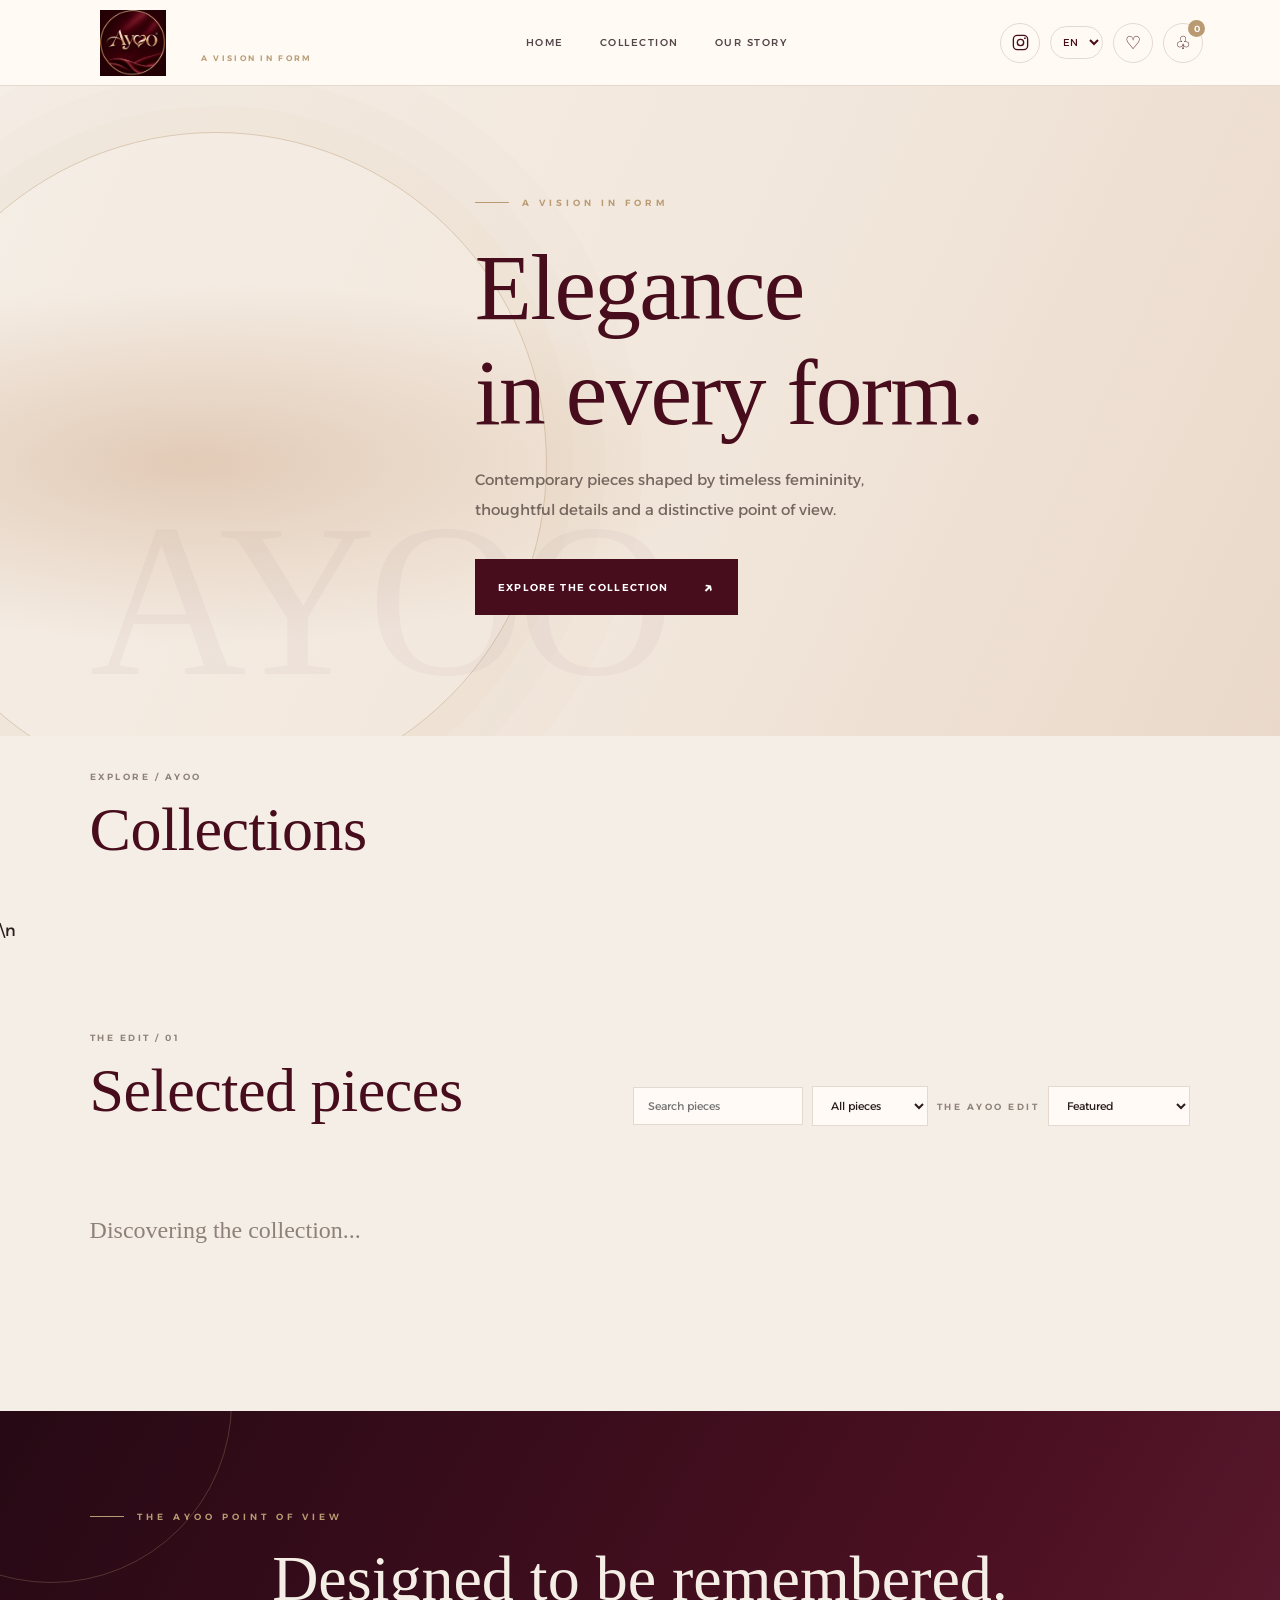
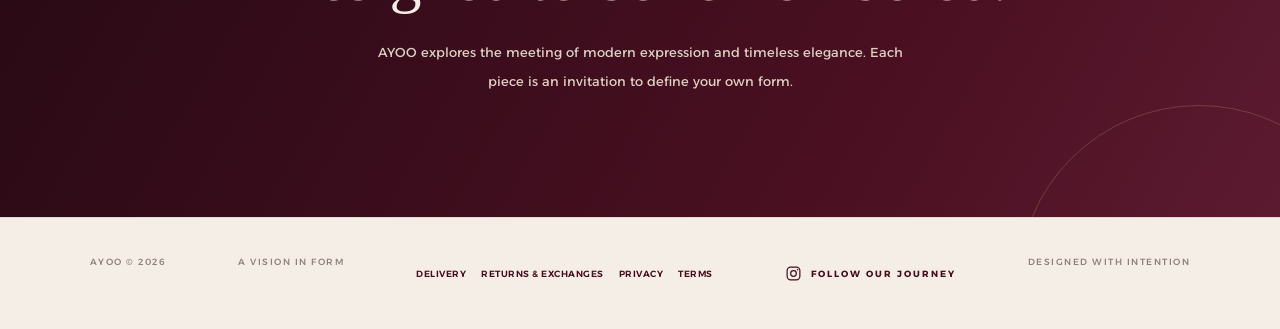
==== index.html @ 34ef4cac "Add foundational SEO and social sharing metadata" ====
<!DOCTYPE html>
<html lang="en">
<head>
<meta charset="UTF-8"><meta name="viewport" content="width=device-width,initial-scale=1"><meta name="theme-color" content="#f7f1ea">
<title>AYOO — A Vision in Form</title>
<meta name="description" content="Discover AYOO's considered wardrobe: modern femininity, timeless forms and thoughtful details.">
<meta name="robots" content="index,follow,max-image-preview:large">
<meta name="referrer" content="strict-origin-when-cross-origin">
<meta property="og:type" content="website">
<meta property="og:site_name" content="AYOO">
<meta property="og:title" content="AYOO — A Vision in Form">
<meta property="og:description" content="Discover AYOO's considered wardrobe: modern femininity, timeless forms and thoughtful details.">
<meta property="og:image" content="./9AEC5617-2D25-41EC-83BF-7AB413B242A8.png">
<meta name="twitter:card" content="summary_large_image">
<meta name="twitter:title" content="AYOO — A Vision in Form">
<meta name="twitter:description" content="Discover AYOO's considered wardrobe: modern femininity, timeless forms and thoughtful details.">
<style>
@import url('https://fonts.googleapis.com/css2?family=Alexandria:wght@300;400;500;600;700&family=Noto+Naskh+Arabic:wght@400;500;600;700&display=swap');
:root{--cream:#f5eee6;--paper:#fffaf5;--wine:#470d1c;--wine2:#65192e;--wineDeep:#260914;--gold:#b99a72;--ink:#291d1c;--muted:#8e8179;--line:#e4d9cf;--shadow:0 20px 55px #31111b12;--serif:"Bodoni Moda",Didot,Georgia,serif;--arabic:"Noto Naskh Arabic",serif;--sans:"Alexandria","Helvetica Neue",Arial,sans-serif}
*{box-sizing:border-box}html{scroll-behavior:smooth;scroll-padding-top:90px}body{margin:0;background:var(--cream);color:var(--ink);font-family:var(--sans);-webkit-font-smoothing:antialiased}a{color:inherit;text-decoration:none}button{font:inherit;cursor:pointer}img{display:block;max-width:100%}
header{height:86px;padding:0 6%;display:flex;align-items:center;justify-content:space-between;gap:26px;border-bottom:1px solid #e4d9cf;background:#fffaf5f2;position:sticky;top:0;z-index:20;backdrop-filter:blur(18px)}.brand{display:flex;align-items:center;gap:12px;flex:none}.brand-mark{width:auto;height:auto;padding:0;display:block;background:none;border:0;border-radius:0;box-shadow:none;overflow:visible}.brand-mark img{width:112px;height:66px;object-fit:contain;mix-blend-mode:normal;border-radius:0}.brand-caption{font:600 8px var(--sans);letter-spacing:2.3px;color:var(--gold);white-space:nowrap;align-self:flex-end;padding-bottom:13px}nav{display:flex;gap:36px;align-items:center;font:500 10px var(--sans);letter-spacing:1.5px;text-transform:uppercase}nav a{padding:12px 0;position:relative;color:#55464a}nav a:after{content:"";height:1px;position:absolute;bottom:5px;inset-inline-start:0;width:0;background:var(--wine);transition:.28s}nav a:hover:after{width:100%}.header-actions{display:flex;align-items:center;gap:10px}.icon-btn{border:1px solid var(--line);background:transparent;color:var(--wine);width:40px;height:40px;border-radius:50%;font-size:18px;transition:.2s}.icon-btn:hover{background:var(--wine);color:white}#languageSelect{font-family:var(--sans)!important}
.hero{min-height:650px;padding:90px 9% 100px;display:flex;align-items:center;position:relative;isolation:isolate;overflow:hidden;background:radial-gradient(ellipse at 15% 58%,#e2cbb7 0%,transparent 34%),linear-gradient(115deg,#f5eee6 0%,#f2e7dc 54%,#ead9ca 100%)}.hero:before{content:"";position:absolute;z-index:-1;width:min(54vw,660px);aspect-ratio:1;border:1px solid #b99a7270;border-radius:50%;inset-inline-start:-9%;top:7%;box-shadow:0 0 0 26px #b99a7209,0 0 0 58px #b99a7207,0 0 0 95px #b99a7205}.hero:after{content:"AYOO";position:absolute;z-index:-1;inset-inline-start:7%;bottom:4%;font:clamp(90px,17vw,220px)/1 var(--serif);letter-spacing:-8px;color:#470d1c08;pointer-events:none}.hero-copy{width:min(690px,72%);margin-inline-start:auto;position:relative;z-index:1;text-align:start}.eyebrow{font:600 9px var(--sans);letter-spacing:4px;color:var(--gold);text-transform:uppercase;display:flex;align-items:center;gap:13px}.eyebrow:before{content:"";width:34px;height:1px;background:var(--gold);display:inline-block}.hero h1{font:clamp(56px,7.3vw,100px)/1.12 var(--serif);color:var(--wine);font-weight:400;letter-spacing:-1.7px;margin:28px 0 20px;max-width:700px}.hero p{max-width:470px;line-height:2.2;color:#75665e;font:400 15px/2 var(--sans);margin:0}.cta{display:inline-flex;align-items:center;justify-content:space-between;gap:35px;min-width:230px;background:var(--wine);color:white;padding:17px 22px;margin-top:34px;font:600 10px var(--sans);letter-spacing:1.3px;text-transform:uppercase;transition:.25s;border:1px solid var(--wine)}.cta:hover{background:transparent;color:var(--wine);transform:translateY(-2px);box-shadow:0 12px 24px #470d1c12}.cta span{font-size:17px}
.collection{padding:92px 7% 112px}.section-top{display:flex;justify-content:space-between;align-items:end;margin-bottom:36px;gap:20px}.section-top h2{font:clamp(40px,5vw,62px) var(--serif);font-weight:400;color:var(--wine);letter-spacing:-.5px;margin:12px 0 0}.small{font:600 9px var(--sans);letter-spacing:2.5px;color:var(--muted);text-transform:uppercase}.tools{display:flex;gap:9px;align-items:center}.tools select{border:1px solid var(--line);background:#fffaf5;padding:11px 14px;color:var(--ink);font:400 11px var(--sans)}.tools input{width:170px;min-width:0;border:1px solid var(--line);background:#fffaf5;padding:11px 14px;color:var(--ink);font:400 11px var(--sans)}.tools input:focus,.tools select:focus{outline:1px solid var(--gold);border-color:var(--gold)}@media(max-width:750px){.tools{width:100%;flex-wrap:wrap}.tools input{flex:1;width:100%}.tools select{flex:1;min-width:125px}}.grid{display:grid;grid-template-columns:repeat(3,minmax(0,1fr));gap:48px 23px}.card{cursor:pointer;min-width:0;position:relative}.card-media{position:relative;overflow:hidden;background:#e9dfd4}.card img{width:100%;aspect-ratio:3/4;object-fit:cover;transition:transform .8s cubic-bezier(.2,.7,.2,1),opacity .3s}.card:hover img{transform:scale(1.045)}.card h3{font:400 27px var(--serif);margin:17px 0 8px;color:var(--wine)}.card-meta{display:flex;justify-content:space-between;gap:8px;color:var(--muted);font:500 9px var(--sans);letter-spacing:1px;text-transform:uppercase}.price{color:var(--wine);font:600 11px var(--sans);white-space:nowrap}.old-price{text-decoration:line-through;color:#9e9290;margin-inline-start:7px}.sale{position:absolute;top:14px;inset-inline-start:14px;background:var(--wine);color:white;padding:8px 10px;font:600 9px var(--sans);letter-spacing:1px}.favorite{position:absolute;top:12px;inset-inline-end:12px;border:1px solid #fff9;border-radius:50%;width:38px;height:38px;background:#fffdf0e8;color:var(--wine);font-size:18px;backdrop-filter:blur(8px)}.swatches{display:flex;gap:6px;margin-top:12px}.swatches i{width:12px;height:12px;border-radius:50%;border:1px solid #0002}
.story{background:linear-gradient(120deg,#260914,#4b1022 70%,#5c1a30);color:var(--cream);padding:100px 7%;text-align:center;position:relative;overflow:hidden}.story:before,.story:after{content:"";position:absolute;border:1px solid #c4a47744;border-radius:50%;width:360px;height:360px;top:-190px;inset-inline-start:-130px;pointer-events:none}.story:after{top:auto;inset-inline-start:auto;bottom:-250px;inset-inline-end:-100px}.story h2{font:400 clamp(40px,5vw,64px) var(--serif);color:var(--cream);margin:20px 0}.story p{max-width:560px;margin:22px auto;line-height:2.2;font:400 13px/2.2 var(--sans);color:#ddcfc3}
footer{padding:38px 7%;display:flex;justify-content:space-between;gap:20px;flex-wrap:wrap;font:500 9px var(--sans);letter-spacing:1.5px;color:var(--muted);border-top:1px solid var(--line)}.footer-policies{display:flex;gap:15px;flex-wrap:wrap;align-items:center}.footer-policies a{color:var(--wine);font:600 9px var(--sans);letter-spacing:.5px}
#detail{display:none;padding:28px 7% 100px}.back{border:0;background:none;color:var(--wine);letter-spacing:1.5px;font:600 10px var(--sans);padding:18px 0 32px}.detail-layout{display:grid;grid-template-columns:1.1fr .9fr;gap:8%;align-items:start}.gallery-main{width:100%;aspect-ratio:4/5;object-fit:cover;background:#e9dfd4}.thumbs{display:flex;gap:10px;overflow-x:auto;margin-top:13px}.thumbs img{width:78px;height:100px;object-fit:cover;cursor:pointer;opacity:.58;border:1px solid transparent}.thumbs img.active{opacity:1;border-color:var(--wine)}.detail-info{padding:28px 0;position:sticky;top:110px}.detail-info h1{font:400 clamp(42px,6vw,74px)/1.2 var(--serif);color:var(--wine);margin:20px 0}.detail-info .description{font:400 17px/2 var(--serif);color:#75665e;white-space:pre-line}.collection-name{font:600 9px var(--sans);letter-spacing:2.5px;color:var(--gold);text-transform:uppercase}.detail-price{font:600 18px var(--sans);color:var(--wine);margin:22px 0}.detail-price del{font-size:12px;color:#9e9290;margin-inline-start:10px}.option-label{font:600 10px var(--sans);letter-spacing:1.5px;text-transform:uppercase;color:var(--muted);margin:26px 0 11px}.variant-colors{display:flex;gap:10px;flex-wrap:wrap}.color-option{border:1px solid var(--line);background:#fffaf5;padding:9px 12px;display:flex;align-items:center;gap:8px;color:var(--ink);font:400 11px var(--sans)}.color-option.active,.size-option.active{border-color:var(--wine);outline:1px solid var(--wine)}.color-option:disabled,.size-option:disabled{opacity:.28;cursor:not-allowed;text-decoration:line-through}.size-options{display:flex;gap:8px;flex-wrap:wrap}.size-option{min-width:46px;padding:12px;background:#fffaf5;border:1px solid var(--line);color:var(--ink);font:400 11px var(--sans)}.availability{font:400 11px var(--sans);color:var(--muted);margin:15px 0}.selection-summary{min-height:20px;color:var(--wine);font:500 11px/1.8 var(--sans);margin:6px 0 14px}.color-option{transition:border-color .2s,background .2s}.color-option.active,.size-option.active{background:#f2e7df;box-shadow:0 0 0 1px var(--wine)}.size-option:disabled{opacity:.35;text-decoration:line-through;cursor:not-allowed}.buy-row{display:flex;gap:10px;margin-top:24px}.add-bag{flex:1;background:var(--wine);color:white;border:0;padding:17px;letter-spacing:1.5px;font:600 10px var(--sans)}.share{width:50px;border:1px solid var(--line);background:transparent;color:var(--wine)}.detail-note{margin-top:34px;padding-top:22px;border-top:1px solid var(--line);font:600 9px var(--sans);letter-spacing:1.5px;color:var(--muted)}.empty{padding:55px 0;color:var(--muted);font:400 24px var(--serif)}.toast{position:fixed;bottom:22px;left:50%;transform:translateX(-50%);background:var(--wine);color:white;padding:14px 22px;border-radius:40px;font:400 12px var(--sans);z-index:30;box-shadow:var(--shadow)}
:lang(ar) body,:lang(ar) button,:lang(ar) input,:lang(ar) select{font-family:var(--sans)}html[lang="ar"] .hero h1,html[lang="ar"] .section-top h2,html[lang="ar"] .story h2,html[lang="ar"] .detail-info h1{font-family:var(--arabic);font-weight:600;letter-spacing:0;line-height:1.38}html[lang="ar"] .hero p,html[lang="ar"] .story p,html[lang="ar"] .detail-info .description{font-family:var(--arabic);font-size:19px;line-height:2}html[lang="ar"] nav{letter-spacing:0;font-size:10px}html[lang="ar"] .cta{letter-spacing:0;font-size:12px}
@media(max-width:900px){.collection{padding:72px 5% 88px}.grid{gap:36px 16px}.detail-layout{gap:5%}}
@media(max-width:750px){header{height:74px;padding:0 4%;gap:8px}.brand-mark img{width:88px;height:56px}.brand-caption{display:none}nav{gap:13px;font-size:8px;letter-spacing:.5px}.header-actions{gap:6px}.icon-btn{width:34px;height:34px}.hero{min-height:570px;padding:65px 7% 78px;background:radial-gradient(ellipse at 10% 75%,#e2cbb7 0%,transparent 42%),linear-gradient(125deg,#f5eee6,#eee0d3)}.hero:before{width:78vw;top:7%;inset-inline-start:-34%}.hero:after{font-size:28vw;bottom:2%;inset-inline-start:3%}.hero-copy{width:100%;max-width:590px;margin-inline-start:0}.hero h1{font-size:clamp(48px,11vw,76px);line-height:1.3;margin:24px 0 17px}.hero p{font-size:13px;line-height:2}.cta{margin-top:26px;min-width:205px;padding:15px 18px}.collection{padding:62px 4% 75px}.grid{grid-template-columns:repeat(2,minmax(0,1fr));gap:31px 12px}.card h3{font-size:22px}.section-top{align-items:start;flex-direction:column}.detail-layout{grid-template-columns:1fr;gap:10px}.detail-info{padding:12px 0;position:static}#detail{padding:15px 5% 65px}.detail-info h1{font-size:48px}.story{padding:76px 6%}html[lang="ar"] .hero h1{font-size:clamp(48px,11vw,72px)}}
@media(max-width:390px){nav{gap:8px;font-size:7px}.brand-mark img{width:76px;height:52px}.header-actions{gap:4px}.icon-btn{width:31px;height:31px}header{padding:0 3%}}

.instagram-link{display:grid;place-items:center}.instagram-link svg{width:19px;height:19px}.footer-instagram{display:inline-flex;align-items:center;gap:9px;color:var(--wine);transition:opacity .2s}.footer-instagram:hover{opacity:.68}.footer-instagram svg{width:17px;height:17px}.footer-instagram span{font-size:9px;letter-spacing:2px;font-weight:700}
@media(max-width:750px){.header-actions{gap:5px}.instagram-link{width:32px;height:32px}.footer-instagram{flex-basis:100%}}

/* AYOO shopping bag and checkout */
.bag-trigger{position:relative}.bag-count{position:absolute;top:-4px;right:-3px;background:var(--gold);color:#fff;border-radius:50%;min-width:17px;height:17px;font:600 9px var(--sans);display:grid;place-items:center}.bag-overlay{position:fixed;inset:0;background:#1c0b12a8;z-index:80;display:none;align-items:center;justify-content:center;padding:14px}.bag-overlay.open{display:flex}.bag-panel{width:min(720px,100%);max-height:92vh;overflow:auto;background:var(--paper);padding:clamp(20px,4vw,38px);box-shadow:0 24px 80px #16060c55}.bag-head{display:flex;justify-content:space-between;align-items:center;border-bottom:1px solid var(--line);padding-bottom:16px}.bag-head h2{font:400 34px var(--serif);color:var(--wine);margin:0}.bag-close{border:1px solid var(--line);background:transparent;width:38px;height:38px;color:var(--wine);font-size:20px}.bag-line{display:grid;grid-template-columns:74px 1fr auto;gap:14px;padding:17px 0;border-bottom:1px solid var(--line);align-items:center}.bag-line img{width:74px;height:92px;object-fit:cover;background:#eee}.bag-line strong{display:block;font:500 13px var(--sans);color:var(--wine)}.bag-line small{display:block;color:var(--muted);font:10px/1.8 var(--sans);margin-top:5px}.bag-qty{display:flex;align-items:center;gap:9px;margin-top:8px}.bag-qty button{width:25px;height:25px;border:1px solid var(--line);background:transparent;color:var(--wine)}.bag-remove{border:0;background:none;color:#9a6b6b;font-size:11px;margin-top:7px;padding:0}.bag-total{display:flex;justify-content:space-between;padding:18px 0;font:600 14px var(--sans);color:var(--wine)}.bag-note{font:11px/1.9 var(--sans);color:var(--muted);background:#f3eae1;padding:12px 14px;margin:10px 0 18px}.bag-checkout{width:100%;padding:16px;background:var(--wine);color:#fff;border:0;font:600 10px var(--sans);letter-spacing:1.5px}.bag-form{display:none;margin-top:20px;border-top:1px solid var(--line);padding-top:20px}.bag-form.open{display:block}.bag-form h3{font:400 27px var(--serif);color:var(--wine);margin:0 0 14px}.bag-fields{display:grid;grid-template-columns:1fr 1fr;gap:11px}.bag-fields label{display:block;font:600 9px var(--sans);letter-spacing:.7px;color:var(--muted)}.bag-fields input,.bag-fields textarea{width:100%;margin-top:6px;border:1px solid var(--line);background:#fff;padding:12px;color:var(--ink);font:12px var(--sans);border-radius:0}.bag-fields .wide{grid-column:1/-1}.bag-status{font:11px/1.8 var(--sans);color:var(--wine);margin-top:12px;white-space:pre-line}.bag-empty{padding:35px 0;text-align:center;color:var(--muted);font:22px var(--serif)}
@media(max-width:520px){.bag-line{grid-template-columns:58px 1fr auto;gap:9px}.bag-line img{width:58px;height:76px}.bag-fields{grid-template-columns:1fr}.bag-fields .wide{grid-column:auto}}
</style></head>
<body>
<header><a class="brand" href="./" aria-label="AYOO home"><span class="brand-mark"><img src="./9AEC5617-2D25-41EC-83BF-7AB413B242A8.png" alt="AYOO logo"></span><span class="brand-caption">A VISION IN FORM</span></a><nav><a href="./">Home</a><a href="#collection">Collection</a><a href="#story">Our Story</a></nav><div class="header-actions"><a class="icon-btn instagram-link" href="https://www.instagram.com/ayoo_.fashion/" target="_blank" rel="noopener noreferrer" aria-label="AYOO on Instagram" title="Instagram"><svg viewBox="0 0 24 24" aria-hidden="true"><rect x="3" y="3" width="18" height="18" rx="5" fill="none" stroke="currentColor" stroke-width="1.7"/><circle cx="12" cy="12" r="4" fill="none" stroke="currentColor" stroke-width="1.7"/><circle cx="17.6" cy="6.6" r="1.1" fill="currentColor"/></svg></a><select id="languageSelect" aria-label="Language" style="border:1px solid var(--line);background:transparent;color:var(--wine);padding:8px;border-radius:20px;font-size:10px"><option value="en">EN</option><option value="tr">TR</option><option value="ar">AR</option></select><button class="icon-btn" id="wishlistButton" aria-label="Wishlist">♡</button><button class="icon-btn bag-trigger" id="bagButton" aria-label="Shopping bag">♧<span class="bag-count" id="bagCount">0</span></button></div></header>
<section id="home"><section class="hero"><div class="hero-copy"><div class="eyebrow">A VISION IN FORM</div><h1>Elegance<br>in every form.</h1><p>Contemporary pieces shaped by timeless femininity, thoughtful details and a distinctive point of view.</p><a class="cta" href="#collection">Explore the collection <span>↗</span></a></div></section>
<section class="collection" id="collectionBrowser" style="padding-top:35px;padding-bottom:20px"><div class="section-top"><div><div class="small">EXPLORE / AYOO</div><h2 id="collectionHeading">Collections</h2></div></div><div id="collectionCards" class="grid"></div></section>\n<section class="collection" id="collection"><div class="section-top"><div><div class="small">THE EDIT / 01</div><h2>Selected pieces</h2></div><div class="tools"><input id="productSearch" type="search" placeholder="Search pieces" aria-label="Search products"><select id="stockFilter" aria-label="Availability"><option value="all">All pieces</option><option value="available">In stock</option><option value="unavailable">Out of stock</option></select><span class="small" id="productCount">THE AYOO EDIT</span><select id="sortProducts" aria-label="Sort products"><option value="featured">Featured</option><option value="name">Name A–Z</option><option value="priceLow">Price: low to high</option><option value="priceHigh">Price: high to low</option></select></div></div><div id="productGrid" class="grid"><div class="empty">Discovering the collection...</div></div></section>
<section class="story" id="story"><div class="eyebrow">THE AYOO POINT OF VIEW</div><h2>Designed to be remembered.</h2><p>AYOO explores the meeting of modern expression and timeless elegance. Each piece is an invitation to define your own form.</p></section></section>
<section id="detail"><button class="back" id="backButton">← BACK TO COLLECTION</button><div class="detail-layout"><div><img id="mainImage" class="gallery-main" alt="Product image"><div id="thumbs" class="thumbs"></div></div><div class="detail-info"><div class="eyebrow">AYOO / THE EDIT</div><h1 id="detailName"></h1><div id="detailCollection" class="collection-name"></div><div id="detailPrice" class="detail-price"></div><p id="detailSubtitle" class="description"></p><p id="detailDescription" class="description"></p><div class="option-label">Select colour</div><div id="colorOptions" class="variant-colors"></div><div class="option-label">Select size</div><div id="sizeOptions" class="size-options"></div><div id="availability" class="availability" aria-live="polite">Select a colour and size.</div><div id="selectionSummary" class="selection-summary" aria-live="polite"></div><div class="buy-row"><button id="addBag" class="add-bag">ADD TO BAG</button><button id="shareProduct" class="share" aria-label="Share product">↗</button></div><div class="detail-note">A VISION BY AYOO · FORM 01</div></div></div></section>
<div class="bag-overlay" id="bagOverlay" role="dialog" aria-modal="true" aria-label="Shopping bag"><div class="bag-panel"><div class="bag-head"><h2 id="bagTitle">Your bag</h2><button class="bag-close" id="bagClose" aria-label="Close">×</button></div><div id="bagLines"></div><div id="bagSummary"></div><div class="bag-form" id="checkoutFormWrap"><h3>Delivery details</h3><form id="checkoutForm"><div class="bag-fields"><label class="wide">Full name<input name="customer_name" required minlength="2" autocomplete="name"></label><label>Email address<input name="customer_email" type="email" required autocomplete="email"></label><label>Phone number<input name="customer_phone" required minlength="6" autocomplete="tel"></label><label class="wide">Street address<input name="address_line1" required minlength="4" autocomplete="street-address"></label><label>City<input name="city" required minlength="2" value="Istanbul" autocomplete="address-level2"></label><label>Postal code<input name="postal_code" required minlength="2" autocomplete="postal-code"></label><label class="wide">Order note (optional)<textarea name="customer_note" rows="2"></textarea></label></div><div class="bag-note">Cash on delivery is currently available only in Türkiye. Shipping cost will be confirmed by AYOO before dispatch; the amount shown above is the product subtotal, not a final delivered total.</div><button class="bag-checkout" id="placeOrder" type="submit">PLACE ORDER · CASH ON DELIVERY</button><div class="bag-status" id="checkoutStatus" role="status"></div></form></div></div></div><footer><span>AYOO © 2026</span><span>A VISION IN FORM</span><nav class="footer-policies" aria-label="Customer policies"><a href="./policies.html#policy-0">Delivery</a><a href="./policies.html#policy-1">Returns & Exchanges</a><a href="./policies.html#policy-2">Privacy</a><a href="./policies.html#policy-3">Terms</a></nav><a class="footer-instagram" href="https://www.instagram.com/ayoo_.fashion/" target="_blank" rel="noopener noreferrer"><svg viewBox="0 0 24 24" aria-hidden="true"><rect x="3" y="3" width="18" height="18" rx="5" fill="none" stroke="currentColor" stroke-width="1.7"/><circle cx="12" cy="12" r="4" fill="none" stroke="currentColor" stroke-width="1.7"/><circle cx="17.6" cy="6.6" r="1.1" fill="currentColor"/></svg><span>FOLLOW OUR JOURNEY</span></a><span>DESIGNED WITH INTENTION</span></footer>
<script type="module">
import {supabase} from './config.js';
const $=id=>document.getElementById(id);let products=[],variants=[],translations={},collections=[],promotions=[],activeProduct=null,selectedColor=null,selectedSize=null,language=localStorage.getItem('ayoo-language')||'en';
const wishlistKey='ayoo-wishlist';function wishList(){try{return JSON.parse(localStorage.getItem(wishlistKey)||'[]')}catch{return []}}function saveWish(a){localStorage.setItem(wishlistKey,JSON.stringify(a))}
function text(v){return v==null?'':String(v)}
function productText(p,field){return translations[String(p.id)]?.[field]||p[field]||''}
const ui={en:{home:'Home',collection:'Collection',story:'Our Story',explore:'Explore the collection',selected:'Selected pieces',sortFeatured:'Featured',sortName:'Name A–Z',sortLow:'Price: low to high',sortHigh:'Price: high to low',search:'Search pieces',allPieces:'All pieces',inStock:'In stock',outOfStock:'Out of stock',back:'← BACK TO COLLECTION',color:'Select colour',size:'Select size',bag:'ADD TO BAG · COMING SOON',available:'Available sizes shown above',unavailable:'Currently unavailable',wishlistEmpty:'Your wishlist is empty.'},tr:{home:'Ana Sayfa',collection:'Koleksiyon',story:'Hikâyemiz',explore:'Koleksiyonu keşfet',selected:'Seçili parçalar',sortFeatured:'Öne çıkanlar',sortName:'İsim A–Z',sortLow:'Fiyat: artan',sortHigh:'Fiyat: azalan',search:'Ürün ara',allPieces:'Tüm ürünler',inStock:'Stokta',outOfStock:'Tükendi',back:'← KOLEKSİYONA DÖN',color:'Renk seçin',size:'Beden seçin',bag:'ÇANTAYA EKLE · YAKINDA',available:'Mevcut bedenler yukarıda',unavailable:'Şu anda mevcut değil',wishlistEmpty:'Favori listeniz boş.'},ar:{home:'الرئيسية',collection:'المجموعة',story:'قصتنا',explore:'اكتشفي المجموعة',selected:'قطع مختارة',sortFeatured:'الأبرز',sortName:'الاسم أ–ي',sortLow:'السعر: الأقل أولاً',sortHigh:'السعر: الأعلى أولاً',search:'ابحث عن قطعة',allPieces:'كل القطع',inStock:'متوفر',outOfStock:'نفد المخزون',back:'العودة إلى المجموعة ←',color:'اختاري اللون',size:'اختاري المقاس',bag:'أضيفي إلى الحقيبة · قريباً',available:'المقاسات المتاحة ظاهرة أعلاه',unavailable:'غير متوفر حالياً',wishlistEmpty:'قائمة أمنياتك فارغة.'}};
function applyLanguage(){const t=ui[language]||ui.en;document.documentElement.lang=language;document.documentElement.dir=language==='ar'?'rtl':'ltr';const links=document.querySelectorAll('nav a');if(links[0])links[0].textContent=t.home;if(links[1])links[1].textContent=t.collection;if(links[2])links[2].textContent=t.story;const cta=document.querySelector('.cta');if(cta)cta.innerHTML=t.explore+' <span>↗</span>';const h=document.querySelector('.section-top h2');if(h)h.textContent=t.selected;const heroTitle=document.querySelector('.hero h1'),heroText=document.querySelector('.hero p'),storyTitle=document.querySelector('.story h2'),storyText=document.querySelector('.story p');if(language==='ar'){if(heroTitle)heroTitle.innerHTML='أناقة<br>في كل تفصيلة.';if(heroText)heroText.textContent='قطع عصرية تجمع الأنوثة الخالدة بالتفاصيل المدروسة والهوية المميزة.';if(storyTitle)storyTitle.textContent='تصميم يبقى في الذاكرة.';if(storyText)storyText.textContent='تستكشف AYOO لقاء التعبير المعاصر بالأناقة الخالدة. كل قطعة دعوة للتعبير عن أسلوبك الخاص.'}else if(language==='tr'){if(heroTitle)heroTitle.innerHTML='Her formda<br>zarafet.';if(heroText)heroText.textContent='Zamansız feminenlik, incelikli detaylar ve özgün bir bakış açısıyla şekillenen çağdaş parçalar.';if(storyTitle)storyTitle.textContent='Hatırlanmak için tasarlandı.';if(storyText)storyText.textContent='AYOO, modern ifade ile zamansız zarafetin buluşmasını keşfeder. Her parça kendi tarzınızı tanımlamaya davettir.'}else{if(heroTitle)heroTitle.innerHTML='Elegance<br>in every form.';if(heroText)heroText.textContent='Contemporary pieces shaped by timeless femininity, thoughtful details and a distinctive point of view.';if(storyTitle)storyTitle.textContent='Designed to be remembered.';if(storyText)storyText.textContent='AYOO explores the meeting of modern expression and timeless elegance. Each piece is an invitation to define your own form.'}$('backButton').textContent=t.back;$('addBag').textContent=t.bag;document.querySelectorAll('.option-label')[0].textContent=t.color;document.querySelectorAll('.option-label')[1].textContent=t.size;const opts=$('sortProducts').options;opts[0].text=t.sortFeatured;opts[1].text=t.sortName;opts[2].text=t.sortLow;opts[3].text=t.sortHigh;$('productSearch').placeholder=t.search;$('stockFilter').options[0].text=t.allPieces;$('stockFilter').options[1].text=t.inStock;$('stockFilter').options[2].text=t.outOfStock;$('languageSelect').value=language;renderProducts();}
$('languageSelect').addEventListener('change',async(e)=>{language=e.target.value;localStorage.setItem('ayoo-language',language);translations={};applyLanguage();if(activeProduct)openProduct(activeProduct.id,false);const ids=products.map(p=>p.id);if(!ids.length)return;try{const {data,error}=await supabase.from('product_translations').select('*').in('product_id',ids).eq('language',language);if(error)throw error;(data||[]).forEach(x=>translations[String(x.product_id)]=x);renderProducts();if(activeProduct)openProduct(activeProduct.id,false)}catch(err){console.error('Translation loading failed:',err);toast('Some product translations could not be loaded.')}});function money(v,c){if(v==null||v==='')return '';try{return new Intl.NumberFormat(undefined,{style:'currency',currency:c||'USD',maximumFractionDigits:2}).format(Number(v))}catch{return Number(v).toFixed(2)+' '+(c||'USD')}}
function productImages(p){const a=Array.isArray(p.image_urls)?p.image_urls:[];if(p.image_url&&!a.includes(p.image_url))a.unshift(p.image_url);return a.filter(Boolean)}
function variantsFor(p){return variants.filter(v=>String(v.product_id)===String(p.id)&&v.active!==false)}
function baseVariantPrice(p,v){return v?.price_override!=null?Number(v.price_override):Number(p.price||0)}
function promotionalPrice(p,base){const now=Date.now();const applicable=promotions.filter(x=>x.active&&now>=new Date(x.starts_at).getTime()&&now<=new Date(x.ends_at).getTime()&&(x.scope==='all'||(x.scope==='collection'&&x.collection_name===p.collection)||(x.scope==='products'&&(x.product_ids||[]).map(String).includes(String(p.id)))));return applicable.reduce((best,x)=>{let candidate=base;if(x.discount_type==='percent')candidate=Math.max(0,base*(1-Number(x.discount_value)/100));else if((x.currency||'USD')===(p.currency||'USD'))candidate=Math.max(0,base-Number(x.discount_value));return Math.min(best,candidate)},base)}
function effectivePrice(p,v){return Math.min(baseVariantPrice(p,v),promotionalPrice(p,baseVariantPrice(p,v)))}
function saleInfo(p){const v=variantsFor(p).find(x=>x.in_stock===true);const base=baseVariantPrice(p,v);const sale=effectivePrice(p,v);return sale<base?{price:sale,base,percent:Math.round((1-sale/base)*100)}:null}
function makeCard(p){const card=document.createElement('article');card.className='card';const media=document.createElement('div');media.className='card-media';const image=document.createElement('img');image.loading='lazy';image.src=p.image_url||(productImages(p)[0]||'');image.alt=text(p.name);const fav=document.createElement('button');fav.className='favorite';fav.textContent=wishList().includes(String(p.id))?'♥':'♡';fav.onclick=e=>{e.stopPropagation();let a=wishList(),id=String(p.id);a=a.includes(id)?a.filter(x=>x!==id):[...a,id];saveWish(a);fav.textContent=a.includes(id)?'♥':'♡'};media.append(image,fav);const sale=saleInfo(p);if(sale){const badge=document.createElement('span');badge.className='sale';badge.textContent='-'+sale.percent+'%';media.append(badge)}const title=document.createElement('h3');title.textContent=productText(p,'name');const meta=document.createElement('div');meta.className='card-meta';const collection=document.createElement('span');collection.textContent=text(p.collection||'AYOO COLLECTION');const price=document.createElement('span');price.className='price';price.textContent=money(sale?sale.price:p.price,p.currency);if(sale){const old=document.createElement('del');old.className='old-price';old.textContent=money(sale.base,p.currency);price.append(old)}meta.append(collection,price);card.append(media,title,meta);const cs=[...new Map(variantsFor(p).map(v=>[v.color_name,v])).values()];if(cs.length){const sw=document.createElement('div');sw.className='swatches';cs.slice(0,6).forEach(v=>{const dot=document.createElement('i');dot.style.background=v.color_hex||'#888';dot.title=v.color_name;sw.append(dot)});card.append(sw)}card.onclick=()=>openProduct(p.id);return card}
function renderCollections(){const root=$('collectionCards');root.innerHTML='';if(!collections.length){$('collectionBrowser').style.display='none';return}collections.forEach(col=>{const card=document.createElement('article');card.className='card';const media=document.createElement('div');media.className='card-media';const img=document.createElement('img');img.loading='lazy';img.src=col.cover_image_url||'';img.alt=text(col.name);media.append(img);const title=document.createElement('h3');title.textContent=col.name;const desc=document.createElement('div');desc.className='card-meta';desc.textContent=text(col.description||'Explore the collection');card.append(media,title,desc);card.onclick=()=>{history.pushState({},'','?collection='+encodeURIComponent(col.slug));products=window.allPublishedProducts.filter(p=>p.collection===col.name||p.collection_id===col.id);$('collectionHeading').textContent=col.name;renderProducts();$('collection').scrollIntoView({behavior:'smooth'});};root.append(card)});window.allPublishedProducts=[...products];}
function renderProducts(){const grid=$('productGrid');grid.innerHTML='';const query=$('productSearch').value.trim().toLocaleLowerCase(language==='tr'?'tr':language==='ar'?'ar':'en');const availability=$('stockFilter').value;let list=products.filter(p=>{const searchable=[productText(p,'name'),productText(p,'subtitle'),productText(p,'description'),p.collection].join(' ').toLocaleLowerCase(language==='tr'?'tr':language==='ar'?'ar':'en');const inStock=variantsFor(p).some(v=>v.in_stock===true);return(!query||searchable.includes(query))&&(availability==='all'||(availability==='available'?inStock:!inStock))});const sort=$('sortProducts').value;if(sort==='name')list.sort((a,b)=>text(a.name).localeCompare(text(b.name)));if(sort==='priceLow')list.sort((a,b)=>Number(a.price||0)-Number(b.price||0));if(sort==='priceHigh')list.sort((a,b)=>Number(b.price||0)-Number(a.price||0));$('productCount').textContent=String(list.length).padStart(2,'0')+' PIECES';if(!list.length){grid.innerHTML='<div class="empty">The collection is being prepared.</div>';return}list.forEach(p=>grid.append(makeCard(p)))}
async function loadProducts(){const {data,error}=await supabase.from('products').select('*').eq('published',true).order('sort_order',{ascending:true});if(error){$('productGrid').textContent='The collection is temporarily unavailable.';console.error(error);return}products=data||[];const ids=products.map(p=>p.id);if(ids.length){const [vr,tr,pr]=await Promise.all([supabase.from('public_product_variants').select('*').in('product_id',ids),supabase.from('product_translations').select('*').in('product_id',ids).eq('language',language),supabase.from('promotions').select('*').eq('active',true)]);if(pr.error){console.warn('Promotions unavailable',pr.error);promotions=[]}else promotions=pr.data||[];if(vr.error){console.error('Variant availability unavailable',vr.error);variants=[]}else variants=(vr.data||[]).filter(v=>v.active!==false);if(tr.error){console.error('Translations unavailable',tr.error);translations={}}else{translations={};(tr.data||[]).forEach(x=>translations[String(x.product_id)]=x)}}const cr=await supabase.from('collections').select('*').eq('published',true).order('sort_order',{ascending:true});if(cr.error){console.warn('Collections unavailable',cr.error);collections=[]}else collections=cr.data||[];renderCollections();applyLanguage();const params=new URLSearchParams(location.search),id=params.get('product'),collectionSlug=params.get('collection');if(collectionSlug){const col=collections.find(x=>x.slug===collectionSlug);if(col){products=products.filter(p=>p.collection===col.name||p.collection_id===col.id);$('collectionHeading').textContent=col.name;document.querySelector('.section-top h2').textContent=col.name;}}renderProducts();renderBagCount();if(id)openProduct(id,false)}
function updateDetailPrice(p,v){const base=baseVariantPrice(p,v),price=effectivePrice(p,v);$('detailPrice').innerHTML='';const current=document.createElement('span');current.textContent=money(price,p.currency);$('detailPrice').append(current);if(price<base){const old=document.createElement('del');old.textContent=money(base,p.currency);$('detailPrice').append(old)}}
function setActiveGalleryImage(url){const main=$('mainImage');main.src=url||'';$('thumbs').querySelectorAll('img').forEach(img=>img.classList.toggle('active',img.dataset.src===url))}
function openProduct(id,updateUrl=true){const p=products.find(x=>String(x.id)===String(id));if(!p)return;activeProduct=p;const images=productImages(p);$('detailName').textContent=productText(p,'name');$('detailCollection').textContent=text(p.collection||'FORM 01');$('detailSubtitle').textContent=productText(p,'subtitle');$('detailDescription').textContent=productText(p,'description');const main=$('mainImage');main.alt=text(p.name);const thumbs=$('thumbs');thumbs.innerHTML='';images.forEach((url,i)=>{const img=document.createElement('img');img.src=url;img.dataset.src=url;img.alt=text(p.name)+' image '+(i+1);img.tabIndex=0;img.setAttribute('role','button');if(i===0)img.classList.add('active');img.onclick=()=>setActiveGalleryImage(url);img.onkeydown=e=>{if(e.key==='Enter'||e.key===' '){e.preventDefault();setActiveGalleryImage(url)}};thumbs.append(img)});setActiveGalleryImage(images[0]||'');const pv=variantsFor(p);const colorMap=new Map();pv.forEach(v=>{if(!colorMap.has(v.color_name))colorMap.set(v.color_name,v)});const colorRoot=$('colorOptions');colorRoot.innerHTML='';[...colorMap.values()].forEach(v=>{const b=document.createElement('button');b.type='button';b.className='color-option';b.setAttribute('aria-label',text(v.color_name));const sw=document.createElement('span');sw.className='swatch';sw.style.background=v.color_hex||'#888';const label=document.createElement('span');label.textContent=text(v.color_name);b.append(sw,label);b.onclick=()=>{selectedColor=v.color_name;selectedSize=null;if(v.image_url)setActiveGalleryImage(v.image_url);else setActiveGalleryImage(images[0]||'');renderVariantOptions(p)};colorRoot.append(b)});selectedColor=[...colorMap.keys()][0]||null;selectedSize=null;renderVariantOptions(p);$('home').style.display='none';$('detail').style.display='block';window.scrollTo(0,0);if(updateUrl)history.pushState({product:id},'','?product='+encodeURIComponent(id))}
function renderVariantOptions(p){const pv=variantsFor(p);$('colorOptions').querySelectorAll('button').forEach(b=>{b.classList.toggle('active',b.getAttribute('aria-label')===selectedColor);b.setAttribute('aria-pressed',String(b.getAttribute('aria-label')===selectedColor))});const sizes=$('sizeOptions');sizes.innerHTML='';const colorVariants=pv.filter(v=>v.color_name===selectedColor);const allSizes=[...new Set(colorVariants.map(v=>v.size))];allSizes.forEach(s=>{const v=colorVariants.find(x=>x.size===s&&x.in_stock===true);const b=document.createElement('button');b.type='button';b.className='size-option';b.textContent=s;b.disabled=!v;b.title=v?'Available':'Out of stock';b.setAttribute('aria-label',s+(v?' — available':' — out of stock'));if(selectedSize===s)b.classList.add('active');b.onclick=()=>{if(!v)return;selectedSize=s;renderVariantOptions(p)};sizes.append(b)});const selected=colorVariants.find(v=>v.size===selectedSize&&v.in_stock===true);if(selected){updateDetailPrice(p,selected);$('availability').textContent=language==='ar'?'متوفر — اختير '+selectedColor+' / '+selectedSize:language==='tr'?'Stokta — Seçilen: '+selectedColor+' / '+selectedSize:'In stock — Selected: '+selectedColor+' / '+selectedSize;$('selectionSummary').textContent=language==='ar'?'اللون: '+selectedColor+' · المقاس: '+selectedSize:language==='tr'?'Renk: '+selectedColor+' · Beden: '+selectedSize:'Colour: '+selectedColor+' · Size: '+selectedSize}else{const sample=colorVariants.find(v=>v.in_stock===true)||colorVariants[0];if(sample)updateDetailPrice(p,sample);else updateDetailPrice(p,null);$('selectionSummary').textContent='';$('availability').textContent=!colorVariants.length?(language==='ar'?'غير متوفر حالياً':language==='tr'?'Şu anda mevcut değil':'Currently unavailable'):allSizes.length?(language==='ar'?'اختاري مقاسًا متاحًا':language==='tr'?'Mevcut bir beden seçin':'Choose an available size'):(language==='ar'?'هذا اللون غير متوفر':language==='tr'?'Bu renk mevcut değil':'This colour is unavailable')}$('addBag').disabled=!selected;$('addBag').style.opacity=selected?'1':'.55'}
function showHome(){ $('detail').style.display='none';$('home').style.display='block';if(location.search)history.pushState({},'',location.pathname);window.scrollTo(0,0)}
$('backButton').onclick=showHome;$('sortProducts').onchange=renderProducts;$('productSearch').addEventListener('input',renderProducts);$('stockFilter').addEventListener('change',renderProducts);$('wishlistButton').onclick=()=>{const ids=wishList();const list=products.filter(p=>ids.includes(String(p.id)));if(!list.length){toast((ui[language]||ui.en).wishlistEmpty);return}const grid=$('productGrid');grid.innerHTML='';list.forEach(p=>grid.append(makeCard(p)));$('collection').scrollIntoView({behavior:'smooth'})};
$('shareProduct').onclick=async()=>{if(!activeProduct)return;const url=location.href;if(navigator.share){try{await navigator.share({title:activeProduct.name,url})}catch{}}else{await navigator.clipboard?.writeText(url);toast('Product link copied') }};

const bagKey='ayoo-shopping-bag';
function readBag(){try{const x=JSON.parse(localStorage.getItem(bagKey)||'[]');return Array.isArray(x)?x:[]}catch{return []}}
function writeBag(items){localStorage.setItem(bagKey,JSON.stringify(items));renderBagCount()}
function bagVariant(id){return variants.find(v=>String(v.id)===String(id)&&v.active!==false)}
function bagProduct(id){return products.find(p=>String(p.id)===String(id))}
function bagPrice(p,v){return effectivePrice(p,v)}
function renderBagCount(){const count=readBag().reduce((n,x)=>n+Number(x.quantity||0),0);$('bagCount').textContent=count}
function addSelectedToBag(){if(!activeProduct||!selectedColor||!selectedSize){toast('Please select a colour and size.');return}const existingBag=readBag();if(existingBag.length&&bagProduct(existingBag[0].product_id)?.currency!==activeProduct.currency){toast('Please place separate orders for different currencies.');return}const v=variantsFor(activeProduct).find(x=>x.color_name===selectedColor&&x.size===selectedSize&&x.in_stock===true);if(!v){toast('This option is no longer available.');return}const items=readBag(),found=items.find(x=>String(x.variant_id)===String(v.id));if(found){if(found.quantity>=20){toast('Maximum quantity is 20 per item.');return}found.quantity++}else items.push({variant_id:v.id,product_id:activeProduct.id,quantity:1});writeBag(items);toast('Added to your bag.');}
function renderBag(){const root=$('bagLines'),summary=$('bagSummary'),items=readBag();root.innerHTML='';summary.innerHTML='';$('checkoutFormWrap').classList.remove('open');$('checkoutStatus').textContent='';if(!items.length){root.innerHTML='<div class="bag-empty">Your bag is waiting for something beautiful.</div>';return}let subtotal=0,valid=[];items.forEach(item=>{const p=bagProduct(item.product_id),v=bagVariant(item.variant_id);if(!p||!v)return;const price=bagPrice(p,v),line=price*item.quantity;subtotal+=line;valid.push(item);const row=document.createElement('div');row.className='bag-line';const img=document.createElement('img');img.src=v.image_url||productImages(p)[0]||'';img.alt=text(p.name);const info=document.createElement('div'),name=document.createElement('strong'),meta=document.createElement('small'),qty=document.createElement('div'),minus=document.createElement('button'),num=document.createElement('span'),plus=document.createElement('button'),remove=document.createElement('button');name.textContent=productText(p,'name');meta.textContent=v.color_name+' · '+v.size+' · '+money(price,p.currency);qty.className='bag-qty';minus.textContent='−';plus.textContent='+';num.textContent=item.quantity;minus.onclick=()=>changeBagQty(v.id,-1);plus.onclick=()=>changeBagQty(v.id,1);remove.className='bag-remove';remove.textContent='Remove';remove.onclick=()=>{writeBag(readBag().filter(x=>String(x.variant_id)!==String(v.id)));renderBag()};qty.append(minus,num,plus);info.append(name,meta,qty,remove);const amount=document.createElement('strong');amount.textContent=money(line,p.currency);row.append(img,info,amount);root.append(row)});if(valid.length!==items.length)writeBag(valid);if(!valid.length){root.innerHTML='<div class="bag-empty">Your selected items are no longer available.</div>';return}const currency=bagProduct(valid[0].product_id)?.currency||'USD';const total=document.createElement('div');total.className='bag-total';const label=document.createElement('span');label.textContent='PRODUCT SUBTOTAL';const amount=document.createElement('span');amount.textContent=money(subtotal,currency);total.append(label,amount);summary.append(total);const note=document.createElement('div');note.className='bag-note';note.textContent='Shipping is not included yet. AYOO will confirm the shipping fee with you before dispatch.';summary.append(note);const checkout=document.createElement('button');checkout.className='bag-checkout';checkout.textContent='CONTINUE TO CHECKOUT';checkout.onclick=()=>{if(valid.some(x=>bagProduct(x.product_id)?.currency!==currency)){toast('Please keep one currency per order.');return}$('checkoutFormWrap').classList.add('open');$('checkoutFormWrap').scrollIntoView({behavior:'smooth',block:'nearest'})};summary.append(checkout)}
function changeBagQty(id,delta){const items=readBag(),item=items.find(x=>String(x.variant_id)===String(id));if(!item)return;const next=item.quantity+delta;if(next<1){writeBag(items.filter(x=>String(x.variant_id)!==String(id)))}else if(next>20){toast('Maximum quantity is 20 per item.');return}else{item.quantity=next;writeBag(items)}renderBag()}
function openBag(){renderBag();$('bagOverlay').classList.add('open')}
$('bagButton').onclick=openBag;$('bagClose').onclick=()=>$('bagOverlay').classList.remove('open');$('bagOverlay').onclick=e=>{if(e.target===$('bagOverlay'))$('bagOverlay').classList.remove('open')};
$('addBag').onclick=addSelectedToBag;
$('checkoutForm').onsubmit=async e=>{e.preventDefault();const btn=$('placeOrder'),status=$('checkoutStatus'),form=new FormData(e.currentTarget);const items=readBag();if(!items.length){status.textContent='Your bag is empty.';return}if(items.some(x=>bagProduct(x.product_id)?.currency!==bagProduct(items[0].product_id)?.currency)){status.textContent='Please place separate orders for different currencies.';return}btn.disabled=true;btn.textContent='SUBMITTING ORDER…';status.textContent='Creating your order securely…';try{const payload={p_customer_name:String(form.get('customer_name')).trim(),p_customer_email:String(form.get('customer_email')).trim(),p_customer_phone:String(form.get('customer_phone')).trim(),p_shipping_country_code:'TR',p_shipping_address:{address_line1:String(form.get('address_line1')).trim(),city:String(form.get('city')).trim(),postal_code:String(form.get('postal_code')).trim()},p_payment_method:'cash_on_delivery',p_items:items.map(x=>({variant_id:x.variant_id,quantity:x.quantity})),p_customer_note:String(form.get('customer_note')||'').trim()||null,p_shipping_amount:0};const {data,error}=await supabase.rpc('ayoo_create_order',payload);if(error)throw error;const order=Array.isArray(data)?data[0]:data;if(!order?.order_number)throw new Error('The order response could not be verified. Please contact AYOO before retrying.');writeBag([]);renderBag();$('checkoutStatus').textContent='';$('bagLines').innerHTML='<div class="bag-empty">Thank you. Your order '+order.order_number+' has been received. AYOO will contact you to confirm delivery and shipping cost.</div>';toast('Order received: '+order.order_number);e.currentTarget.reset()}catch(err){status.textContent='Order was not completed: '+(err.message||String(err));}finally{btn.disabled=false;btn.textContent='PLACE ORDER · CASH ON DELIVERY'}};

function toast(t){const el=document.createElement('div');el.className='toast';el.textContent=t;document.body.append(el);setTimeout(()=>el.remove(),2500)}
window.addEventListener('popstate',()=>{const id=new URLSearchParams(location.search).get('product');if(id)openProduct(id,false);else showHome()});loadProducts();
</script></body></html>
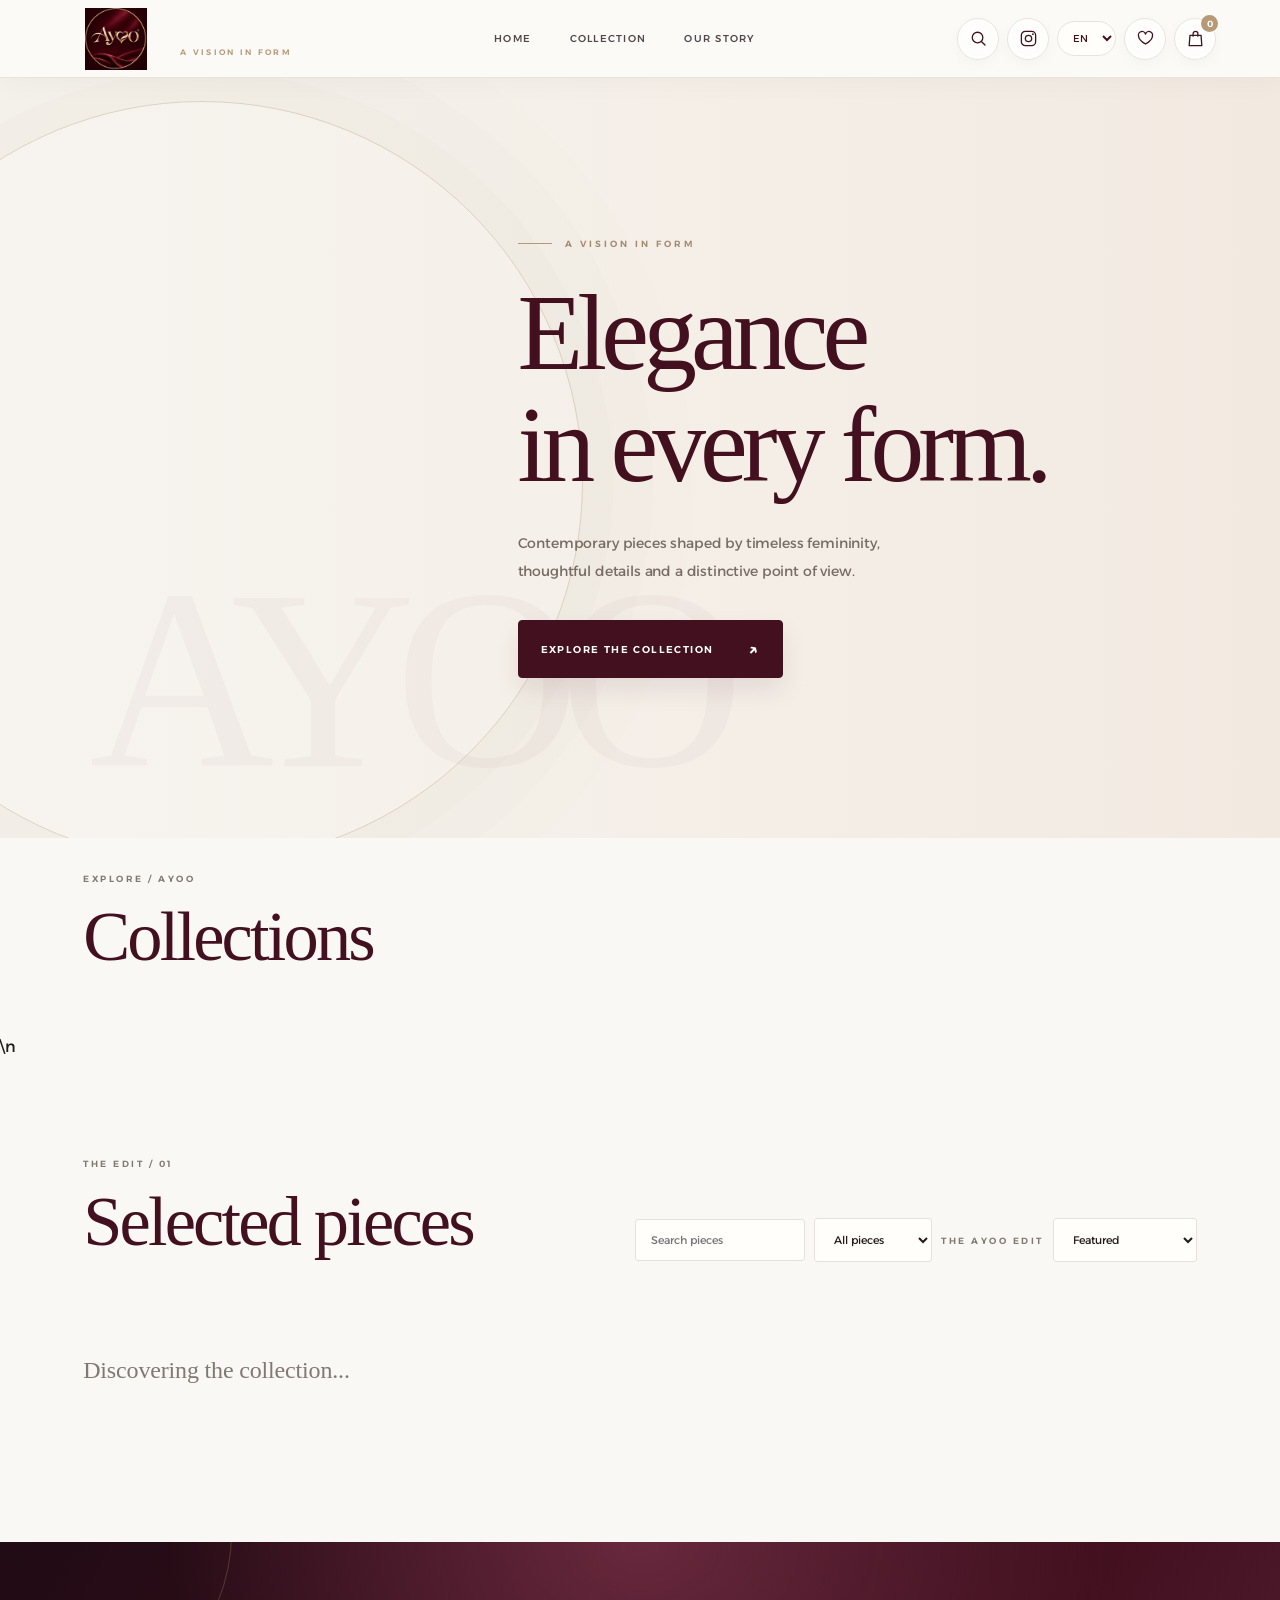
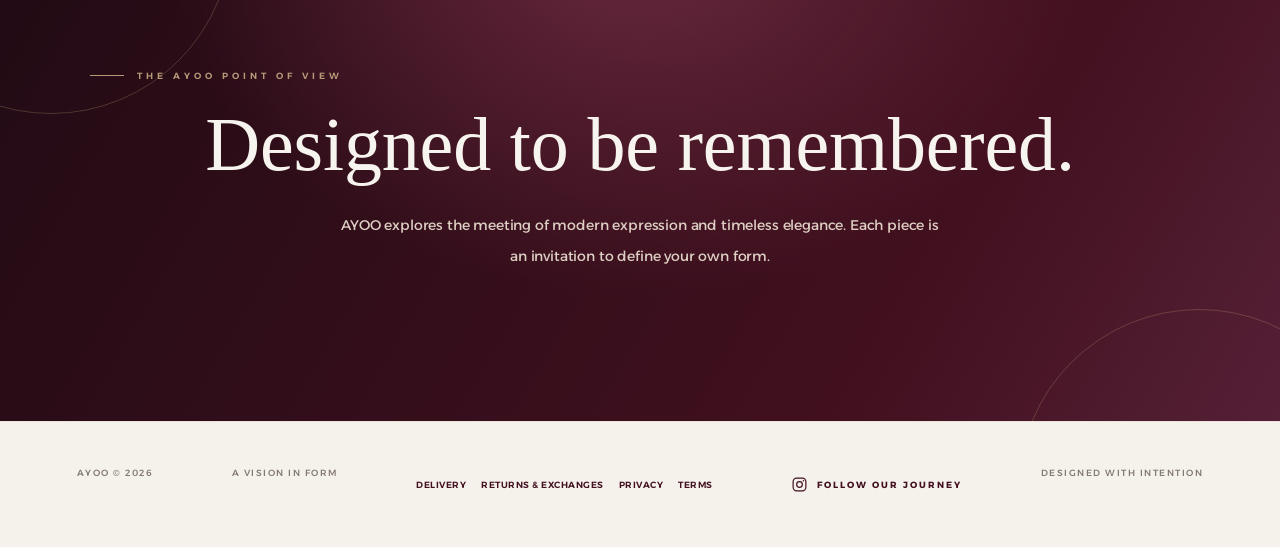
==== commit c578ecf7: "Redesign AYOO storefront with luxury responsive iOS-inspired experience" ====
--- a/index.html
+++ b/index.html
@@ -35,15 +35,110 @@
 /* AYOO shopping bag and checkout */
 .bag-trigger{position:relative}.bag-count{position:absolute;top:-4px;right:-3px;background:var(--gold);color:#fff;border-radius:50%;min-width:17px;height:17px;font:600 9px var(--sans);display:grid;place-items:center}.bag-overlay{position:fixed;inset:0;background:#1c0b12a8;z-index:80;display:none;align-items:center;justify-content:center;padding:14px}.bag-overlay.open{display:flex}.bag-panel{width:min(720px,100%);max-height:92vh;overflow:auto;background:var(--paper);padding:clamp(20px,4vw,38px);box-shadow:0 24px 80px #16060c55}.bag-head{display:flex;justify-content:space-between;align-items:center;border-bottom:1px solid var(--line);padding-bottom:16px}.bag-head h2{font:400 34px var(--serif);color:var(--wine);margin:0}.bag-close{border:1px solid var(--line);background:transparent;width:38px;height:38px;color:var(--wine);font-size:20px}.bag-line{display:grid;grid-template-columns:74px 1fr auto;gap:14px;padding:17px 0;border-bottom:1px solid var(--line);align-items:center}.bag-line img{width:74px;height:92px;object-fit:cover;background:#eee}.bag-line strong{display:block;font:500 13px var(--sans);color:var(--wine)}.bag-line small{display:block;color:var(--muted);font:10px/1.8 var(--sans);margin-top:5px}.bag-qty{display:flex;align-items:center;gap:9px;margin-top:8px}.bag-qty button{width:25px;height:25px;border:1px solid var(--line);background:transparent;color:var(--wine)}.bag-remove{border:0;background:none;color:#9a6b6b;font-size:11px;margin-top:7px;padding:0}.bag-total{display:flex;justify-content:space-between;padding:18px 0;font:600 14px var(--sans);color:var(--wine)}.bag-note{font:11px/1.9 var(--sans);color:var(--muted);background:#f3eae1;padding:12px 14px;margin:10px 0 18px}.bag-checkout{width:100%;padding:16px;background:var(--wine);color:#fff;border:0;font:600 10px var(--sans);letter-spacing:1.5px}.bag-form{display:none;margin-top:20px;border-top:1px solid var(--line);padding-top:20px}.bag-form.open{display:block}.bag-form h3{font:400 27px var(--serif);color:var(--wine);margin:0 0 14px}.bag-fields{display:grid;grid-template-columns:1fr 1fr;gap:11px}.bag-fields label{display:block;font:600 9px var(--sans);letter-spacing:.7px;color:var(--muted)}.bag-fields input,.bag-fields textarea{width:100%;margin-top:6px;border:1px solid var(--line);background:#fff;padding:12px;color:var(--ink);font:12px var(--sans);border-radius:0}.bag-fields .wide{grid-column:1/-1}.bag-status{font:11px/1.8 var(--sans);color:var(--wine);margin-top:12px;white-space:pre-line}.bag-empty{padding:35px 0;text-align:center;color:var(--muted);font:22px var(--serif)}
 @media(max-width:520px){.bag-line{grid-template-columns:58px 1fr auto;gap:9px}.bag-line img{width:58px;height:76px}.bag-fields{grid-template-columns:1fr}.bag-fields .wide{grid-column:auto}}
+</style><style id="ayoo-luxury-system">
+:root{--cream:#f7f4ef;--paper:#fffefa;--wine:#42101f;--wine2:#642338;--wineDeep:#210b14;--gold:#b69a78;--ink:#211b1a;--muted:#827873;--line:#e9e3dc;--shadow:0 18px 60px #24101612;--serif:"Bodoni Moda",Didot,Georgia,serif;--radius:22px}
+body{background:#faf8f4;color:var(--ink);font-feature-settings:"kern";letter-spacing:-.01em}
+.lux-header{height:78px;padding:0 clamp(18px,5vw,76px);background:#fbfaf7eF;border-color:#e9e3dc;box-shadow:0 5px 28px #24101608;gap:24px}
+.lux-header nav{gap:clamp(16px,3vw,42px);font-size:10px;letter-spacing:1.25px}
+.lux-header nav a{color:#51464a}
+.lux-header .brand-mark img{width:104px;height:62px}
+.header-actions{gap:8px}
+#languageSelect{border:1px solid var(--line)!important;background:#fffefa!important;color:var(--wine)!important;padding:9px 11px!important;border-radius:30px!important;font-size:10px!important}
+.icon-btn.glass-icon{width:42px;height:42px;border:1px solid #e9e3dc;background:#ffffffb8;color:var(--wine);display:grid;place-items:center;backdrop-filter:blur(18px);box-shadow:0 4px 14px #24101608;transition:transform .22s,background .22s,box-shadow .22s}
+.icon-btn.glass-icon svg{width:19px;height:19px;fill:none;stroke:currentColor;stroke-width:1.65;stroke-linecap:round;stroke-linejoin:round}
+.icon-btn.glass-icon svg .fill-dot{fill:currentColor;stroke:none}
+.icon-btn.glass-icon:hover{background:var(--wine);color:white;transform:translateY(-2px);box-shadow:0 9px 22px #42101f22}
+.hero{min-height:min(760px,calc(100svh - 78px));padding:clamp(70px,10vw,130px) 8%;background:linear-gradient(90deg,#f7f4ef 0%,#f2eae1 100%);isolation:isolate}
+.hero:before{width:min(62vw,760px);border-color:#b69a7860;inset-inline-start:-14%;top:3%;box-shadow:0 0 0 30px #b69a7808,0 0 0 70px #b69a7806,0 0 0 110px #b69a7804}
+.hero:after{font-size:clamp(110px,20vw,280px);color:#42101f07;letter-spacing:-.08em}
+.hero-copy{max-width:660px;width:62%}
+.hero .eyebrow,.detail-info .eyebrow{font-size:9px;letter-spacing:3px;color:#a48a6c}
+.hero h1{font-size:clamp(62px,8.4vw,116px);line-height:1.04;letter-spacing:-.055em;margin:28px 0}
+.hero p{font-size:14px;line-height:2.05;color:#776c65;max-width:430px}
+.cta{border-radius:4px;min-width:238px;padding:18px 22px;letter-spacing:1.4px;box-shadow:0 12px 26px #42101f16}
+.cta:hover{box-shadow:0 18px 34px #42101f1c}
+.collection{padding:clamp(65px,8vw,112px) clamp(18px,6.5vw,100px)}
+.section-top{margin-bottom:40px}
+.section-top h2{font-size:clamp(42px,5.5vw,72px);letter-spacing:-.04em}
+.tools input,.tools select{border-radius:3px;padding:13px 15px;background:#fffefa;border-color:#e8e1d9}
+.grid{grid-template-columns:repeat(3,minmax(0,1fr));gap:52px 24px}
+.card{transition:transform .35s cubic-bezier(.2,.7,.2,1)}
+.card:hover{transform:translateY(-5px)}
+.card-media{border-radius:3px;background:#eee9e2;overflow:hidden}
+.card img{aspect-ratio:4/5;transition:transform .8s cubic-bezier(.2,.7,.2,1)}
+.card h3{font-size:clamp(22px,2.1vw,29px);margin:16px 0 9px;letter-spacing:-.025em}
+.card-meta{font-size:9px;letter-spacing:.9px}
+.price{font-size:11px}
+.favorite{width:42px;height:42px;display:grid;place-items:center;border:1px solid #fff9;background:#fffdf0dc;backdrop-filter:blur(16px);font-size:0}
+.favorite:before{content:"";width:18px;height:18px;border:1.6px solid currentColor;border-radius:50% 50% 45% 45%;transform:rotate(45deg);clip-path:polygon(50% 0,100% 0,100% 100%,0 100%,0 0)}
+.favorite[aria-pressed="true"]{background:var(--wine);color:white}
+.swatches{gap:8px}.swatches i{width:14px;height:14px;box-shadow:0 0 0 2px #fff;border:1px solid #0002}
+.story{padding:clamp(80px,10vw,140px) 7%;background:radial-gradient(ellipse at 50% 0%,#68283d 0%,transparent 52%),linear-gradient(120deg,#210b14,#42101f 72%,#552036)}
+.story h2{font-size:clamp(44px,6vw,76px)}
+.story p{font-size:14px;max-width:610px}
+footer{padding:45px clamp(18px,6vw,90px);background:#f5f1eb}
+#detail{padding:26px clamp(18px,6vw,92px) 100px;background:#faf8f4}
+.back{display:inline-flex;align-items:center;gap:10px;border:1px solid var(--line);border-radius:30px;padding:12px 18px;background:#fffefa;font-size:9px;letter-spacing:1px}
+.detail-layout{grid-template-columns:minmax(0,1.12fr) minmax(340px,.88fr);gap:clamp(34px,7vw,110px);align-items:start}
+.gallery-stage{position:relative;overflow:hidden;background:#eee9e2;border-radius:3px;cursor:zoom-in}
+.gallery-main{aspect-ratio:4/5;object-fit:cover;transition:opacity .25s,transform .6s}
+.gallery-stage:hover .gallery-main{transform:scale(1.015)}
+.gallery-controls{position:absolute;inset:auto 16px 16px auto;display:flex;gap:8px}
+.gallery-control{width:42px;height:42px;border:1px solid #ffffffa8;background:#ffffffd9;color:var(--wine);border-radius:50%;display:grid;place-items:center;backdrop-filter:blur(15px)}
+.gallery-control svg{width:18px;height:18px;fill:none;stroke:currentColor;stroke-width:1.7;stroke-linecap:round;stroke-linejoin:round}
+.thumbs{gap:11px;margin-top:12px;padding-bottom:5px}
+.thumbs img{width:clamp(68px,10vw,104px);height:clamp(82px,12vw,128px);border-radius:2px;opacity:.62;transition:opacity .2s,border .2s}
+.thumbs img.active{opacity:1;border:1px solid var(--wine)}
+.detail-info{padding:clamp(8px,2vw,28px) 0;top:108px}
+.detail-info h1{font-size:clamp(42px,5vw,68px);letter-spacing:-.04em;margin:17px 0}
+.detail-price{font-size:19px;margin:22px 0}
+.detail-info .description{font-family:var(--sans);font-size:13px;line-height:2;color:#776c65}
+.option-label{font-size:9px;letter-spacing:1.3px;margin:24px 0 10px}
+.color-option,.size-option{border-radius:3px;background:#fffefa;transition:background .2s,border .2s,transform .2s}
+.color-option:hover,.size-option:hover:not(:disabled){transform:translateY(-2px);border-color:var(--gold)}
+.color-option.active,.size-option.active{background:#f3ece5}
+.add-bag{border-radius:3px;padding:18px;letter-spacing:1.2px;box-shadow:0 10px 22px #42101f18}
+.share{border-radius:50%;width:52px;height:52px;display:grid;place-items:center;font-size:0}
+.share:before{content:"↗";font:20px var(--sans)}
+.detail-note{letter-spacing:1.1px}
+.bag-overlay{backdrop-filter:blur(8px)}
+.bag-panel{border-radius:8px;box-shadow:0 30px 100px #16060c45}
+.bag-close{border-radius:50%}
+.bag-checkout{border-radius:3px}
+.toast{border-radius:30px;backdrop-filter:blur(18px);box-shadow:0 16px 45px #26091438}
+#smartSearchOverlay,#galleryLightbox{position:fixed;inset:0;z-index:120;background:#160a10a8;backdrop-filter:blur(14px);display:none;align-items:flex-start;justify-content:center;padding:10vh 18px 24px}
+#smartSearchOverlay.open,#galleryLightbox.open{display:flex}
+.smart-search-panel{width:min(680px,100%);background:#fbfaf7;border:1px solid #ffffff70;border-radius:18px;box-shadow:0 30px 100px #16060c55;padding:18px}
+.smart-search-top{display:flex;align-items:center;gap:12px;border:1px solid var(--line);background:#fff;border-radius:12px;padding:0 15px}
+.smart-search-top svg{width:20px;height:20px;stroke:var(--gold);fill:none;stroke-width:1.7}
+.smart-search-top input{flex:1;min-width:0;border:0;outline:0;padding:17px 0;background:transparent;color:var(--ink);font:13px var(--sans)}
+.smart-search-top button{border:0;background:#f2eee8;color:var(--muted);border-radius:8px;padding:6px 9px}
+.smart-search-hint{font-size:10px;color:var(--muted);padding:14px 5px 7px}
+.smart-search-results{max-height:55vh;overflow:auto}
+.smart-result{display:flex;align-items:center;gap:13px;padding:10px;border-radius:10px;cursor:pointer;transition:background .2s}
+.smart-result:hover{background:#f0ebe4}
+.smart-result img{width:48px;height:60px;object-fit:cover;border-radius:5px}
+.smart-result strong{display:block;font-size:12px;color:var(--wine)}
+.smart-result small{font-size:10px;color:var(--muted)}
+.lightbox-panel{position:relative;width:min(1000px,100%);max-height:84vh;display:grid;place-items:center}
+.lightbox-panel img{max-height:82vh;max-width:100%;object-fit:contain;box-shadow:0 20px 70px #0006}
+.lightbox-close{position:absolute;top:-48px;inset-inline-end:0;width:40px;height:40px;border:1px solid #ffffff70;border-radius:50%;background:#fff;color:var(--wine);font-size:22px}
+.mobile-dock{display:none}
+@media(max-width:900px){.grid{grid-template-columns:repeat(2,minmax(0,1fr));gap:36px 16px}.detail-layout{grid-template-columns:1fr .9fr;gap:30px}}
+@media(max-width:750px){.lux-header{height:68px;padding:0 14px;gap:8px}.lux-header .brand-mark img{width:78px;height:52px}.brand-caption{display:none}.lux-header nav{display:none}.header-actions{gap:5px}.icon-btn.glass-icon{width:36px;height:36px}.icon-btn.glass-icon svg{width:17px;height:17px}#languageSelect{padding:7px!important;font-size:9px!important}.hero{min-height:590px;min-height:calc(88svh - 68px);padding:68px 7% 84px}.hero-copy{width:100%;max-width:590px;margin-inline-start:0}.hero h1{font-size:clamp(52px,12vw,78px);line-height:1.13}.hero p{font-size:13px}.collection{padding:64px 16px 76px}.grid{gap:30px 12px}.card h3{font-size:20px;margin:12px 0 7px}.card-meta{font-size:8px}.detail-layout{grid-template-columns:1fr;gap:10px}.detail-info{position:static;padding:18px 0}.detail-info h1{font-size:46px}#detail{padding:12px 16px 110px}.gallery-main{aspect-ratio:4/4.6}.thumbs img{width:72px;height:90px}.story{padding:82px 22px 100px}.mobile-dock{position:fixed;z-index:60;display:grid;grid-template-columns:repeat(4,1fr);gap:3px;bottom:0;inset-inline:0;padding:9px 10px calc(9px + env(safe-area-inset-bottom));background:#fbfaf7ed;border-top:1px solid #e9e3dc;backdrop-filter:blur(22px);box-shadow:0 -8px 30px #2410160b}.mobile-dock button,.mobile-dock a{display:flex;flex-direction:column;align-items:center;justify-content:center;gap:4px;border:0;background:transparent;color:#796b68;font-size:9px;padding:5px}.mobile-dock svg{width:20px;height:20px;stroke:currentColor;fill:none;stroke-width:1.65;stroke-linecap:round;stroke-linejoin:round}.mobile-dock .dock-active{color:var(--wine)}footer{padding-bottom:100px}}
+@media(max-width:390px){.header-actions{gap:4px}.icon-btn.glass-icon{width:33px;height:33px}#languageSelect{padding:6px!important}.grid{gap:25px 10px}}
+@media(prefers-reduced-motion:reduce){*,*:before,*:after{scroll-behavior:auto!important;transition:none!important;animation:none!important}}
+html[lang="ar"] .hero h1,html[lang="ar"] .section-top h2,html[lang="ar"] .story h2,html[lang="ar"] .detail-info h1{font-family:var(--arabic);letter-spacing:0;line-height:1.45}
+html[lang="ar"] .hero p,html[lang="ar"] .story p,html[lang="ar"] .detail-info .description{font-family:var(--arabic);font-size:18px;line-height:2}
 </style></head>
 <body>
-<header><a class="brand" href="./" aria-label="AYOO home"><span class="brand-mark"><img src="./9AEC5617-2D25-41EC-83BF-7AB413B242A8.png" alt="AYOO logo"></span><span class="brand-caption">A VISION IN FORM</span></a><nav><a href="./">Home</a><a href="#collection">Collection</a><a href="#story">Our Story</a></nav><div class="header-actions"><a class="icon-btn instagram-link" href="https://www.instagram.com/ayoo_.fashion/" target="_blank" rel="noopener noreferrer" aria-label="AYOO on Instagram" title="Instagram"><svg viewBox="0 0 24 24" aria-hidden="true"><rect x="3" y="3" width="18" height="18" rx="5" fill="none" stroke="currentColor" stroke-width="1.7"/><circle cx="12" cy="12" r="4" fill="none" stroke="currentColor" stroke-width="1.7"/><circle cx="17.6" cy="6.6" r="1.1" fill="currentColor"/></svg></a><select id="languageSelect" aria-label="Language" style="border:1px solid var(--line);background:transparent;color:var(--wine);padding:8px;border-radius:20px;font-size:10px"><option value="en">EN</option><option value="tr">TR</option><option value="ar">AR</option></select><button class="icon-btn" id="wishlistButton" aria-label="Wishlist">♡</button><button class="icon-btn bag-trigger" id="bagButton" aria-label="Shopping bag">♧<span class="bag-count" id="bagCount">0</span></button></div></header>
+<header class="lux-header"><a class="brand" href="./" aria-label="AYOO home"><span class="brand-mark"><img src="./9AEC5617-2D25-41EC-83BF-7AB413B242A8.png" alt="AYOO logo"></span><span class="brand-caption">A VISION IN FORM</span></a><nav aria-label="Main navigation"><a href="./" data-nav="home">Home</a><a href="#collection" data-nav="collection">Collection</a><a href="#story" data-nav="story">Our Story</a></nav><div class="header-actions"><button class="icon-btn glass-icon" id="smartSearchButton" aria-label="Search AYOO" title="Search"><svg viewBox="0 0 24 24" aria-hidden="true"><circle cx="10.8" cy="10.8" r="6.7"/><path d="m16 16 4.2 4.2"/></svg></button><a class="icon-btn instagram-link glass-icon" href="https://www.instagram.com/ayoo_.fashion/" target="_blank" rel="noopener noreferrer" aria-label="AYOO on Instagram" title="Instagram"><svg viewBox="0 0 24 24" aria-hidden="true"><rect x="3" y="3" width="18" height="18" rx="5"/><circle cx="12" cy="12" r="4"/><circle cx="17.6" cy="6.6" r="1.1" class="fill-dot"/></svg></a><select id="languageSelect" aria-label="Language"><option value="en">EN</option><option value="tr">TR</option><option value="ar">AR</option></select><button class="icon-btn glass-icon" id="wishlistButton" aria-label="Wishlist"><svg viewBox="0 0 24 24" aria-hidden="true"><path d="M20.8 8.8c0 5.1-8.8 10.2-8.8 10.2S3.2 13.9 3.2 8.8A4.5 4.5 0 0 1 12 6.5a4.5 4.5 0 0 1 8.8 2.3Z"/></svg></button><button class="icon-btn glass-icon bag-trigger" id="bagButton" aria-label="Shopping bag"><svg viewBox="0 0 24 24" aria-hidden="true"><path d="M5 8h14l1 13H4L5 8Z"/><path d="M9 9V6a3 3 0 0 1 6 0v3"/></svg><span class="bag-count" id="bagCount">0</span></button></div></header>
 <section id="home"><section class="hero"><div class="hero-copy"><div class="eyebrow">A VISION IN FORM</div><h1>Elegance<br>in every form.</h1><p>Contemporary pieces shaped by timeless femininity, thoughtful details and a distinctive point of view.</p><a class="cta" href="#collection">Explore the collection <span>↗</span></a></div></section>
 <section class="collection" id="collectionBrowser" style="padding-top:35px;padding-bottom:20px"><div class="section-top"><div><div class="small">EXPLORE / AYOO</div><h2 id="collectionHeading">Collections</h2></div></div><div id="collectionCards" class="grid"></div></section>\n<section class="collection" id="collection"><div class="section-top"><div><div class="small">THE EDIT / 01</div><h2>Selected pieces</h2></div><div class="tools"><input id="productSearch" type="search" placeholder="Search pieces" aria-label="Search products"><select id="stockFilter" aria-label="Availability"><option value="all">All pieces</option><option value="available">In stock</option><option value="unavailable">Out of stock</option></select><span class="small" id="productCount">THE AYOO EDIT</span><select id="sortProducts" aria-label="Sort products"><option value="featured">Featured</option><option value="name">Name A–Z</option><option value="priceLow">Price: low to high</option><option value="priceHigh">Price: high to low</option></select></div></div><div id="productGrid" class="grid"><div class="empty">Discovering the collection...</div></div></section>
 <section class="story" id="story"><div class="eyebrow">THE AYOO POINT OF VIEW</div><h2>Designed to be remembered.</h2><p>AYOO explores the meeting of modern expression and timeless elegance. Each piece is an invitation to define your own form.</p></section></section>
-<section id="detail"><button class="back" id="backButton">← BACK TO COLLECTION</button><div class="detail-layout"><div><img id="mainImage" class="gallery-main" alt="Product image"><div id="thumbs" class="thumbs"></div></div><div class="detail-info"><div class="eyebrow">AYOO / THE EDIT</div><h1 id="detailName"></h1><div id="detailCollection" class="collection-name"></div><div id="detailPrice" class="detail-price"></div><p id="detailSubtitle" class="description"></p><p id="detailDescription" class="description"></p><div class="option-label">Select colour</div><div id="colorOptions" class="variant-colors"></div><div class="option-label">Select size</div><div id="sizeOptions" class="size-options"></div><div id="availability" class="availability" aria-live="polite">Select a colour and size.</div><div id="selectionSummary" class="selection-summary" aria-live="polite"></div><div class="buy-row"><button id="addBag" class="add-bag">ADD TO BAG</button><button id="shareProduct" class="share" aria-label="Share product">↗</button></div><div class="detail-note">A VISION BY AYOO · FORM 01</div></div></div></section>
+<section id="detail"><button class="back" id="backButton">← BACK TO COLLECTION</button><div class="detail-layout"><div><div class="gallery-stage" id="galleryStage"><img id="mainImage" class="gallery-main" alt="Product image"><div class="gallery-controls"><button class="gallery-control" id="galleryZoom" aria-label="View image full screen"><svg viewBox="0 0 24 24"><path d="M8 3H3v5M16 3h5v5M3 16v5h5M21 16v5h-5"/></svg></button></div></div><div id="thumbs" class="thumbs"></div></div><div class="detail-info"><div class="eyebrow">AYOO / THE EDIT</div><h1 id="detailName"></h1><div id="detailCollection" class="collection-name"></div><div id="detailPrice" class="detail-price"></div><p id="detailSubtitle" class="description"></p><p id="detailDescription" class="description"></p><div class="option-label">Select colour</div><div id="colorOptions" class="variant-colors"></div><div class="option-label">Select size</div><div id="sizeOptions" class="size-options"></div><div id="availability" class="availability" aria-live="polite">Select a colour and size.</div><div id="selectionSummary" class="selection-summary" aria-live="polite"></div><div class="buy-row"><button id="addBag" class="add-bag">ADD TO BAG</button><button id="shareProduct" class="share" aria-label="Share product">↗</button></div><div class="detail-note">COMPLIMENTARY CARE · THOUGHTFUL DELIVERY · AYOO</div></div></div></section>
 <div class="bag-overlay" id="bagOverlay" role="dialog" aria-modal="true" aria-label="Shopping bag"><div class="bag-panel"><div class="bag-head"><h2 id="bagTitle">Your bag</h2><button class="bag-close" id="bagClose" aria-label="Close">×</button></div><div id="bagLines"></div><div id="bagSummary"></div><div class="bag-form" id="checkoutFormWrap"><h3>Delivery details</h3><form id="checkoutForm"><div class="bag-fields"><label class="wide">Full name<input name="customer_name" required minlength="2" autocomplete="name"></label><label>Email address<input name="customer_email" type="email" required autocomplete="email"></label><label>Phone number<input name="customer_phone" required minlength="6" autocomplete="tel"></label><label class="wide">Street address<input name="address_line1" required minlength="4" autocomplete="street-address"></label><label>City<input name="city" required minlength="2" value="Istanbul" autocomplete="address-level2"></label><label>Postal code<input name="postal_code" required minlength="2" autocomplete="postal-code"></label><label class="wide">Order note (optional)<textarea name="customer_note" rows="2"></textarea></label></div><div class="bag-note">Cash on delivery is currently available only in Türkiye. Shipping cost will be confirmed by AYOO before dispatch; the amount shown above is the product subtotal, not a final delivered total.</div><button class="bag-checkout" id="placeOrder" type="submit">PLACE ORDER · CASH ON DELIVERY</button><div class="bag-status" id="checkoutStatus" role="status"></div></form></div></div></div><footer><span>AYOO © 2026</span><span>A VISION IN FORM</span><nav class="footer-policies" aria-label="Customer policies"><a href="./policies.html#policy-0">Delivery</a><a href="./policies.html#policy-1">Returns & Exchanges</a><a href="./policies.html#policy-2">Privacy</a><a href="./policies.html#policy-3">Terms</a></nav><a class="footer-instagram" href="https://www.instagram.com/ayoo_.fashion/" target="_blank" rel="noopener noreferrer"><svg viewBox="0 0 24 24" aria-hidden="true"><rect x="3" y="3" width="18" height="18" rx="5" fill="none" stroke="currentColor" stroke-width="1.7"/><circle cx="12" cy="12" r="4" fill="none" stroke="currentColor" stroke-width="1.7"/><circle cx="17.6" cy="6.6" r="1.1" fill="currentColor"/></svg><span>FOLLOW OUR JOURNEY</span></a><span>DESIGNED WITH INTENTION</span></footer>
-<script type="module">
+<div id="smartSearchOverlay" role="dialog" aria-modal="true" aria-label="Search AYOO"><div class="smart-search-panel"><div class="smart-search-top"><svg viewBox="0 0 24 24"><circle cx="10.8" cy="10.8" r="6.7"/><path d="m16 16 4.2 4.2"/></svg><input id="smartSearchInput" type="search" placeholder="Search the AYOO collection…" autocomplete="off"><button id="smartSearchClose" aria-label="Close search">ESC</button></div><div class="smart-search-hint" id="smartSearchHint">Search products, colours and styles</div><div id="smartSearchResults" class="smart-search-results"></div></div></div><div id="galleryLightbox" role="dialog" aria-modal="true" aria-label="Product image preview"><div class="lightbox-panel"><button class="lightbox-close" id="lightboxClose" aria-label="Close image">×</button><img id="lightboxImage" alt="Product detail preview"></div></div><nav class="mobile-dock" aria-label="Quick navigation"><a href="./" class="dock-active"><svg viewBox="0 0 24 24"><path d="m3 10 9-7 9 7v10H3zM9 20v-6h6v6"/></svg><span>Home</span></a><a href="#collection"><svg viewBox="0 0 24 24"><path d="M4 5h16v15H4zM8 5V3h8v2M8 9h8M8 13h8"/></svg><span>Shop</span></a><button id="dockSearch"><svg viewBox="0 0 24 24"><circle cx="10.8" cy="10.8" r="6.7"/><path d="m16 16 4.2 4.2"/></svg><span>Search</span></button><button id="dockBag"><svg viewBox="0 0 24 24"><path d="M5 8h14l1 13H4L5 8ZM9 9V6a3 3 0 0 1 6 0v3"/></svg><span>Bag</span></button></nav><script type="module">
 import {supabase} from './config.js';
 const $=id=>document.getElementById(id);let products=[],variants=[],translations={},collections=[],promotions=[],activeProduct=null,selectedColor=null,selectedSize=null,language=localStorage.getItem('ayoo-language')||'en';
 const wishlistKey='ayoo-wishlist';function wishList(){try{return JSON.parse(localStorage.getItem(wishlistKey)||'[]')}catch{return []}}function saveWish(a){localStorage.setItem(wishlistKey,JSON.stringify(a))}
@@ -52,6 +147,7 @@
 const ui={en:{home:'Home',collection:'Collection',story:'Our Story',explore:'Explore the collection',selected:'Selected pieces',sortFeatured:'Featured',sortName:'Name A–Z',sortLow:'Price: low to high',sortHigh:'Price: high to low',search:'Search pieces',allPieces:'All pieces',inStock:'In stock',outOfStock:'Out of stock',back:'← BACK TO COLLECTION',color:'Select colour',size:'Select size',bag:'ADD TO BAG · COMING SOON',available:'Available sizes shown above',unavailable:'Currently unavailable',wishlistEmpty:'Your wishlist is empty.'},tr:{home:'Ana Sayfa',collection:'Koleksiyon',story:'Hikâyemiz',explore:'Koleksiyonu keşfet',selected:'Seçili parçalar',sortFeatured:'Öne çıkanlar',sortName:'İsim A–Z',sortLow:'Fiyat: artan',sortHigh:'Fiyat: azalan',search:'Ürün ara',allPieces:'Tüm ürünler',inStock:'Stokta',outOfStock:'Tükendi',back:'← KOLEKSİYONA DÖN',color:'Renk seçin',size:'Beden seçin',bag:'ÇANTAYA EKLE · YAKINDA',available:'Mevcut bedenler yukarıda',unavailable:'Şu anda mevcut değil',wishlistEmpty:'Favori listeniz boş.'},ar:{home:'الرئيسية',collection:'المجموعة',story:'قصتنا',explore:'اكتشفي المجموعة',selected:'قطع مختارة',sortFeatured:'الأبرز',sortName:'الاسم أ–ي',sortLow:'السعر: الأقل أولاً',sortHigh:'السعر: الأعلى أولاً',search:'ابحث عن قطعة',allPieces:'كل القطع',inStock:'متوفر',outOfStock:'نفد المخزون',back:'العودة إلى المجموعة ←',color:'اختاري اللون',size:'اختاري المقاس',bag:'أضيفي إلى الحقيبة · قريباً',available:'المقاسات المتاحة ظاهرة أعلاه',unavailable:'غير متوفر حالياً',wishlistEmpty:'قائمة أمنياتك فارغة.'}};
 function applyLanguage(){const t=ui[language]||ui.en;document.documentElement.lang=language;document.documentElement.dir=language==='ar'?'rtl':'ltr';const links=document.querySelectorAll('nav a');if(links[0])links[0].textContent=t.home;if(links[1])links[1].textContent=t.collection;if(links[2])links[2].textContent=t.story;const cta=document.querySelector('.cta');if(cta)cta.innerHTML=t.explore+' <span>↗</span>';const h=document.querySelector('.section-top h2');if(h)h.textContent=t.selected;const heroTitle=document.querySelector('.hero h1'),heroText=document.querySelector('.hero p'),storyTitle=document.querySelector('.story h2'),storyText=document.querySelector('.story p');if(language==='ar'){if(heroTitle)heroTitle.innerHTML='أناقة<br>في كل تفصيلة.';if(heroText)heroText.textContent='قطع عصرية تجمع الأنوثة الخالدة بالتفاصيل المدروسة والهوية المميزة.';if(storyTitle)storyTitle.textContent='تصميم يبقى في الذاكرة.';if(storyText)storyText.textContent='تستكشف AYOO لقاء التعبير المعاصر بالأناقة الخالدة. كل قطعة دعوة للتعبير عن أسلوبك الخاص.'}else if(language==='tr'){if(heroTitle)heroTitle.innerHTML='Her formda<br>zarafet.';if(heroText)heroText.textContent='Zamansız feminenlik, incelikli detaylar ve özgün bir bakış açısıyla şekillenen çağdaş parçalar.';if(storyTitle)storyTitle.textContent='Hatırlanmak için tasarlandı.';if(storyText)storyText.textContent='AYOO, modern ifade ile zamansız zarafetin buluşmasını keşfeder. Her parça kendi tarzınızı tanımlamaya davettir.'}else{if(heroTitle)heroTitle.innerHTML='Elegance<br>in every form.';if(heroText)heroText.textContent='Contemporary pieces shaped by timeless femininity, thoughtful details and a distinctive point of view.';if(storyTitle)storyTitle.textContent='Designed to be remembered.';if(storyText)storyText.textContent='AYOO explores the meeting of modern expression and timeless elegance. Each piece is an invitation to define your own form.'}$('backButton').textContent=t.back;$('addBag').textContent=t.bag;document.querySelectorAll('.option-label')[0].textContent=t.color;document.querySelectorAll('.option-label')[1].textContent=t.size;const opts=$('sortProducts').options;opts[0].text=t.sortFeatured;opts[1].text=t.sortName;opts[2].text=t.sortLow;opts[3].text=t.sortHigh;$('productSearch').placeholder=t.search;$('stockFilter').options[0].text=t.allPieces;$('stockFilter').options[1].text=t.inStock;$('stockFilter').options[2].text=t.outOfStock;$('languageSelect').value=language;renderProducts();}
 $('languageSelect').addEventListener('change',async(e)=>{language=e.target.value;localStorage.setItem('ayoo-language',language);translations={};applyLanguage();if(activeProduct)openProduct(activeProduct.id,false);const ids=products.map(p=>p.id);if(!ids.length)return;try{const {data,error}=await supabase.from('product_translations').select('*').in('product_id',ids).eq('language',language);if(error)throw error;(data||[]).forEach(x=>translations[String(x.product_id)]=x);renderProducts();if(activeProduct)openProduct(activeProduct.id,false)}catch(err){console.error('Translation loading failed:',err);toast('Some product translations could not be loaded.')}});function money(v,c){if(v==null||v==='')return '';try{return new Intl.NumberFormat(undefined,{style:'currency',currency:c||'USD',maximumFractionDigits:2}).format(Number(v))}catch{return Number(v).toFixed(2)+' '+(c||'USD')}}
+function showGalleryLightbox(){const src=$('mainImage').src;if(!src)return;$('lightboxImage').src=src;$('galleryLightbox').classList.add('open')}function closeGalleryLightbox(){$('galleryLightbox').classList.remove('open')}function openSmartSearch(){const overlay=$('smartSearchOverlay');overlay.classList.add('open');$('smartSearchInput').value='';renderSmartSearch('');setTimeout(()=>$('smartSearchInput').focus(),60)}function closeSmartSearch(){$('smartSearchOverlay').classList.remove('open')}function renderSmartSearch(q){const root=$('smartSearchResults');root.innerHTML='';const term=(q||'').trim().toLocaleLowerCase(language==='tr'?'tr':language==='ar'?'ar':'en');const matches=products.filter(p=>[productText(p,'name'),productText(p,'subtitle'),productText(p,'description'),p.collection,...variantsFor(p).map(v=>v.color_name)].join(' ').toLocaleLowerCase().includes(term)).slice(0,8);if(!matches.length){root.textContent=language==='ar'?'لا توجد نتائج مطابقة':language==='tr'?'Sonuç bulunamadı':'No matching pieces found';return}matches.forEach(p=>{const row=document.createElement('div');row.className='smart-result';const img=document.createElement('img');img.src=p.image_url||productImages(p)[0]||'';img.alt='';const copy=document.createElement('div'),name=document.createElement('strong'),meta=document.createElement('small');name.textContent=productText(p,'name');meta.textContent=money(p.price,p.currency)+' · '+text(p.collection);copy.append(name,meta);row.append(img,copy);row.onclick=()=>{closeSmartSearch();openProduct(p.id)};root.append(row)})}
 function productImages(p){const a=Array.isArray(p.image_urls)?p.image_urls:[];if(p.image_url&&!a.includes(p.image_url))a.unshift(p.image_url);return a.filter(Boolean)}
 function variantsFor(p){return variants.filter(v=>String(v.product_id)===String(p.id)&&v.active!==false)}
 function baseVariantPrice(p,v){return v?.price_override!=null?Number(v.price_override):Number(p.price||0)}
@@ -63,7 +159,7 @@
 function renderProducts(){const grid=$('productGrid');grid.innerHTML='';const query=$('productSearch').value.trim().toLocaleLowerCase(language==='tr'?'tr':language==='ar'?'ar':'en');const availability=$('stockFilter').value;let list=products.filter(p=>{const searchable=[productText(p,'name'),productText(p,'subtitle'),productText(p,'description'),p.collection].join(' ').toLocaleLowerCase(language==='tr'?'tr':language==='ar'?'ar':'en');const inStock=variantsFor(p).some(v=>v.in_stock===true);return(!query||searchable.includes(query))&&(availability==='all'||(availability==='available'?inStock:!inStock))});const sort=$('sortProducts').value;if(sort==='name')list.sort((a,b)=>text(a.name).localeCompare(text(b.name)));if(sort==='priceLow')list.sort((a,b)=>Number(a.price||0)-Number(b.price||0));if(sort==='priceHigh')list.sort((a,b)=>Number(b.price||0)-Number(a.price||0));$('productCount').textContent=String(list.length).padStart(2,'0')+' PIECES';if(!list.length){grid.innerHTML='<div class="empty">The collection is being prepared.</div>';return}list.forEach(p=>grid.append(makeCard(p)))}
 async function loadProducts(){const {data,error}=await supabase.from('products').select('*').eq('published',true).order('sort_order',{ascending:true});if(error){$('productGrid').textContent='The collection is temporarily unavailable.';console.error(error);return}products=data||[];const ids=products.map(p=>p.id);if(ids.length){const [vr,tr,pr]=await Promise.all([supabase.from('public_product_variants').select('*').in('product_id',ids),supabase.from('product_translations').select('*').in('product_id',ids).eq('language',language),supabase.from('promotions').select('*').eq('active',true)]);if(pr.error){console.warn('Promotions unavailable',pr.error);promotions=[]}else promotions=pr.data||[];if(vr.error){console.error('Variant availability unavailable',vr.error);variants=[]}else variants=(vr.data||[]).filter(v=>v.active!==false);if(tr.error){console.error('Translations unavailable',tr.error);translations={}}else{translations={};(tr.data||[]).forEach(x=>translations[String(x.product_id)]=x)}}const cr=await supabase.from('collections').select('*').eq('published',true).order('sort_order',{ascending:true});if(cr.error){console.warn('Collections unavailable',cr.error);collections=[]}else collections=cr.data||[];renderCollections();applyLanguage();const params=new URLSearchParams(location.search),id=params.get('product'),collectionSlug=params.get('collection');if(collectionSlug){const col=collections.find(x=>x.slug===collectionSlug);if(col){products=products.filter(p=>p.collection===col.name||p.collection_id===col.id);$('collectionHeading').textContent=col.name;document.querySelector('.section-top h2').textContent=col.name;}}renderProducts();renderBagCount();if(id)openProduct(id,false)}
 function updateDetailPrice(p,v){const base=baseVariantPrice(p,v),price=effectivePrice(p,v);$('detailPrice').innerHTML='';const current=document.createElement('span');current.textContent=money(price,p.currency);$('detailPrice').append(current);if(price<base){const old=document.createElement('del');old.textContent=money(base,p.currency);$('detailPrice').append(old)}}
-function setActiveGalleryImage(url){const main=$('mainImage');main.src=url||'';$('thumbs').querySelectorAll('img').forEach(img=>img.classList.toggle('active',img.dataset.src===url))}
+function setActiveGalleryImage(url){const main=$('mainImage');main.src=url||'';$('lightboxImage').src=url||'';$('thumbs').querySelectorAll('img').forEach(img=>img.classList.toggle('active',img.dataset.src===url))}
 function openProduct(id,updateUrl=true){const p=products.find(x=>String(x.id)===String(id));if(!p)return;activeProduct=p;const images=productImages(p);$('detailName').textContent=productText(p,'name');$('detailCollection').textContent=text(p.collection||'FORM 01');$('detailSubtitle').textContent=productText(p,'subtitle');$('detailDescription').textContent=productText(p,'description');const main=$('mainImage');main.alt=text(p.name);const thumbs=$('thumbs');thumbs.innerHTML='';images.forEach((url,i)=>{const img=document.createElement('img');img.src=url;img.dataset.src=url;img.alt=text(p.name)+' image '+(i+1);img.tabIndex=0;img.setAttribute('role','button');if(i===0)img.classList.add('active');img.onclick=()=>setActiveGalleryImage(url);img.onkeydown=e=>{if(e.key==='Enter'||e.key===' '){e.preventDefault();setActiveGalleryImage(url)}};thumbs.append(img)});setActiveGalleryImage(images[0]||'');const pv=variantsFor(p);const colorMap=new Map();pv.forEach(v=>{if(!colorMap.has(v.color_name))colorMap.set(v.color_name,v)});const colorRoot=$('colorOptions');colorRoot.innerHTML='';[...colorMap.values()].forEach(v=>{const b=document.createElement('button');b.type='button';b.className='color-option';b.setAttribute('aria-label',text(v.color_name));const sw=document.createElement('span');sw.className='swatch';sw.style.background=v.color_hex||'#888';const label=document.createElement('span');label.textContent=text(v.color_name);b.append(sw,label);b.onclick=()=>{selectedColor=v.color_name;selectedSize=null;if(v.image_url)setActiveGalleryImage(v.image_url);else setActiveGalleryImage(images[0]||'');renderVariantOptions(p)};colorRoot.append(b)});selectedColor=[...colorMap.keys()][0]||null;selectedSize=null;renderVariantOptions(p);$('home').style.display='none';$('detail').style.display='block';window.scrollTo(0,0);if(updateUrl)history.pushState({product:id},'','?product='+encodeURIComponent(id))}
 function renderVariantOptions(p){const pv=variantsFor(p);$('colorOptions').querySelectorAll('button').forEach(b=>{b.classList.toggle('active',b.getAttribute('aria-label')===selectedColor);b.setAttribute('aria-pressed',String(b.getAttribute('aria-label')===selectedColor))});const sizes=$('sizeOptions');sizes.innerHTML='';const colorVariants=pv.filter(v=>v.color_name===selectedColor);const allSizes=[...new Set(colorVariants.map(v=>v.size))];allSizes.forEach(s=>{const v=colorVariants.find(x=>x.size===s&&x.in_stock===true);const b=document.createElement('button');b.type='button';b.className='size-option';b.textContent=s;b.disabled=!v;b.title=v?'Available':'Out of stock';b.setAttribute('aria-label',s+(v?' — available':' — out of stock'));if(selectedSize===s)b.classList.add('active');b.onclick=()=>{if(!v)return;selectedSize=s;renderVariantOptions(p)};sizes.append(b)});const selected=colorVariants.find(v=>v.size===selectedSize&&v.in_stock===true);if(selected){updateDetailPrice(p,selected);$('availability').textContent=language==='ar'?'متوفر — اختير '+selectedColor+' / '+selectedSize:language==='tr'?'Stokta — Seçilen: '+selectedColor+' / '+selectedSize:'In stock — Selected: '+selectedColor+' / '+selectedSize;$('selectionSummary').textContent=language==='ar'?'اللون: '+selectedColor+' · المقاس: '+selectedSize:language==='tr'?'Renk: '+selectedColor+' · Beden: '+selectedSize:'Colour: '+selectedColor+' · Size: '+selectedSize}else{const sample=colorVariants.find(v=>v.in_stock===true)||colorVariants[0];if(sample)updateDetailPrice(p,sample);else updateDetailPrice(p,null);$('selectionSummary').textContent='';$('availability').textContent=!colorVariants.length?(language==='ar'?'غير متوفر حالياً':language==='tr'?'Şu anda mevcut değil':'Currently unavailable'):allSizes.length?(language==='ar'?'اختاري مقاسًا متاحًا':language==='tr'?'Mevcut bir beden seçin':'Choose an available size'):(language==='ar'?'هذا اللون غير متوفر':language==='tr'?'Bu renk mevcut değil':'This colour is unavailable')}$('addBag').disabled=!selected;$('addBag').style.opacity=selected?'1':'.55'}
 function showHome(){ $('detail').style.display='none';$('home').style.display='block';if(location.search)history.pushState({},'',location.pathname);window.scrollTo(0,0)}
@@ -83,8 +179,9 @@
 function openBag(){renderBag();$('bagOverlay').classList.add('open')}
 $('bagButton').onclick=openBag;$('bagClose').onclick=()=>$('bagOverlay').classList.remove('open');$('bagOverlay').onclick=e=>{if(e.target===$('bagOverlay'))$('bagOverlay').classList.remove('open')};
 $('addBag').onclick=addSelectedToBag;
-$('checkoutForm').onsubmit=async e=>{e.preventDefault();const btn=$('placeOrder'),status=$('checkoutStatus'),form=new FormData(e.currentTarget);const items=readBag();if(!items.length){status.textContent='Your bag is empty.';return}if(items.some(x=>bagProduct(x.product_id)?.currency!==bagProduct(items[0].product_id)?.currency)){status.textContent='Please place separate orders for different currencies.';return}btn.disabled=true;btn.textContent='SUBMITTING ORDER…';status.textContent='Creating your order securely…';try{const payload={p_customer_name:String(form.get('customer_name')).trim(),p_customer_email:String(form.get('customer_email')).trim(),p_customer_phone:String(form.get('customer_phone')).trim(),p_shipping_country_code:'TR',p_shipping_address:{address_line1:String(form.get('address_line1')).trim(),city:String(form.get('city')).trim(),postal_code:String(form.get('postal_code')).trim()},p_payment_method:'cash_on_delivery',p_items:items.map(x=>({variant_id:x.variant_id,quantity:x.quantity})),p_customer_note:String(form.get('customer_note')||'').trim()||null,p_shipping_amount:0};const {data,error}=await supabase.rpc('ayoo_create_order',payload);if(error)throw error;const order=Array.isArray(data)?data[0]:data;if(!order?.order_number)throw new Error('The order response could not be verified. Please contact AYOO before retrying.');writeBag([]);renderBag();$('checkoutStatus').textContent='';$('bagLines').innerHTML='<div class="bag-empty">Thank you. Your order '+order.order_number+' has been received. AYOO will contact you to confirm delivery and shipping cost.</div>';toast('Order received: '+order.order_number);e.currentTarget.reset()}catch(err){status.textContent='Order was not completed: '+(err.message||String(err));}finally{btn.disabled=false;btn.textContent='PLACE ORDER · CASH ON DELIVERY'}};
+$('checkoutForm').onsubmit=async e=>{e.preventDefault();const btn=$('placeOrder'),status=$('checkoutStatus'),form=new FormData(e.currentTarget);const items=readBag();if(!items.length){status.textContent='Your bag is empty.';return}if(items.some(x=>bagProduct(x.product_id)?.currency!==bagProduct(items[0].product_id)?.currency)){status.textContent='Please place separate orders for different currencies.';return}btn.disabled=true;btn.textContent='SUBMITTING ORDER…';status.textContent='Creating your order securely…';try{const payload={p_customer_name:String(form.get('customer_name')).trim(),p_customer_email:String(form.get('customer_email')).trim(),p_customer_phone:String(form.get('customer_phone')).trim(),p_shipping_country_code:'TR',p_shipping_address:{address_line1:String(form.get('address_line1')).trim(),city:String(form.get('city')).trim(),postal_code:String(form.get('postal_code')).trim()},p_payment_method:'cash_on_delivery',p_items:items.map(x=>({variant_id:x.variant_id,quantity:x.quantity})),p_customer_note:String(form.get('customer_note')||'').trim()||null,p_shipping_amount:0};const checkoutFingerprint=JSON.stringify(payload);let checkoutAttempt=null;try{checkoutAttempt=JSON.parse(sessionStorage.getItem('ayoo_checkout_attempt')||'null')}catch{}if(!checkoutAttempt||checkoutAttempt.fingerprint!==checkoutFingerprint){checkoutAttempt={fingerprint:checkoutFingerprint,key:crypto.randomUUID()};sessionStorage.setItem('ayoo_checkout_attempt',JSON.stringify(checkoutAttempt))}payload.p_idempotency_key=checkoutAttempt.key;const {data,error}=await supabase.rpc('ayoo_create_order',payload);if(error)throw error;const order=Array.isArray(data)?data[0]:data;if(!order?.order_number)throw new Error('The order response could not be verified. Please contact AYOO before retrying.');sessionStorage.removeItem('ayoo_checkout_attempt');writeBag([]);renderBag();$('checkoutStatus').textContent='';$('bagLines').innerHTML='<div class="bag-empty">Thank you. Your order '+order.order_number+' has been received. AYOO will contact you to confirm delivery and shipping cost.</div>';toast('Order received: '+order.order_number);e.currentTarget.reset()}catch(err){status.textContent='Order was not completed: '+(err.message||String(err));}finally{btn.disabled=false;btn.textContent='PLACE ORDER · CASH ON DELIVERY'}};
 
 function toast(t){const el=document.createElement('div');el.className='toast';el.textContent=t;document.body.append(el);setTimeout(()=>el.remove(),2500)}
+$('smartSearchButton').onclick=openSmartSearch;$('dockSearch').onclick=openSmartSearch;$('dockBag').onclick=openBag;$('smartSearchClose').onclick=closeSmartSearch;$('smartSearchOverlay').onclick=e=>{if(e.target===$('smartSearchOverlay'))closeSmartSearch()};$('smartSearchInput').addEventListener('input',e=>renderSmartSearch(e.target.value));$('galleryZoom').onclick=showGalleryLightbox;$('mainImage').onclick=showGalleryLightbox;$('lightboxClose').onclick=closeGalleryLightbox;$('galleryLightbox').onclick=e=>{if(e.target===$('galleryLightbox'))closeGalleryLightbox()};document.addEventListener('keydown',e=>{if(e.key==='Escape'){closeSmartSearch();closeGalleryLightbox()}if(e.key==='/'&&!['INPUT','TEXTAREA'].includes(document.activeElement.tagName)){e.preventDefault();openSmartSearch()}});$('smartSearchHint').textContent=language==='ar'?'ابحثي عن المنتجات والألوان والأنماط':language==='tr'?'Ürünleri, renkleri ve stilleri arayın':'Search products, colours and styles';
 window.addEventListener('popstate',()=>{const id=new URLSearchParams(location.search).get('product');if(id)openProduct(id,false);else showHome()});loadProducts();
 </script></body></html>
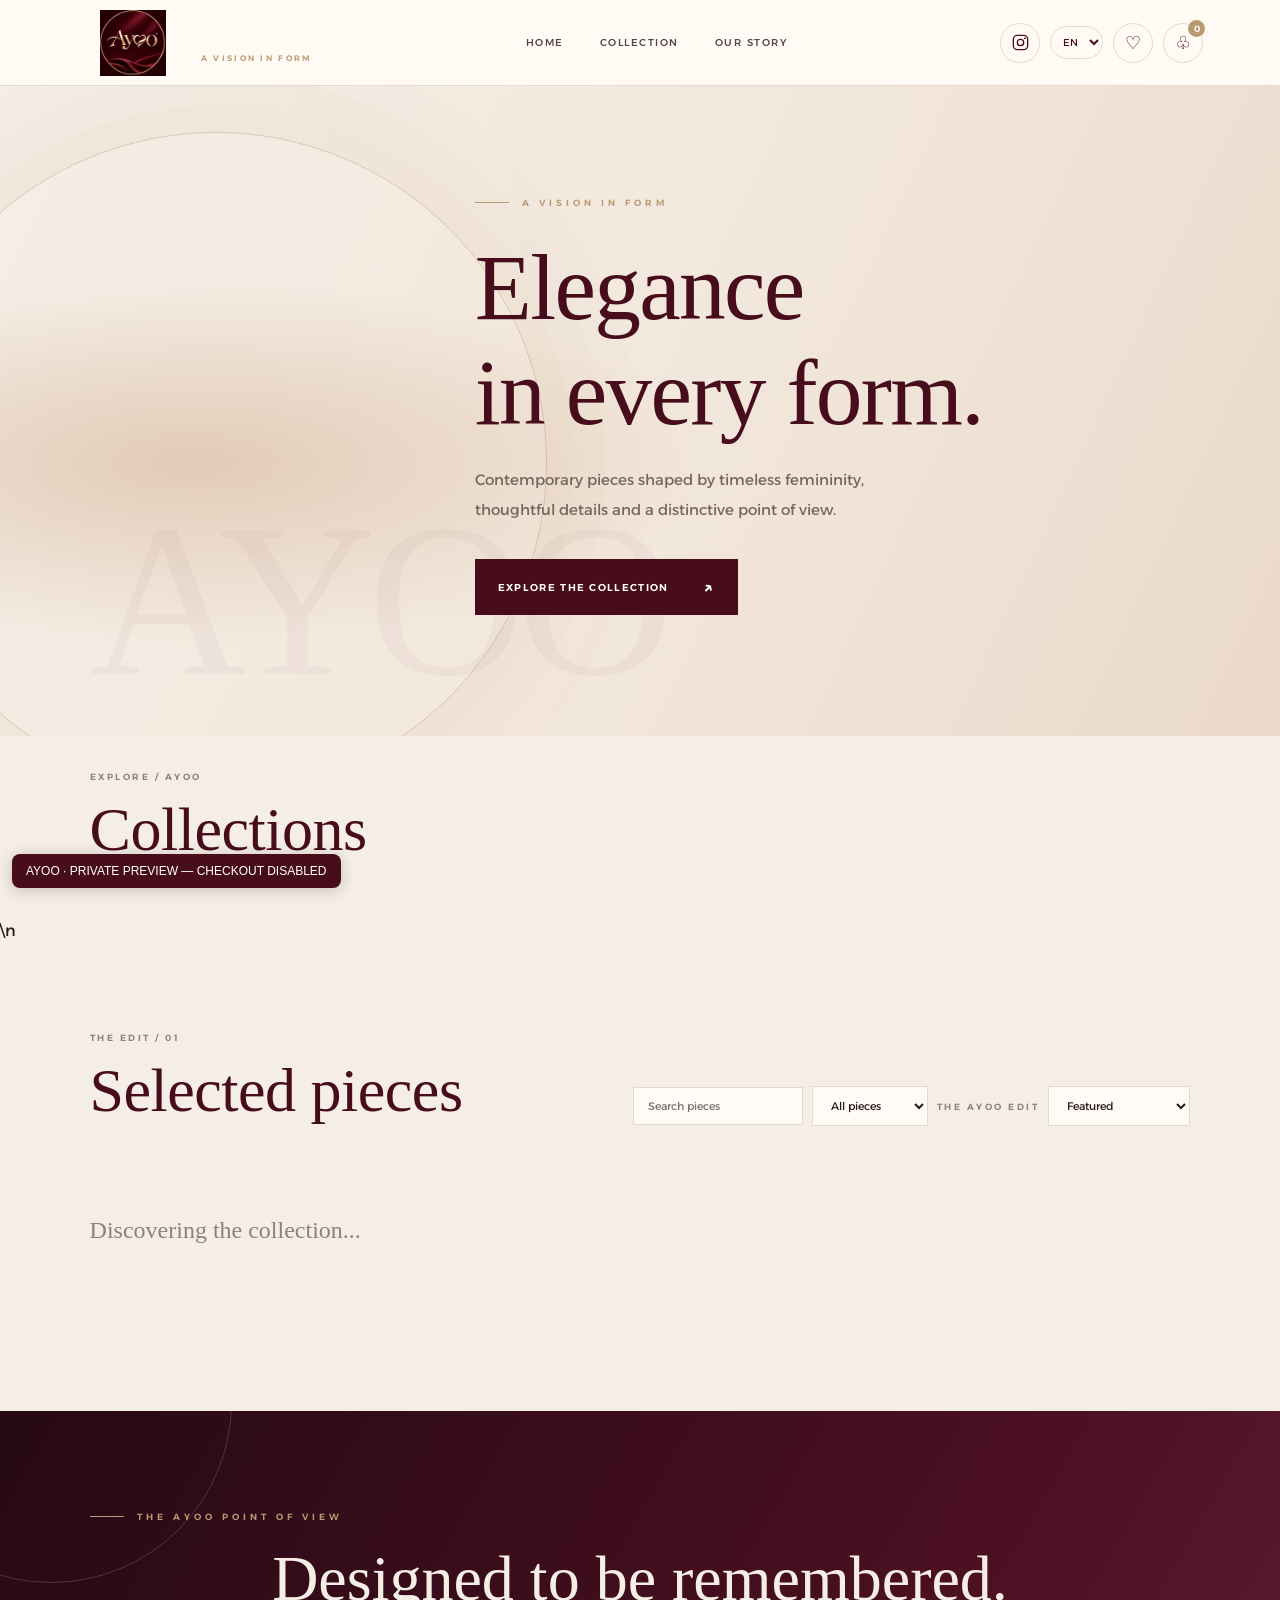
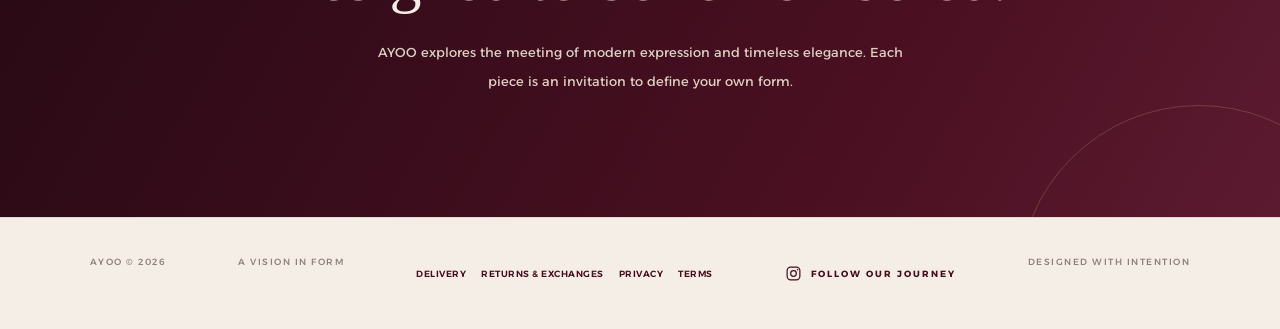
==== commit 7cd5323f: "Disable checkout and mark staging storefront as private preview" ====
--- a/index.html
+++ b/index.html
@@ -3,6 +3,7 @@
 <head>
 <meta charset="UTF-8"><meta name="viewport" content="width=device-width,initial-scale=1"><meta name="theme-color" content="#f7f1ea">
 <title>AYOO — A Vision in Form</title>
+<meta name="robots" content="noindex,nofollow,noarchive">
 <meta name="description" content="Discover AYOO's considered wardrobe: modern femininity, timeless forms and thoughtful details.">
 <meta name="robots" content="index,follow,max-image-preview:large">
 <meta name="referrer" content="strict-origin-when-cross-origin">
@@ -35,110 +36,15 @@
 /* AYOO shopping bag and checkout */
 .bag-trigger{position:relative}.bag-count{position:absolute;top:-4px;right:-3px;background:var(--gold);color:#fff;border-radius:50%;min-width:17px;height:17px;font:600 9px var(--sans);display:grid;place-items:center}.bag-overlay{position:fixed;inset:0;background:#1c0b12a8;z-index:80;display:none;align-items:center;justify-content:center;padding:14px}.bag-overlay.open{display:flex}.bag-panel{width:min(720px,100%);max-height:92vh;overflow:auto;background:var(--paper);padding:clamp(20px,4vw,38px);box-shadow:0 24px 80px #16060c55}.bag-head{display:flex;justify-content:space-between;align-items:center;border-bottom:1px solid var(--line);padding-bottom:16px}.bag-head h2{font:400 34px var(--serif);color:var(--wine);margin:0}.bag-close{border:1px solid var(--line);background:transparent;width:38px;height:38px;color:var(--wine);font-size:20px}.bag-line{display:grid;grid-template-columns:74px 1fr auto;gap:14px;padding:17px 0;border-bottom:1px solid var(--line);align-items:center}.bag-line img{width:74px;height:92px;object-fit:cover;background:#eee}.bag-line strong{display:block;font:500 13px var(--sans);color:var(--wine)}.bag-line small{display:block;color:var(--muted);font:10px/1.8 var(--sans);margin-top:5px}.bag-qty{display:flex;align-items:center;gap:9px;margin-top:8px}.bag-qty button{width:25px;height:25px;border:1px solid var(--line);background:transparent;color:var(--wine)}.bag-remove{border:0;background:none;color:#9a6b6b;font-size:11px;margin-top:7px;padding:0}.bag-total{display:flex;justify-content:space-between;padding:18px 0;font:600 14px var(--sans);color:var(--wine)}.bag-note{font:11px/1.9 var(--sans);color:var(--muted);background:#f3eae1;padding:12px 14px;margin:10px 0 18px}.bag-checkout{width:100%;padding:16px;background:var(--wine);color:#fff;border:0;font:600 10px var(--sans);letter-spacing:1.5px}.bag-form{display:none;margin-top:20px;border-top:1px solid var(--line);padding-top:20px}.bag-form.open{display:block}.bag-form h3{font:400 27px var(--serif);color:var(--wine);margin:0 0 14px}.bag-fields{display:grid;grid-template-columns:1fr 1fr;gap:11px}.bag-fields label{display:block;font:600 9px var(--sans);letter-spacing:.7px;color:var(--muted)}.bag-fields input,.bag-fields textarea{width:100%;margin-top:6px;border:1px solid var(--line);background:#fff;padding:12px;color:var(--ink);font:12px var(--sans);border-radius:0}.bag-fields .wide{grid-column:1/-1}.bag-status{font:11px/1.8 var(--sans);color:var(--wine);margin-top:12px;white-space:pre-line}.bag-empty{padding:35px 0;text-align:center;color:var(--muted);font:22px var(--serif)}
 @media(max-width:520px){.bag-line{grid-template-columns:58px 1fr auto;gap:9px}.bag-line img{width:58px;height:76px}.bag-fields{grid-template-columns:1fr}.bag-fields .wide{grid-column:auto}}
-</style><style id="ayoo-luxury-system">
-:root{--cream:#f7f4ef;--paper:#fffefa;--wine:#42101f;--wine2:#642338;--wineDeep:#210b14;--gold:#b69a78;--ink:#211b1a;--muted:#827873;--line:#e9e3dc;--shadow:0 18px 60px #24101612;--serif:"Bodoni Moda",Didot,Georgia,serif;--radius:22px}
-body{background:#faf8f4;color:var(--ink);font-feature-settings:"kern";letter-spacing:-.01em}
-.lux-header{height:78px;padding:0 clamp(18px,5vw,76px);background:#fbfaf7eF;border-color:#e9e3dc;box-shadow:0 5px 28px #24101608;gap:24px}
-.lux-header nav{gap:clamp(16px,3vw,42px);font-size:10px;letter-spacing:1.25px}
-.lux-header nav a{color:#51464a}
-.lux-header .brand-mark img{width:104px;height:62px}
-.header-actions{gap:8px}
-#languageSelect{border:1px solid var(--line)!important;background:#fffefa!important;color:var(--wine)!important;padding:9px 11px!important;border-radius:30px!important;font-size:10px!important}
-.icon-btn.glass-icon{width:42px;height:42px;border:1px solid #e9e3dc;background:#ffffffb8;color:var(--wine);display:grid;place-items:center;backdrop-filter:blur(18px);box-shadow:0 4px 14px #24101608;transition:transform .22s,background .22s,box-shadow .22s}
-.icon-btn.glass-icon svg{width:19px;height:19px;fill:none;stroke:currentColor;stroke-width:1.65;stroke-linecap:round;stroke-linejoin:round}
-.icon-btn.glass-icon svg .fill-dot{fill:currentColor;stroke:none}
-.icon-btn.glass-icon:hover{background:var(--wine);color:white;transform:translateY(-2px);box-shadow:0 9px 22px #42101f22}
-.hero{min-height:min(760px,calc(100svh - 78px));padding:clamp(70px,10vw,130px) 8%;background:linear-gradient(90deg,#f7f4ef 0%,#f2eae1 100%);isolation:isolate}
-.hero:before{width:min(62vw,760px);border-color:#b69a7860;inset-inline-start:-14%;top:3%;box-shadow:0 0 0 30px #b69a7808,0 0 0 70px #b69a7806,0 0 0 110px #b69a7804}
-.hero:after{font-size:clamp(110px,20vw,280px);color:#42101f07;letter-spacing:-.08em}
-.hero-copy{max-width:660px;width:62%}
-.hero .eyebrow,.detail-info .eyebrow{font-size:9px;letter-spacing:3px;color:#a48a6c}
-.hero h1{font-size:clamp(62px,8.4vw,116px);line-height:1.04;letter-spacing:-.055em;margin:28px 0}
-.hero p{font-size:14px;line-height:2.05;color:#776c65;max-width:430px}
-.cta{border-radius:4px;min-width:238px;padding:18px 22px;letter-spacing:1.4px;box-shadow:0 12px 26px #42101f16}
-.cta:hover{box-shadow:0 18px 34px #42101f1c}
-.collection{padding:clamp(65px,8vw,112px) clamp(18px,6.5vw,100px)}
-.section-top{margin-bottom:40px}
-.section-top h2{font-size:clamp(42px,5.5vw,72px);letter-spacing:-.04em}
-.tools input,.tools select{border-radius:3px;padding:13px 15px;background:#fffefa;border-color:#e8e1d9}
-.grid{grid-template-columns:repeat(3,minmax(0,1fr));gap:52px 24px}
-.card{transition:transform .35s cubic-bezier(.2,.7,.2,1)}
-.card:hover{transform:translateY(-5px)}
-.card-media{border-radius:3px;background:#eee9e2;overflow:hidden}
-.card img{aspect-ratio:4/5;transition:transform .8s cubic-bezier(.2,.7,.2,1)}
-.card h3{font-size:clamp(22px,2.1vw,29px);margin:16px 0 9px;letter-spacing:-.025em}
-.card-meta{font-size:9px;letter-spacing:.9px}
-.price{font-size:11px}
-.favorite{width:42px;height:42px;display:grid;place-items:center;border:1px solid #fff9;background:#fffdf0dc;backdrop-filter:blur(16px);font-size:0}
-.favorite:before{content:"";width:18px;height:18px;border:1.6px solid currentColor;border-radius:50% 50% 45% 45%;transform:rotate(45deg);clip-path:polygon(50% 0,100% 0,100% 100%,0 100%,0 0)}
-.favorite[aria-pressed="true"]{background:var(--wine);color:white}
-.swatches{gap:8px}.swatches i{width:14px;height:14px;box-shadow:0 0 0 2px #fff;border:1px solid #0002}
-.story{padding:clamp(80px,10vw,140px) 7%;background:radial-gradient(ellipse at 50% 0%,#68283d 0%,transparent 52%),linear-gradient(120deg,#210b14,#42101f 72%,#552036)}
-.story h2{font-size:clamp(44px,6vw,76px)}
-.story p{font-size:14px;max-width:610px}
-footer{padding:45px clamp(18px,6vw,90px);background:#f5f1eb}
-#detail{padding:26px clamp(18px,6vw,92px) 100px;background:#faf8f4}
-.back{display:inline-flex;align-items:center;gap:10px;border:1px solid var(--line);border-radius:30px;padding:12px 18px;background:#fffefa;font-size:9px;letter-spacing:1px}
-.detail-layout{grid-template-columns:minmax(0,1.12fr) minmax(340px,.88fr);gap:clamp(34px,7vw,110px);align-items:start}
-.gallery-stage{position:relative;overflow:hidden;background:#eee9e2;border-radius:3px;cursor:zoom-in}
-.gallery-main{aspect-ratio:4/5;object-fit:cover;transition:opacity .25s,transform .6s}
-.gallery-stage:hover .gallery-main{transform:scale(1.015)}
-.gallery-controls{position:absolute;inset:auto 16px 16px auto;display:flex;gap:8px}
-.gallery-control{width:42px;height:42px;border:1px solid #ffffffa8;background:#ffffffd9;color:var(--wine);border-radius:50%;display:grid;place-items:center;backdrop-filter:blur(15px)}
-.gallery-control svg{width:18px;height:18px;fill:none;stroke:currentColor;stroke-width:1.7;stroke-linecap:round;stroke-linejoin:round}
-.thumbs{gap:11px;margin-top:12px;padding-bottom:5px}
-.thumbs img{width:clamp(68px,10vw,104px);height:clamp(82px,12vw,128px);border-radius:2px;opacity:.62;transition:opacity .2s,border .2s}
-.thumbs img.active{opacity:1;border:1px solid var(--wine)}
-.detail-info{padding:clamp(8px,2vw,28px) 0;top:108px}
-.detail-info h1{font-size:clamp(42px,5vw,68px);letter-spacing:-.04em;margin:17px 0}
-.detail-price{font-size:19px;margin:22px 0}
-.detail-info .description{font-family:var(--sans);font-size:13px;line-height:2;color:#776c65}
-.option-label{font-size:9px;letter-spacing:1.3px;margin:24px 0 10px}
-.color-option,.size-option{border-radius:3px;background:#fffefa;transition:background .2s,border .2s,transform .2s}
-.color-option:hover,.size-option:hover:not(:disabled){transform:translateY(-2px);border-color:var(--gold)}
-.color-option.active,.size-option.active{background:#f3ece5}
-.add-bag{border-radius:3px;padding:18px;letter-spacing:1.2px;box-shadow:0 10px 22px #42101f18}
-.share{border-radius:50%;width:52px;height:52px;display:grid;place-items:center;font-size:0}
-.share:before{content:"↗";font:20px var(--sans)}
-.detail-note{letter-spacing:1.1px}
-.bag-overlay{backdrop-filter:blur(8px)}
-.bag-panel{border-radius:8px;box-shadow:0 30px 100px #16060c45}
-.bag-close{border-radius:50%}
-.bag-checkout{border-radius:3px}
-.toast{border-radius:30px;backdrop-filter:blur(18px);box-shadow:0 16px 45px #26091438}
-#smartSearchOverlay,#galleryLightbox{position:fixed;inset:0;z-index:120;background:#160a10a8;backdrop-filter:blur(14px);display:none;align-items:flex-start;justify-content:center;padding:10vh 18px 24px}
-#smartSearchOverlay.open,#galleryLightbox.open{display:flex}
-.smart-search-panel{width:min(680px,100%);background:#fbfaf7;border:1px solid #ffffff70;border-radius:18px;box-shadow:0 30px 100px #16060c55;padding:18px}
-.smart-search-top{display:flex;align-items:center;gap:12px;border:1px solid var(--line);background:#fff;border-radius:12px;padding:0 15px}
-.smart-search-top svg{width:20px;height:20px;stroke:var(--gold);fill:none;stroke-width:1.7}
-.smart-search-top input{flex:1;min-width:0;border:0;outline:0;padding:17px 0;background:transparent;color:var(--ink);font:13px var(--sans)}
-.smart-search-top button{border:0;background:#f2eee8;color:var(--muted);border-radius:8px;padding:6px 9px}
-.smart-search-hint{font-size:10px;color:var(--muted);padding:14px 5px 7px}
-.smart-search-results{max-height:55vh;overflow:auto}
-.smart-result{display:flex;align-items:center;gap:13px;padding:10px;border-radius:10px;cursor:pointer;transition:background .2s}
-.smart-result:hover{background:#f0ebe4}
-.smart-result img{width:48px;height:60px;object-fit:cover;border-radius:5px}
-.smart-result strong{display:block;font-size:12px;color:var(--wine)}
-.smart-result small{font-size:10px;color:var(--muted)}
-.lightbox-panel{position:relative;width:min(1000px,100%);max-height:84vh;display:grid;place-items:center}
-.lightbox-panel img{max-height:82vh;max-width:100%;object-fit:contain;box-shadow:0 20px 70px #0006}
-.lightbox-close{position:absolute;top:-48px;inset-inline-end:0;width:40px;height:40px;border:1px solid #ffffff70;border-radius:50%;background:#fff;color:var(--wine);font-size:22px}
-.mobile-dock{display:none}
-@media(max-width:900px){.grid{grid-template-columns:repeat(2,minmax(0,1fr));gap:36px 16px}.detail-layout{grid-template-columns:1fr .9fr;gap:30px}}
-@media(max-width:750px){.lux-header{height:68px;padding:0 14px;gap:8px}.lux-header .brand-mark img{width:78px;height:52px}.brand-caption{display:none}.lux-header nav{display:none}.header-actions{gap:5px}.icon-btn.glass-icon{width:36px;height:36px}.icon-btn.glass-icon svg{width:17px;height:17px}#languageSelect{padding:7px!important;font-size:9px!important}.hero{min-height:590px;min-height:calc(88svh - 68px);padding:68px 7% 84px}.hero-copy{width:100%;max-width:590px;margin-inline-start:0}.hero h1{font-size:clamp(52px,12vw,78px);line-height:1.13}.hero p{font-size:13px}.collection{padding:64px 16px 76px}.grid{gap:30px 12px}.card h3{font-size:20px;margin:12px 0 7px}.card-meta{font-size:8px}.detail-layout{grid-template-columns:1fr;gap:10px}.detail-info{position:static;padding:18px 0}.detail-info h1{font-size:46px}#detail{padding:12px 16px 110px}.gallery-main{aspect-ratio:4/4.6}.thumbs img{width:72px;height:90px}.story{padding:82px 22px 100px}.mobile-dock{position:fixed;z-index:60;display:grid;grid-template-columns:repeat(4,1fr);gap:3px;bottom:0;inset-inline:0;padding:9px 10px calc(9px + env(safe-area-inset-bottom));background:#fbfaf7ed;border-top:1px solid #e9e3dc;backdrop-filter:blur(22px);box-shadow:0 -8px 30px #2410160b}.mobile-dock button,.mobile-dock a{display:flex;flex-direction:column;align-items:center;justify-content:center;gap:4px;border:0;background:transparent;color:#796b68;font-size:9px;padding:5px}.mobile-dock svg{width:20px;height:20px;stroke:currentColor;fill:none;stroke-width:1.65;stroke-linecap:round;stroke-linejoin:round}.mobile-dock .dock-active{color:var(--wine)}footer{padding-bottom:100px}}
-@media(max-width:390px){.header-actions{gap:4px}.icon-btn.glass-icon{width:33px;height:33px}#languageSelect{padding:6px!important}.grid{gap:25px 10px}}
-@media(prefers-reduced-motion:reduce){*,*:before,*:after{scroll-behavior:auto!important;transition:none!important;animation:none!important}}
-html[lang="ar"] .hero h1,html[lang="ar"] .section-top h2,html[lang="ar"] .story h2,html[lang="ar"] .detail-info h1{font-family:var(--arabic);letter-spacing:0;line-height:1.45}
-html[lang="ar"] .hero p,html[lang="ar"] .story p,html[lang="ar"] .detail-info .description{font-family:var(--arabic);font-size:18px;line-height:2}
 </style></head>
 <body>
-<header class="lux-header"><a class="brand" href="./" aria-label="AYOO home"><span class="brand-mark"><img src="./9AEC5617-2D25-41EC-83BF-7AB413B242A8.png" alt="AYOO logo"></span><span class="brand-caption">A VISION IN FORM</span></a><nav aria-label="Main navigation"><a href="./" data-nav="home">Home</a><a href="#collection" data-nav="collection">Collection</a><a href="#story" data-nav="story">Our Story</a></nav><div class="header-actions"><button class="icon-btn glass-icon" id="smartSearchButton" aria-label="Search AYOO" title="Search"><svg viewBox="0 0 24 24" aria-hidden="true"><circle cx="10.8" cy="10.8" r="6.7"/><path d="m16 16 4.2 4.2"/></svg></button><a class="icon-btn instagram-link glass-icon" href="https://www.instagram.com/ayoo_.fashion/" target="_blank" rel="noopener noreferrer" aria-label="AYOO on Instagram" title="Instagram"><svg viewBox="0 0 24 24" aria-hidden="true"><rect x="3" y="3" width="18" height="18" rx="5"/><circle cx="12" cy="12" r="4"/><circle cx="17.6" cy="6.6" r="1.1" class="fill-dot"/></svg></a><select id="languageSelect" aria-label="Language"><option value="en">EN</option><option value="tr">TR</option><option value="ar">AR</option></select><button class="icon-btn glass-icon" id="wishlistButton" aria-label="Wishlist"><svg viewBox="0 0 24 24" aria-hidden="true"><path d="M20.8 8.8c0 5.1-8.8 10.2-8.8 10.2S3.2 13.9 3.2 8.8A4.5 4.5 0 0 1 12 6.5a4.5 4.5 0 0 1 8.8 2.3Z"/></svg></button><button class="icon-btn glass-icon bag-trigger" id="bagButton" aria-label="Shopping bag"><svg viewBox="0 0 24 24" aria-hidden="true"><path d="M5 8h14l1 13H4L5 8Z"/><path d="M9 9V6a3 3 0 0 1 6 0v3"/></svg><span class="bag-count" id="bagCount">0</span></button></div></header>
+<header><a class="brand" href="./" aria-label="AYOO home"><span class="brand-mark"><img src="./9AEC5617-2D25-41EC-83BF-7AB413B242A8.png" alt="AYOO logo"></span><span class="brand-caption">A VISION IN FORM</span></a><nav><a href="./">Home</a><a href="#collection">Collection</a><a href="#story">Our Story</a></nav><div class="header-actions"><a class="icon-btn instagram-link" href="https://www.instagram.com/ayoo_.fashion/" target="_blank" rel="noopener noreferrer" aria-label="AYOO on Instagram" title="Instagram"><svg viewBox="0 0 24 24" aria-hidden="true"><rect x="3" y="3" width="18" height="18" rx="5" fill="none" stroke="currentColor" stroke-width="1.7"/><circle cx="12" cy="12" r="4" fill="none" stroke="currentColor" stroke-width="1.7"/><circle cx="17.6" cy="6.6" r="1.1" fill="currentColor"/></svg></a><select id="languageSelect" aria-label="Language" style="border:1px solid var(--line);background:transparent;color:var(--wine);padding:8px;border-radius:20px;font-size:10px"><option value="en">EN</option><option value="tr">TR</option><option value="ar">AR</option></select><button class="icon-btn" id="wishlistButton" aria-label="Wishlist">♡</button><button class="icon-btn bag-trigger" id="bagButton" aria-label="Shopping bag">♧<span class="bag-count" id="bagCount">0</span></button></div></header>
 <section id="home"><section class="hero"><div class="hero-copy"><div class="eyebrow">A VISION IN FORM</div><h1>Elegance<br>in every form.</h1><p>Contemporary pieces shaped by timeless femininity, thoughtful details and a distinctive point of view.</p><a class="cta" href="#collection">Explore the collection <span>↗</span></a></div></section>
 <section class="collection" id="collectionBrowser" style="padding-top:35px;padding-bottom:20px"><div class="section-top"><div><div class="small">EXPLORE / AYOO</div><h2 id="collectionHeading">Collections</h2></div></div><div id="collectionCards" class="grid"></div></section>\n<section class="collection" id="collection"><div class="section-top"><div><div class="small">THE EDIT / 01</div><h2>Selected pieces</h2></div><div class="tools"><input id="productSearch" type="search" placeholder="Search pieces" aria-label="Search products"><select id="stockFilter" aria-label="Availability"><option value="all">All pieces</option><option value="available">In stock</option><option value="unavailable">Out of stock</option></select><span class="small" id="productCount">THE AYOO EDIT</span><select id="sortProducts" aria-label="Sort products"><option value="featured">Featured</option><option value="name">Name A–Z</option><option value="priceLow">Price: low to high</option><option value="priceHigh">Price: high to low</option></select></div></div><div id="productGrid" class="grid"><div class="empty">Discovering the collection...</div></div></section>
 <section class="story" id="story"><div class="eyebrow">THE AYOO POINT OF VIEW</div><h2>Designed to be remembered.</h2><p>AYOO explores the meeting of modern expression and timeless elegance. Each piece is an invitation to define your own form.</p></section></section>
-<section id="detail"><button class="back" id="backButton">← BACK TO COLLECTION</button><div class="detail-layout"><div><div class="gallery-stage" id="galleryStage"><img id="mainImage" class="gallery-main" alt="Product image"><div class="gallery-controls"><button class="gallery-control" id="galleryZoom" aria-label="View image full screen"><svg viewBox="0 0 24 24"><path d="M8 3H3v5M16 3h5v5M3 16v5h5M21 16v5h-5"/></svg></button></div></div><div id="thumbs" class="thumbs"></div></div><div class="detail-info"><div class="eyebrow">AYOO / THE EDIT</div><h1 id="detailName"></h1><div id="detailCollection" class="collection-name"></div><div id="detailPrice" class="detail-price"></div><p id="detailSubtitle" class="description"></p><p id="detailDescription" class="description"></p><div class="option-label">Select colour</div><div id="colorOptions" class="variant-colors"></div><div class="option-label">Select size</div><div id="sizeOptions" class="size-options"></div><div id="availability" class="availability" aria-live="polite">Select a colour and size.</div><div id="selectionSummary" class="selection-summary" aria-live="polite"></div><div class="buy-row"><button id="addBag" class="add-bag">ADD TO BAG</button><button id="shareProduct" class="share" aria-label="Share product">↗</button></div><div class="detail-note">COMPLIMENTARY CARE · THOUGHTFUL DELIVERY · AYOO</div></div></div></section>
+<section id="detail"><button class="back" id="backButton">← BACK TO COLLECTION</button><div class="detail-layout"><div><img id="mainImage" class="gallery-main" alt="Product image"><div id="thumbs" class="thumbs"></div></div><div class="detail-info"><div class="eyebrow">AYOO / THE EDIT</div><h1 id="detailName"></h1><div id="detailCollection" class="collection-name"></div><div id="detailPrice" class="detail-price"></div><p id="detailSubtitle" class="description"></p><p id="detailDescription" class="description"></p><div class="option-label">Select colour</div><div id="colorOptions" class="variant-colors"></div><div class="option-label">Select size</div><div id="sizeOptions" class="size-options"></div><div id="availability" class="availability" aria-live="polite">Select a colour and size.</div><div id="selectionSummary" class="selection-summary" aria-live="polite"></div><div class="buy-row"><button id="addBag" class="add-bag">ADD TO BAG</button><button id="shareProduct" class="share" aria-label="Share product">↗</button></div><div class="detail-note">A VISION BY AYOO · FORM 01</div></div></div></section>
 <div class="bag-overlay" id="bagOverlay" role="dialog" aria-modal="true" aria-label="Shopping bag"><div class="bag-panel"><div class="bag-head"><h2 id="bagTitle">Your bag</h2><button class="bag-close" id="bagClose" aria-label="Close">×</button></div><div id="bagLines"></div><div id="bagSummary"></div><div class="bag-form" id="checkoutFormWrap"><h3>Delivery details</h3><form id="checkoutForm"><div class="bag-fields"><label class="wide">Full name<input name="customer_name" required minlength="2" autocomplete="name"></label><label>Email address<input name="customer_email" type="email" required autocomplete="email"></label><label>Phone number<input name="customer_phone" required minlength="6" autocomplete="tel"></label><label class="wide">Street address<input name="address_line1" required minlength="4" autocomplete="street-address"></label><label>City<input name="city" required minlength="2" value="Istanbul" autocomplete="address-level2"></label><label>Postal code<input name="postal_code" required minlength="2" autocomplete="postal-code"></label><label class="wide">Order note (optional)<textarea name="customer_note" rows="2"></textarea></label></div><div class="bag-note">Cash on delivery is currently available only in Türkiye. Shipping cost will be confirmed by AYOO before dispatch; the amount shown above is the product subtotal, not a final delivered total.</div><button class="bag-checkout" id="placeOrder" type="submit">PLACE ORDER · CASH ON DELIVERY</button><div class="bag-status" id="checkoutStatus" role="status"></div></form></div></div></div><footer><span>AYOO © 2026</span><span>A VISION IN FORM</span><nav class="footer-policies" aria-label="Customer policies"><a href="./policies.html#policy-0">Delivery</a><a href="./policies.html#policy-1">Returns & Exchanges</a><a href="./policies.html#policy-2">Privacy</a><a href="./policies.html#policy-3">Terms</a></nav><a class="footer-instagram" href="https://www.instagram.com/ayoo_.fashion/" target="_blank" rel="noopener noreferrer"><svg viewBox="0 0 24 24" aria-hidden="true"><rect x="3" y="3" width="18" height="18" rx="5" fill="none" stroke="currentColor" stroke-width="1.7"/><circle cx="12" cy="12" r="4" fill="none" stroke="currentColor" stroke-width="1.7"/><circle cx="17.6" cy="6.6" r="1.1" fill="currentColor"/></svg><span>FOLLOW OUR JOURNEY</span></a><span>DESIGNED WITH INTENTION</span></footer>
-<div id="smartSearchOverlay" role="dialog" aria-modal="true" aria-label="Search AYOO"><div class="smart-search-panel"><div class="smart-search-top"><svg viewBox="0 0 24 24"><circle cx="10.8" cy="10.8" r="6.7"/><path d="m16 16 4.2 4.2"/></svg><input id="smartSearchInput" type="search" placeholder="Search the AYOO collection…" autocomplete="off"><button id="smartSearchClose" aria-label="Close search">ESC</button></div><div class="smart-search-hint" id="smartSearchHint">Search products, colours and styles</div><div id="smartSearchResults" class="smart-search-results"></div></div></div><div id="galleryLightbox" role="dialog" aria-modal="true" aria-label="Product image preview"><div class="lightbox-panel"><button class="lightbox-close" id="lightboxClose" aria-label="Close image">×</button><img id="lightboxImage" alt="Product detail preview"></div></div><nav class="mobile-dock" aria-label="Quick navigation"><a href="./" class="dock-active"><svg viewBox="0 0 24 24"><path d="m3 10 9-7 9 7v10H3zM9 20v-6h6v6"/></svg><span>Home</span></a><a href="#collection"><svg viewBox="0 0 24 24"><path d="M4 5h16v15H4zM8 5V3h8v2M8 9h8M8 13h8"/></svg><span>Shop</span></a><button id="dockSearch"><svg viewBox="0 0 24 24"><circle cx="10.8" cy="10.8" r="6.7"/><path d="m16 16 4.2 4.2"/></svg><span>Search</span></button><button id="dockBag"><svg viewBox="0 0 24 24"><path d="M5 8h14l1 13H4L5 8ZM9 9V6a3 3 0 0 1 6 0v3"/></svg><span>Bag</span></button></nav><script type="module">
+<script type="module">
 import {supabase} from './config.js';
 const $=id=>document.getElementById(id);let products=[],variants=[],translations={},collections=[],promotions=[],activeProduct=null,selectedColor=null,selectedSize=null,language=localStorage.getItem('ayoo-language')||'en';
 const wishlistKey='ayoo-wishlist';function wishList(){try{return JSON.parse(localStorage.getItem(wishlistKey)||'[]')}catch{return []}}function saveWish(a){localStorage.setItem(wishlistKey,JSON.stringify(a))}
@@ -147,7 +53,6 @@
 const ui={en:{home:'Home',collection:'Collection',story:'Our Story',explore:'Explore the collection',selected:'Selected pieces',sortFeatured:'Featured',sortName:'Name A–Z',sortLow:'Price: low to high',sortHigh:'Price: high to low',search:'Search pieces',allPieces:'All pieces',inStock:'In stock',outOfStock:'Out of stock',back:'← BACK TO COLLECTION',color:'Select colour',size:'Select size',bag:'ADD TO BAG · COMING SOON',available:'Available sizes shown above',unavailable:'Currently unavailable',wishlistEmpty:'Your wishlist is empty.'},tr:{home:'Ana Sayfa',collection:'Koleksiyon',story:'Hikâyemiz',explore:'Koleksiyonu keşfet',selected:'Seçili parçalar',sortFeatured:'Öne çıkanlar',sortName:'İsim A–Z',sortLow:'Fiyat: artan',sortHigh:'Fiyat: azalan',search:'Ürün ara',allPieces:'Tüm ürünler',inStock:'Stokta',outOfStock:'Tükendi',back:'← KOLEKSİYONA DÖN',color:'Renk seçin',size:'Beden seçin',bag:'ÇANTAYA EKLE · YAKINDA',available:'Mevcut bedenler yukarıda',unavailable:'Şu anda mevcut değil',wishlistEmpty:'Favori listeniz boş.'},ar:{home:'الرئيسية',collection:'المجموعة',story:'قصتنا',explore:'اكتشفي المجموعة',selected:'قطع مختارة',sortFeatured:'الأبرز',sortName:'الاسم أ–ي',sortLow:'السعر: الأقل أولاً',sortHigh:'السعر: الأعلى أولاً',search:'ابحث عن قطعة',allPieces:'كل القطع',inStock:'متوفر',outOfStock:'نفد المخزون',back:'العودة إلى المجموعة ←',color:'اختاري اللون',size:'اختاري المقاس',bag:'أضيفي إلى الحقيبة · قريباً',available:'المقاسات المتاحة ظاهرة أعلاه',unavailable:'غير متوفر حالياً',wishlistEmpty:'قائمة أمنياتك فارغة.'}};
 function applyLanguage(){const t=ui[language]||ui.en;document.documentElement.lang=language;document.documentElement.dir=language==='ar'?'rtl':'ltr';const links=document.querySelectorAll('nav a');if(links[0])links[0].textContent=t.home;if(links[1])links[1].textContent=t.collection;if(links[2])links[2].textContent=t.story;const cta=document.querySelector('.cta');if(cta)cta.innerHTML=t.explore+' <span>↗</span>';const h=document.querySelector('.section-top h2');if(h)h.textContent=t.selected;const heroTitle=document.querySelector('.hero h1'),heroText=document.querySelector('.hero p'),storyTitle=document.querySelector('.story h2'),storyText=document.querySelector('.story p');if(language==='ar'){if(heroTitle)heroTitle.innerHTML='أناقة<br>في كل تفصيلة.';if(heroText)heroText.textContent='قطع عصرية تجمع الأنوثة الخالدة بالتفاصيل المدروسة والهوية المميزة.';if(storyTitle)storyTitle.textContent='تصميم يبقى في الذاكرة.';if(storyText)storyText.textContent='تستكشف AYOO لقاء التعبير المعاصر بالأناقة الخالدة. كل قطعة دعوة للتعبير عن أسلوبك الخاص.'}else if(language==='tr'){if(heroTitle)heroTitle.innerHTML='Her formda<br>zarafet.';if(heroText)heroText.textContent='Zamansız feminenlik, incelikli detaylar ve özgün bir bakış açısıyla şekillenen çağdaş parçalar.';if(storyTitle)storyTitle.textContent='Hatırlanmak için tasarlandı.';if(storyText)storyText.textContent='AYOO, modern ifade ile zamansız zarafetin buluşmasını keşfeder. Her parça kendi tarzınızı tanımlamaya davettir.'}else{if(heroTitle)heroTitle.innerHTML='Elegance<br>in every form.';if(heroText)heroText.textContent='Contemporary pieces shaped by timeless femininity, thoughtful details and a distinctive point of view.';if(storyTitle)storyTitle.textContent='Designed to be remembered.';if(storyText)storyText.textContent='AYOO explores the meeting of modern expression and timeless elegance. Each piece is an invitation to define your own form.'}$('backButton').textContent=t.back;$('addBag').textContent=t.bag;document.querySelectorAll('.option-label')[0].textContent=t.color;document.querySelectorAll('.option-label')[1].textContent=t.size;const opts=$('sortProducts').options;opts[0].text=t.sortFeatured;opts[1].text=t.sortName;opts[2].text=t.sortLow;opts[3].text=t.sortHigh;$('productSearch').placeholder=t.search;$('stockFilter').options[0].text=t.allPieces;$('stockFilter').options[1].text=t.inStock;$('stockFilter').options[2].text=t.outOfStock;$('languageSelect').value=language;renderProducts();}
 $('languageSelect').addEventListener('change',async(e)=>{language=e.target.value;localStorage.setItem('ayoo-language',language);translations={};applyLanguage();if(activeProduct)openProduct(activeProduct.id,false);const ids=products.map(p=>p.id);if(!ids.length)return;try{const {data,error}=await supabase.from('product_translations').select('*').in('product_id',ids).eq('language',language);if(error)throw error;(data||[]).forEach(x=>translations[String(x.product_id)]=x);renderProducts();if(activeProduct)openProduct(activeProduct.id,false)}catch(err){console.error('Translation loading failed:',err);toast('Some product translations could not be loaded.')}});function money(v,c){if(v==null||v==='')return '';try{return new Intl.NumberFormat(undefined,{style:'currency',currency:c||'USD',maximumFractionDigits:2}).format(Number(v))}catch{return Number(v).toFixed(2)+' '+(c||'USD')}}
-function showGalleryLightbox(){const src=$('mainImage').src;if(!src)return;$('lightboxImage').src=src;$('galleryLightbox').classList.add('open')}function closeGalleryLightbox(){$('galleryLightbox').classList.remove('open')}function openSmartSearch(){const overlay=$('smartSearchOverlay');overlay.classList.add('open');$('smartSearchInput').value='';renderSmartSearch('');setTimeout(()=>$('smartSearchInput').focus(),60)}function closeSmartSearch(){$('smartSearchOverlay').classList.remove('open')}function renderSmartSearch(q){const root=$('smartSearchResults');root.innerHTML='';const term=(q||'').trim().toLocaleLowerCase(language==='tr'?'tr':language==='ar'?'ar':'en');const matches=products.filter(p=>[productText(p,'name'),productText(p,'subtitle'),productText(p,'description'),p.collection,...variantsFor(p).map(v=>v.color_name)].join(' ').toLocaleLowerCase().includes(term)).slice(0,8);if(!matches.length){root.textContent=language==='ar'?'لا توجد نتائج مطابقة':language==='tr'?'Sonuç bulunamadı':'No matching pieces found';return}matches.forEach(p=>{const row=document.createElement('div');row.className='smart-result';const img=document.createElement('img');img.src=p.image_url||productImages(p)[0]||'';img.alt='';const copy=document.createElement('div'),name=document.createElement('strong'),meta=document.createElement('small');name.textContent=productText(p,'name');meta.textContent=money(p.price,p.currency)+' · '+text(p.collection);copy.append(name,meta);row.append(img,copy);row.onclick=()=>{closeSmartSearch();openProduct(p.id)};root.append(row)})}
 function productImages(p){const a=Array.isArray(p.image_urls)?p.image_urls:[];if(p.image_url&&!a.includes(p.image_url))a.unshift(p.image_url);return a.filter(Boolean)}
 function variantsFor(p){return variants.filter(v=>String(v.product_id)===String(p.id)&&v.active!==false)}
 function baseVariantPrice(p,v){return v?.price_override!=null?Number(v.price_override):Number(p.price||0)}
@@ -159,7 +64,7 @@
 function renderProducts(){const grid=$('productGrid');grid.innerHTML='';const query=$('productSearch').value.trim().toLocaleLowerCase(language==='tr'?'tr':language==='ar'?'ar':'en');const availability=$('stockFilter').value;let list=products.filter(p=>{const searchable=[productText(p,'name'),productText(p,'subtitle'),productText(p,'description'),p.collection].join(' ').toLocaleLowerCase(language==='tr'?'tr':language==='ar'?'ar':'en');const inStock=variantsFor(p).some(v=>v.in_stock===true);return(!query||searchable.includes(query))&&(availability==='all'||(availability==='available'?inStock:!inStock))});const sort=$('sortProducts').value;if(sort==='name')list.sort((a,b)=>text(a.name).localeCompare(text(b.name)));if(sort==='priceLow')list.sort((a,b)=>Number(a.price||0)-Number(b.price||0));if(sort==='priceHigh')list.sort((a,b)=>Number(b.price||0)-Number(a.price||0));$('productCount').textContent=String(list.length).padStart(2,'0')+' PIECES';if(!list.length){grid.innerHTML='<div class="empty">The collection is being prepared.</div>';return}list.forEach(p=>grid.append(makeCard(p)))}
 async function loadProducts(){const {data,error}=await supabase.from('products').select('*').eq('published',true).order('sort_order',{ascending:true});if(error){$('productGrid').textContent='The collection is temporarily unavailable.';console.error(error);return}products=data||[];const ids=products.map(p=>p.id);if(ids.length){const [vr,tr,pr]=await Promise.all([supabase.from('public_product_variants').select('*').in('product_id',ids),supabase.from('product_translations').select('*').in('product_id',ids).eq('language',language),supabase.from('promotions').select('*').eq('active',true)]);if(pr.error){console.warn('Promotions unavailable',pr.error);promotions=[]}else promotions=pr.data||[];if(vr.error){console.error('Variant availability unavailable',vr.error);variants=[]}else variants=(vr.data||[]).filter(v=>v.active!==false);if(tr.error){console.error('Translations unavailable',tr.error);translations={}}else{translations={};(tr.data||[]).forEach(x=>translations[String(x.product_id)]=x)}}const cr=await supabase.from('collections').select('*').eq('published',true).order('sort_order',{ascending:true});if(cr.error){console.warn('Collections unavailable',cr.error);collections=[]}else collections=cr.data||[];renderCollections();applyLanguage();const params=new URLSearchParams(location.search),id=params.get('product'),collectionSlug=params.get('collection');if(collectionSlug){const col=collections.find(x=>x.slug===collectionSlug);if(col){products=products.filter(p=>p.collection===col.name||p.collection_id===col.id);$('collectionHeading').textContent=col.name;document.querySelector('.section-top h2').textContent=col.name;}}renderProducts();renderBagCount();if(id)openProduct(id,false)}
 function updateDetailPrice(p,v){const base=baseVariantPrice(p,v),price=effectivePrice(p,v);$('detailPrice').innerHTML='';const current=document.createElement('span');current.textContent=money(price,p.currency);$('detailPrice').append(current);if(price<base){const old=document.createElement('del');old.textContent=money(base,p.currency);$('detailPrice').append(old)}}
-function setActiveGalleryImage(url){const main=$('mainImage');main.src=url||'';$('lightboxImage').src=url||'';$('thumbs').querySelectorAll('img').forEach(img=>img.classList.toggle('active',img.dataset.src===url))}
+function setActiveGalleryImage(url){const main=$('mainImage');main.src=url||'';$('thumbs').querySelectorAll('img').forEach(img=>img.classList.toggle('active',img.dataset.src===url))}
 function openProduct(id,updateUrl=true){const p=products.find(x=>String(x.id)===String(id));if(!p)return;activeProduct=p;const images=productImages(p);$('detailName').textContent=productText(p,'name');$('detailCollection').textContent=text(p.collection||'FORM 01');$('detailSubtitle').textContent=productText(p,'subtitle');$('detailDescription').textContent=productText(p,'description');const main=$('mainImage');main.alt=text(p.name);const thumbs=$('thumbs');thumbs.innerHTML='';images.forEach((url,i)=>{const img=document.createElement('img');img.src=url;img.dataset.src=url;img.alt=text(p.name)+' image '+(i+1);img.tabIndex=0;img.setAttribute('role','button');if(i===0)img.classList.add('active');img.onclick=()=>setActiveGalleryImage(url);img.onkeydown=e=>{if(e.key==='Enter'||e.key===' '){e.preventDefault();setActiveGalleryImage(url)}};thumbs.append(img)});setActiveGalleryImage(images[0]||'');const pv=variantsFor(p);const colorMap=new Map();pv.forEach(v=>{if(!colorMap.has(v.color_name))colorMap.set(v.color_name,v)});const colorRoot=$('colorOptions');colorRoot.innerHTML='';[...colorMap.values()].forEach(v=>{const b=document.createElement('button');b.type='button';b.className='color-option';b.setAttribute('aria-label',text(v.color_name));const sw=document.createElement('span');sw.className='swatch';sw.style.background=v.color_hex||'#888';const label=document.createElement('span');label.textContent=text(v.color_name);b.append(sw,label);b.onclick=()=>{selectedColor=v.color_name;selectedSize=null;if(v.image_url)setActiveGalleryImage(v.image_url);else setActiveGalleryImage(images[0]||'');renderVariantOptions(p)};colorRoot.append(b)});selectedColor=[...colorMap.keys()][0]||null;selectedSize=null;renderVariantOptions(p);$('home').style.display='none';$('detail').style.display='block';window.scrollTo(0,0);if(updateUrl)history.pushState({product:id},'','?product='+encodeURIComponent(id))}
 function renderVariantOptions(p){const pv=variantsFor(p);$('colorOptions').querySelectorAll('button').forEach(b=>{b.classList.toggle('active',b.getAttribute('aria-label')===selectedColor);b.setAttribute('aria-pressed',String(b.getAttribute('aria-label')===selectedColor))});const sizes=$('sizeOptions');sizes.innerHTML='';const colorVariants=pv.filter(v=>v.color_name===selectedColor);const allSizes=[...new Set(colorVariants.map(v=>v.size))];allSizes.forEach(s=>{const v=colorVariants.find(x=>x.size===s&&x.in_stock===true);const b=document.createElement('button');b.type='button';b.className='size-option';b.textContent=s;b.disabled=!v;b.title=v?'Available':'Out of stock';b.setAttribute('aria-label',s+(v?' — available':' — out of stock'));if(selectedSize===s)b.classList.add('active');b.onclick=()=>{if(!v)return;selectedSize=s;renderVariantOptions(p)};sizes.append(b)});const selected=colorVariants.find(v=>v.size===selectedSize&&v.in_stock===true);if(selected){updateDetailPrice(p,selected);$('availability').textContent=language==='ar'?'متوفر — اختير '+selectedColor+' / '+selectedSize:language==='tr'?'Stokta — Seçilen: '+selectedColor+' / '+selectedSize:'In stock — Selected: '+selectedColor+' / '+selectedSize;$('selectionSummary').textContent=language==='ar'?'اللون: '+selectedColor+' · المقاس: '+selectedSize:language==='tr'?'Renk: '+selectedColor+' · Beden: '+selectedSize:'Colour: '+selectedColor+' · Size: '+selectedSize}else{const sample=colorVariants.find(v=>v.in_stock===true)||colorVariants[0];if(sample)updateDetailPrice(p,sample);else updateDetailPrice(p,null);$('selectionSummary').textContent='';$('availability').textContent=!colorVariants.length?(language==='ar'?'غير متوفر حالياً':language==='tr'?'Şu anda mevcut değil':'Currently unavailable'):allSizes.length?(language==='ar'?'اختاري مقاسًا متاحًا':language==='tr'?'Mevcut bir beden seçin':'Choose an available size'):(language==='ar'?'هذا اللون غير متوفر':language==='tr'?'Bu renk mevcut değil':'This colour is unavailable')}$('addBag').disabled=!selected;$('addBag').style.opacity=selected?'1':'.55'}
 function showHome(){ $('detail').style.display='none';$('home').style.display='block';if(location.search)history.pushState({},'',location.pathname);window.scrollTo(0,0)}
@@ -179,9 +84,8 @@
 function openBag(){renderBag();$('bagOverlay').classList.add('open')}
 $('bagButton').onclick=openBag;$('bagClose').onclick=()=>$('bagOverlay').classList.remove('open');$('bagOverlay').onclick=e=>{if(e.target===$('bagOverlay'))$('bagOverlay').classList.remove('open')};
 $('addBag').onclick=addSelectedToBag;
-$('checkoutForm').onsubmit=async e=>{e.preventDefault();const btn=$('placeOrder'),status=$('checkoutStatus'),form=new FormData(e.currentTarget);const items=readBag();if(!items.length){status.textContent='Your bag is empty.';return}if(items.some(x=>bagProduct(x.product_id)?.currency!==bagProduct(items[0].product_id)?.currency)){status.textContent='Please place separate orders for different currencies.';return}btn.disabled=true;btn.textContent='SUBMITTING ORDER…';status.textContent='Creating your order securely…';try{const payload={p_customer_name:String(form.get('customer_name')).trim(),p_customer_email:String(form.get('customer_email')).trim(),p_customer_phone:String(form.get('customer_phone')).trim(),p_shipping_country_code:'TR',p_shipping_address:{address_line1:String(form.get('address_line1')).trim(),city:String(form.get('city')).trim(),postal_code:String(form.get('postal_code')).trim()},p_payment_method:'cash_on_delivery',p_items:items.map(x=>({variant_id:x.variant_id,quantity:x.quantity})),p_customer_note:String(form.get('customer_note')||'').trim()||null,p_shipping_amount:0};const checkoutFingerprint=JSON.stringify(payload);let checkoutAttempt=null;try{checkoutAttempt=JSON.parse(sessionStorage.getItem('ayoo_checkout_attempt')||'null')}catch{}if(!checkoutAttempt||checkoutAttempt.fingerprint!==checkoutFingerprint){checkoutAttempt={fingerprint:checkoutFingerprint,key:crypto.randomUUID()};sessionStorage.setItem('ayoo_checkout_attempt',JSON.stringify(checkoutAttempt))}payload.p_idempotency_key=checkoutAttempt.key;const {data,error}=await supabase.rpc('ayoo_create_order',payload);if(error)throw error;const order=Array.isArray(data)?data[0]:data;if(!order?.order_number)throw new Error('The order response could not be verified. Please contact AYOO before retrying.');sessionStorage.removeItem('ayoo_checkout_attempt');writeBag([]);renderBag();$('checkoutStatus').textContent='';$('bagLines').innerHTML='<div class="bag-empty">Thank you. Your order '+order.order_number+' has been received. AYOO will contact you to confirm delivery and shipping cost.</div>';toast('Order received: '+order.order_number);e.currentTarget.reset()}catch(err){status.textContent='Order was not completed: '+(err.message||String(err));}finally{btn.disabled=false;btn.textContent='PLACE ORDER · CASH ON DELIVERY'}};
+$('checkoutForm').onsubmit=async e=>{e.preventDefault();toast('Private preview only — orders are disabled.');return;const btn=$('placeOrder'),status=$('checkoutStatus'),form=new FormData(e.currentTarget);const items=readBag();if(!items.length){status.textContent='Your bag is empty.';return}if(items.some(x=>bagProduct(x.product_id)?.currency!==bagProduct(items[0].product_id)?.currency)){status.textContent='Please place separate orders for different currencies.';return}btn.disabled=true;btn.textContent='SUBMITTING ORDER…';status.textContent='Creating your order securely…';try{const payload={p_customer_name:String(form.get('customer_name')).trim(),p_customer_email:String(form.get('customer_email')).trim(),p_customer_phone:String(form.get('customer_phone')).trim(),p_shipping_country_code:'TR',p_shipping_address:{address_line1:String(form.get('address_line1')).trim(),city:String(form.get('city')).trim(),postal_code:String(form.get('postal_code')).trim()},p_payment_method:'cash_on_delivery',p_items:items.map(x=>({variant_id:x.variant_id,quantity:x.quantity})),p_customer_note:String(form.get('customer_note')||'').trim()||null,p_shipping_amount:0};const checkoutFingerprint=JSON.stringify(payload);let checkoutAttempt=null;try{checkoutAttempt=JSON.parse(sessionStorage.getItem('ayoo_checkout_attempt')||'null')}catch{}if(!checkoutAttempt||checkoutAttempt.fingerprint!==checkoutFingerprint){checkoutAttempt={fingerprint:checkoutFingerprint,key:crypto.randomUUID()};sessionStorage.setItem('ayoo_checkout_attempt',JSON.stringify(checkoutAttempt))}payload.p_idempotency_key=checkoutAttempt.key;const {data,error}=await supabase.rpc('ayoo_create_order',payload);if(error)throw error;const order=Array.isArray(data)?data[0]:data;if(!order?.order_number)throw new Error('The order response could not be verified. Please contact AYOO before retrying.');sessionStorage.removeItem('ayoo_checkout_attempt');writeBag([]);renderBag();$('checkoutStatus').textContent='';$('bagLines').innerHTML='<div class="bag-empty">Thank you. Your order '+order.order_number+' has been received. AYOO will contact you to confirm delivery and shipping cost.</div>';toast('Order received: '+order.order_number);e.currentTarget.reset()}catch(err){status.textContent='Order was not completed: '+(err.message||String(err));}finally{btn.disabled=false;btn.textContent='PLACE ORDER · CASH ON DELIVERY'}};
 
 function toast(t){const el=document.createElement('div');el.className='toast';el.textContent=t;document.body.append(el);setTimeout(()=>el.remove(),2500)}
-$('smartSearchButton').onclick=openSmartSearch;$('dockSearch').onclick=openSmartSearch;$('dockBag').onclick=openBag;$('smartSearchClose').onclick=closeSmartSearch;$('smartSearchOverlay').onclick=e=>{if(e.target===$('smartSearchOverlay'))closeSmartSearch()};$('smartSearchInput').addEventListener('input',e=>renderSmartSearch(e.target.value));$('galleryZoom').onclick=showGalleryLightbox;$('mainImage').onclick=showGalleryLightbox;$('lightboxClose').onclick=closeGalleryLightbox;$('galleryLightbox').onclick=e=>{if(e.target===$('galleryLightbox'))closeGalleryLightbox()};document.addEventListener('keydown',e=>{if(e.key==='Escape'){closeSmartSearch();closeGalleryLightbox()}if(e.key==='/'&&!['INPUT','TEXTAREA'].includes(document.activeElement.tagName)){e.preventDefault();openSmartSearch()}});$('smartSearchHint').textContent=language==='ar'?'ابحثي عن المنتجات والألوان والأنماط':language==='tr'?'Ürünleri, renkleri ve stilleri arayın':'Search products, colours and styles';
 window.addEventListener('popstate',()=>{const id=new URLSearchParams(location.search).get('product');if(id)openProduct(id,false);else showHome()});loadProducts();
-</script></body></html>+</script><div role="status" style="position:fixed;bottom:12px;left:12px;z-index:9999;background:#470d1c;color:white;padding:10px 14px;border-radius:8px;font:12px Arial,sans-serif;box-shadow:0 2px 15px #0003">AYOO · PRIVATE PREVIEW — CHECKOUT DISABLED</div></body></html>
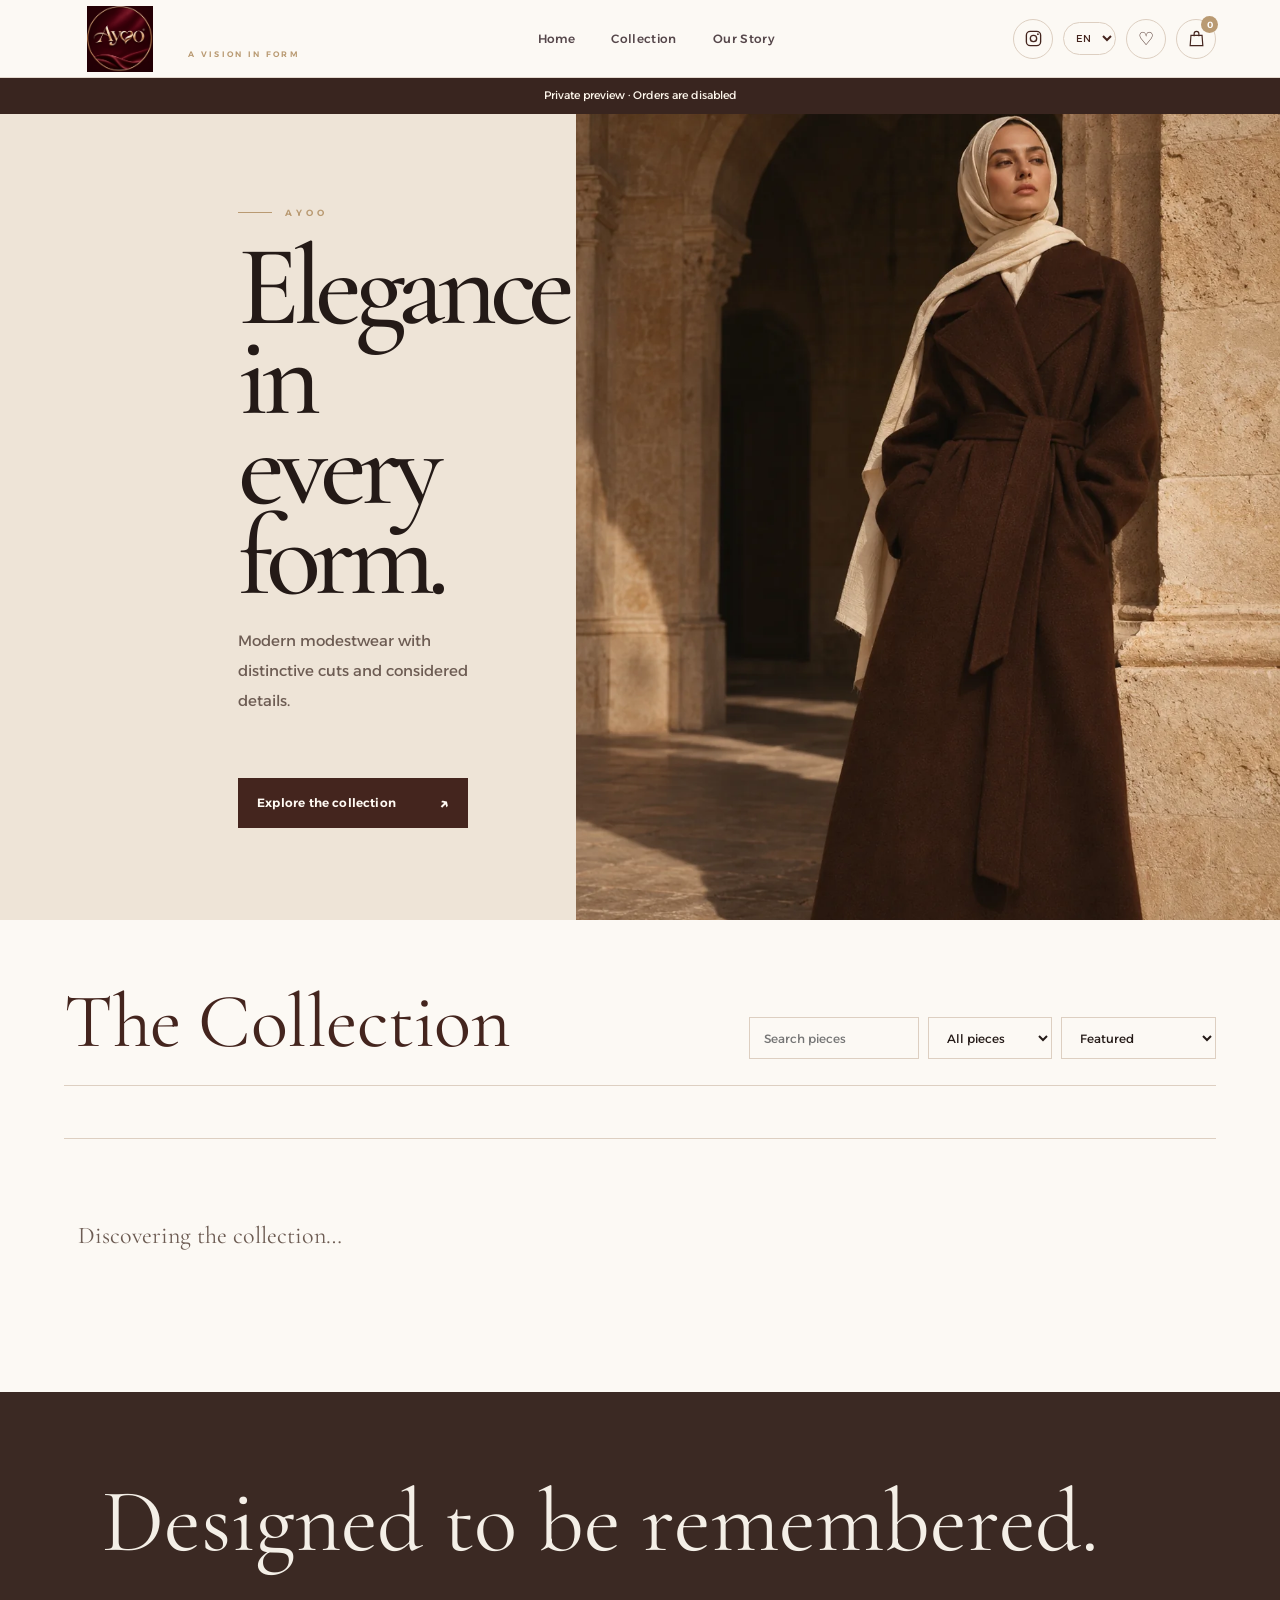
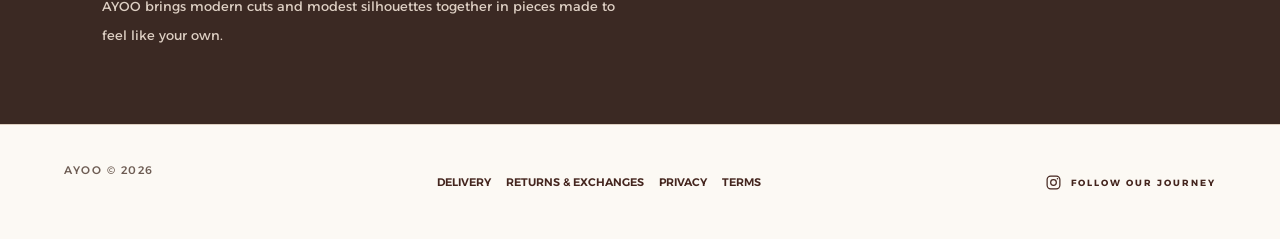
==== commit 474f4194: "Redesign AYOO private storefront and fix catalog navigation" ====
--- a/index.html
+++ b/index.html
@@ -5,7 +5,6 @@
 <title>AYOO — A Vision in Form</title>
 <meta name="robots" content="noindex,nofollow,noarchive">
 <meta name="description" content="Discover AYOO's considered wardrobe: modern femininity, timeless forms and thoughtful details.">
-<meta name="robots" content="index,follow,max-image-preview:large">
 <meta name="referrer" content="strict-origin-when-cross-origin">
 <meta property="og:type" content="website">
 <meta property="og:site_name" content="AYOO">
@@ -36,39 +35,185 @@
 /* AYOO shopping bag and checkout */
 .bag-trigger{position:relative}.bag-count{position:absolute;top:-4px;right:-3px;background:var(--gold);color:#fff;border-radius:50%;min-width:17px;height:17px;font:600 9px var(--sans);display:grid;place-items:center}.bag-overlay{position:fixed;inset:0;background:#1c0b12a8;z-index:80;display:none;align-items:center;justify-content:center;padding:14px}.bag-overlay.open{display:flex}.bag-panel{width:min(720px,100%);max-height:92vh;overflow:auto;background:var(--paper);padding:clamp(20px,4vw,38px);box-shadow:0 24px 80px #16060c55}.bag-head{display:flex;justify-content:space-between;align-items:center;border-bottom:1px solid var(--line);padding-bottom:16px}.bag-head h2{font:400 34px var(--serif);color:var(--wine);margin:0}.bag-close{border:1px solid var(--line);background:transparent;width:38px;height:38px;color:var(--wine);font-size:20px}.bag-line{display:grid;grid-template-columns:74px 1fr auto;gap:14px;padding:17px 0;border-bottom:1px solid var(--line);align-items:center}.bag-line img{width:74px;height:92px;object-fit:cover;background:#eee}.bag-line strong{display:block;font:500 13px var(--sans);color:var(--wine)}.bag-line small{display:block;color:var(--muted);font:10px/1.8 var(--sans);margin-top:5px}.bag-qty{display:flex;align-items:center;gap:9px;margin-top:8px}.bag-qty button{width:25px;height:25px;border:1px solid var(--line);background:transparent;color:var(--wine)}.bag-remove{border:0;background:none;color:#9a6b6b;font-size:11px;margin-top:7px;padding:0}.bag-total{display:flex;justify-content:space-between;padding:18px 0;font:600 14px var(--sans);color:var(--wine)}.bag-note{font:11px/1.9 var(--sans);color:var(--muted);background:#f3eae1;padding:12px 14px;margin:10px 0 18px}.bag-checkout{width:100%;padding:16px;background:var(--wine);color:#fff;border:0;font:600 10px var(--sans);letter-spacing:1.5px}.bag-form{display:none;margin-top:20px;border-top:1px solid var(--line);padding-top:20px}.bag-form.open{display:block}.bag-form h3{font:400 27px var(--serif);color:var(--wine);margin:0 0 14px}.bag-fields{display:grid;grid-template-columns:1fr 1fr;gap:11px}.bag-fields label{display:block;font:600 9px var(--sans);letter-spacing:.7px;color:var(--muted)}.bag-fields input,.bag-fields textarea{width:100%;margin-top:6px;border:1px solid var(--line);background:#fff;padding:12px;color:var(--ink);font:12px var(--sans);border-radius:0}.bag-fields .wide{grid-column:1/-1}.bag-status{font:11px/1.8 var(--sans);color:var(--wine);margin-top:12px;white-space:pre-line}.bag-empty{padding:35px 0;text-align:center;color:var(--muted);font:22px var(--serif)}
 @media(max-width:520px){.bag-line{grid-template-columns:58px 1fr auto;gap:9px}.bag-line img{width:58px;height:76px}.bag-fields{grid-template-columns:1fr}.bag-fields .wide{grid-column:auto}}
-</style></head>
+</style>
+<link rel="stylesheet" href="https://fonts.googleapis.com/css2?family=Cormorant+Garamond:wght@400;500;600&display=swap">
+<link rel="stylesheet" href="./storefront.css">
+</head>
 <body>
-<header><a class="brand" href="./" aria-label="AYOO home"><span class="brand-mark"><img src="./9AEC5617-2D25-41EC-83BF-7AB413B242A8.png" alt="AYOO logo"></span><span class="brand-caption">A VISION IN FORM</span></a><nav><a href="./">Home</a><a href="#collection">Collection</a><a href="#story">Our Story</a></nav><div class="header-actions"><a class="icon-btn instagram-link" href="https://www.instagram.com/ayoo_.fashion/" target="_blank" rel="noopener noreferrer" aria-label="AYOO on Instagram" title="Instagram"><svg viewBox="0 0 24 24" aria-hidden="true"><rect x="3" y="3" width="18" height="18" rx="5" fill="none" stroke="currentColor" stroke-width="1.7"/><circle cx="12" cy="12" r="4" fill="none" stroke="currentColor" stroke-width="1.7"/><circle cx="17.6" cy="6.6" r="1.1" fill="currentColor"/></svg></a><select id="languageSelect" aria-label="Language" style="border:1px solid var(--line);background:transparent;color:var(--wine);padding:8px;border-radius:20px;font-size:10px"><option value="en">EN</option><option value="tr">TR</option><option value="ar">AR</option></select><button class="icon-btn" id="wishlistButton" aria-label="Wishlist">♡</button><button class="icon-btn bag-trigger" id="bagButton" aria-label="Shopping bag">♧<span class="bag-count" id="bagCount">0</span></button></div></header>
-<section id="home"><section class="hero"><div class="hero-copy"><div class="eyebrow">A VISION IN FORM</div><h1>Elegance<br>in every form.</h1><p>Contemporary pieces shaped by timeless femininity, thoughtful details and a distinctive point of view.</p><a class="cta" href="#collection">Explore the collection <span>↗</span></a></div></section>
-<section class="collection" id="collectionBrowser" style="padding-top:35px;padding-bottom:20px"><div class="section-top"><div><div class="small">EXPLORE / AYOO</div><h2 id="collectionHeading">Collections</h2></div></div><div id="collectionCards" class="grid"></div></section>\n<section class="collection" id="collection"><div class="section-top"><div><div class="small">THE EDIT / 01</div><h2>Selected pieces</h2></div><div class="tools"><input id="productSearch" type="search" placeholder="Search pieces" aria-label="Search products"><select id="stockFilter" aria-label="Availability"><option value="all">All pieces</option><option value="available">In stock</option><option value="unavailable">Out of stock</option></select><span class="small" id="productCount">THE AYOO EDIT</span><select id="sortProducts" aria-label="Sort products"><option value="featured">Featured</option><option value="name">Name A–Z</option><option value="priceLow">Price: low to high</option><option value="priceHigh">Price: high to low</option></select></div></div><div id="productGrid" class="grid"><div class="empty">Discovering the collection...</div></div></section>
-<section class="story" id="story"><div class="eyebrow">THE AYOO POINT OF VIEW</div><h2>Designed to be remembered.</h2><p>AYOO explores the meeting of modern expression and timeless elegance. Each piece is an invitation to define your own form.</p></section></section>
+<a class="skip-link" href="#main">Skip to content</a>
+<header class="site-header"><a class="brand" href="./" aria-label="AYOO home"><span class="brand-mark"><img src="./9AEC5617-2D25-41EC-83BF-7AB413B242A8.png" alt="AYOO logo"></span><span class="brand-caption">A VISION IN FORM</span></a><nav><a href="./">Home</a><a href="#collection">Collection</a><a href="#story">Our Story</a></nav><div class="header-actions"><a class="icon-btn instagram-link" href="https://www.instagram.com/ayoo_.fashion/" target="_blank" rel="noopener noreferrer" aria-label="AYOO on Instagram" title="Instagram"><svg viewBox="0 0 24 24" aria-hidden="true"><rect x="3" y="3" width="18" height="18" rx="5" fill="none" stroke="currentColor" stroke-width="1.7"/><circle cx="12" cy="12" r="4" fill="none" stroke="currentColor" stroke-width="1.7"/><circle cx="17.6" cy="6.6" r="1.1" fill="currentColor"/></svg></a><select id="languageSelect" aria-label="Language" style="border:1px solid var(--line);background:transparent;color:var(--wine);padding:8px;border-radius:20px;font-size:10px"><option value="en">EN</option><option value="tr">TR</option><option value="ar">AR</option></select><button class="icon-btn" id="wishlistButton" aria-label="Wishlist">♡</button><button class="icon-btn bag-trigger" id="bagButton" aria-label="Shopping bag"><svg viewBox="0 0 24 24" fill="none" stroke="currentColor" stroke-width="1.5" aria-hidden="true"><path d="M5 8h14l1 13H4L5 8Z"/><path d="M9 9V6a3 3 0 0 1 6 0v3"/></svg><span class="bag-count" id="bagCount">0</span></button></div></header>
+<p class="preview-notice" id="previewNotice">Private preview · Orders are disabled</p>
+<main id="main" tabindex="-1">
+<div id="home">
+  <section class="hero editorial-hero">
+    <div class="hero-copy">
+      <div class="eyebrow">AYOO</div>
+      <h1>Elegance<br>in every form.</h1>
+      <p>Modern modestwear with distinctive cuts and considered details.</p>
+      <a class="cta" href="#collection">Explore the collection <span aria-hidden="true">↗</span></a>
+    </div>
+    <figure class="hero-visual"><img src="./editorial-outerwear.webp" alt="" fetchpriority="high" width="1024" height="1280"></figure>
+  </section>
+  <section class="collection" id="collection" aria-labelledby="collectionHeading">
+    <div class="section-top">
+      <h2 id="collectionHeading">The Collection</h2>
+      <div class="tools">
+        <input id="productSearch" type="search" placeholder="Search pieces" aria-label="Search products">
+        <select id="stockFilter" aria-label="Availability"><option value="all">All pieces</option><option value="available">In stock</option><option value="unavailable">Out of stock</option></select>
+        <select id="sortProducts" aria-label="Sort products"><option value="featured">Featured</option><option value="name">Name A–Z</option><option value="priceLow">Price: low to high</option><option value="priceHigh">Price: high to low</option></select>
+      </div>
+    </div>
+    <div class="catalog-bar">
+      <div id="collectionCards" class="collection-links"></div>
+      <span class="small" id="productCount" aria-live="polite"></span>
+    </div>
+    <div id="productGrid" class="grid"><p class="empty">Discovering the collection…</p></div>
+    <noscript><p class="empty">Enable JavaScript to browse the AYOO catalogue.</p></noscript>
+  </section>
+  <section class="story" id="story">
+    <h2>Designed to be remembered.</h2>
+    <p>AYOO brings modern cuts and modest silhouettes together in pieces made to feel like your own.</p>
+  </section>
+</div>
 <section id="detail"><button class="back" id="backButton">← BACK TO COLLECTION</button><div class="detail-layout"><div><img id="mainImage" class="gallery-main" alt="Product image"><div id="thumbs" class="thumbs"></div></div><div class="detail-info"><div class="eyebrow">AYOO / THE EDIT</div><h1 id="detailName"></h1><div id="detailCollection" class="collection-name"></div><div id="detailPrice" class="detail-price"></div><p id="detailSubtitle" class="description"></p><p id="detailDescription" class="description"></p><div class="option-label">Select colour</div><div id="colorOptions" class="variant-colors"></div><div class="option-label">Select size</div><div id="sizeOptions" class="size-options"></div><div id="availability" class="availability" aria-live="polite">Select a colour and size.</div><div id="selectionSummary" class="selection-summary" aria-live="polite"></div><div class="buy-row"><button id="addBag" class="add-bag">ADD TO BAG</button><button id="shareProduct" class="share" aria-label="Share product">↗</button></div><div class="detail-note">A VISION BY AYOO · FORM 01</div></div></div></section>
-<div class="bag-overlay" id="bagOverlay" role="dialog" aria-modal="true" aria-label="Shopping bag"><div class="bag-panel"><div class="bag-head"><h2 id="bagTitle">Your bag</h2><button class="bag-close" id="bagClose" aria-label="Close">×</button></div><div id="bagLines"></div><div id="bagSummary"></div><div class="bag-form" id="checkoutFormWrap"><h3>Delivery details</h3><form id="checkoutForm"><div class="bag-fields"><label class="wide">Full name<input name="customer_name" required minlength="2" autocomplete="name"></label><label>Email address<input name="customer_email" type="email" required autocomplete="email"></label><label>Phone number<input name="customer_phone" required minlength="6" autocomplete="tel"></label><label class="wide">Street address<input name="address_line1" required minlength="4" autocomplete="street-address"></label><label>City<input name="city" required minlength="2" value="Istanbul" autocomplete="address-level2"></label><label>Postal code<input name="postal_code" required minlength="2" autocomplete="postal-code"></label><label class="wide">Order note (optional)<textarea name="customer_note" rows="2"></textarea></label></div><div class="bag-note">Cash on delivery is currently available only in Türkiye. Shipping cost will be confirmed by AYOO before dispatch; the amount shown above is the product subtotal, not a final delivered total.</div><button class="bag-checkout" id="placeOrder" type="submit">PLACE ORDER · CASH ON DELIVERY</button><div class="bag-status" id="checkoutStatus" role="status"></div></form></div></div></div><footer><span>AYOO © 2026</span><span>A VISION IN FORM</span><nav class="footer-policies" aria-label="Customer policies"><a href="./policies.html#policy-0">Delivery</a><a href="./policies.html#policy-1">Returns & Exchanges</a><a href="./policies.html#policy-2">Privacy</a><a href="./policies.html#policy-3">Terms</a></nav><a class="footer-instagram" href="https://www.instagram.com/ayoo_.fashion/" target="_blank" rel="noopener noreferrer"><svg viewBox="0 0 24 24" aria-hidden="true"><rect x="3" y="3" width="18" height="18" rx="5" fill="none" stroke="currentColor" stroke-width="1.7"/><circle cx="12" cy="12" r="4" fill="none" stroke="currentColor" stroke-width="1.7"/><circle cx="17.6" cy="6.6" r="1.1" fill="currentColor"/></svg><span>FOLLOW OUR JOURNEY</span></a><span>DESIGNED WITH INTENTION</span></footer>
+</main>
+<div class="bag-overlay" id="bagOverlay" role="dialog" aria-modal="true" aria-label="Shopping bag"><div class="bag-panel"><div class="bag-head"><h2 id="bagTitle">Your bag</h2><button class="bag-close" id="bagClose" aria-label="Close">×</button></div><div id="bagLines"></div><div id="bagSummary"></div></div></div><footer><span>AYOO © 2026</span><nav class="footer-policies" aria-label="Customer policies"><a href="./policies.html#policy-0">Delivery</a><a href="./policies.html#policy-1">Returns & Exchanges</a><a href="./policies.html#policy-2">Privacy</a><a href="./policies.html#policy-3">Terms</a></nav><a class="footer-instagram" href="https://www.instagram.com/ayoo_.fashion/" target="_blank" rel="noopener noreferrer"><svg viewBox="0 0 24 24" aria-hidden="true"><rect x="3" y="3" width="18" height="18" rx="5" fill="none" stroke="currentColor" stroke-width="1.7"/><circle cx="12" cy="12" r="4" fill="none" stroke="currentColor" stroke-width="1.7"/><circle cx="17.6" cy="6.6" r="1.1" fill="currentColor"/></svg><span>FOLLOW OUR JOURNEY</span></a></footer>
 <script type="module">
 import {supabase} from './config.js';
-const $=id=>document.getElementById(id);let products=[],variants=[],translations={},collections=[],promotions=[],activeProduct=null,selectedColor=null,selectedSize=null,language=localStorage.getItem('ayoo-language')||'en';
-const wishlistKey='ayoo-wishlist';function wishList(){try{return JSON.parse(localStorage.getItem(wishlistKey)||'[]')}catch{return []}}function saveWish(a){localStorage.setItem(wishlistKey,JSON.stringify(a))}
+const $=id=>document.getElementById(id);let catalogState='loading', products=[],variants=[],translations={},collections=[],promotions=[],activeProduct=null,selectedColor=null,selectedSize=null,language=localStorage.getItem('ayoo-language')||'en';
+if(!['en','tr','ar'].includes(language))language='en';
+const wishlistKey='ayoo-wishlist';function wishList(){try{const saved=JSON.parse(localStorage.getItem(wishlistKey)||'[]');return Array.isArray(saved)?saved:[]}catch{return []}}function saveWish(a){localStorage.setItem(wishlistKey,JSON.stringify(a))}
 function text(v){return v==null?'':String(v)}
 function productText(p,field){return translations[String(p.id)]?.[field]||p[field]||''}
-const ui={en:{home:'Home',collection:'Collection',story:'Our Story',explore:'Explore the collection',selected:'Selected pieces',sortFeatured:'Featured',sortName:'Name A–Z',sortLow:'Price: low to high',sortHigh:'Price: high to low',search:'Search pieces',allPieces:'All pieces',inStock:'In stock',outOfStock:'Out of stock',back:'← BACK TO COLLECTION',color:'Select colour',size:'Select size',bag:'ADD TO BAG · COMING SOON',available:'Available sizes shown above',unavailable:'Currently unavailable',wishlistEmpty:'Your wishlist is empty.'},tr:{home:'Ana Sayfa',collection:'Koleksiyon',story:'Hikâyemiz',explore:'Koleksiyonu keşfet',selected:'Seçili parçalar',sortFeatured:'Öne çıkanlar',sortName:'İsim A–Z',sortLow:'Fiyat: artan',sortHigh:'Fiyat: azalan',search:'Ürün ara',allPieces:'Tüm ürünler',inStock:'Stokta',outOfStock:'Tükendi',back:'← KOLEKSİYONA DÖN',color:'Renk seçin',size:'Beden seçin',bag:'ÇANTAYA EKLE · YAKINDA',available:'Mevcut bedenler yukarıda',unavailable:'Şu anda mevcut değil',wishlistEmpty:'Favori listeniz boş.'},ar:{home:'الرئيسية',collection:'المجموعة',story:'قصتنا',explore:'اكتشفي المجموعة',selected:'قطع مختارة',sortFeatured:'الأبرز',sortName:'الاسم أ–ي',sortLow:'السعر: الأقل أولاً',sortHigh:'السعر: الأعلى أولاً',search:'ابحث عن قطعة',allPieces:'كل القطع',inStock:'متوفر',outOfStock:'نفد المخزون',back:'العودة إلى المجموعة ←',color:'اختاري اللون',size:'اختاري المقاس',bag:'أضيفي إلى الحقيبة · قريباً',available:'المقاسات المتاحة ظاهرة أعلاه',unavailable:'غير متوفر حالياً',wishlistEmpty:'قائمة أمنياتك فارغة.'}};
-function applyLanguage(){const t=ui[language]||ui.en;document.documentElement.lang=language;document.documentElement.dir=language==='ar'?'rtl':'ltr';const links=document.querySelectorAll('nav a');if(links[0])links[0].textContent=t.home;if(links[1])links[1].textContent=t.collection;if(links[2])links[2].textContent=t.story;const cta=document.querySelector('.cta');if(cta)cta.innerHTML=t.explore+' <span>↗</span>';const h=document.querySelector('.section-top h2');if(h)h.textContent=t.selected;const heroTitle=document.querySelector('.hero h1'),heroText=document.querySelector('.hero p'),storyTitle=document.querySelector('.story h2'),storyText=document.querySelector('.story p');if(language==='ar'){if(heroTitle)heroTitle.innerHTML='أناقة<br>في كل تفصيلة.';if(heroText)heroText.textContent='قطع عصرية تجمع الأنوثة الخالدة بالتفاصيل المدروسة والهوية المميزة.';if(storyTitle)storyTitle.textContent='تصميم يبقى في الذاكرة.';if(storyText)storyText.textContent='تستكشف AYOO لقاء التعبير المعاصر بالأناقة الخالدة. كل قطعة دعوة للتعبير عن أسلوبك الخاص.'}else if(language==='tr'){if(heroTitle)heroTitle.innerHTML='Her formda<br>zarafet.';if(heroText)heroText.textContent='Zamansız feminenlik, incelikli detaylar ve özgün bir bakış açısıyla şekillenen çağdaş parçalar.';if(storyTitle)storyTitle.textContent='Hatırlanmak için tasarlandı.';if(storyText)storyText.textContent='AYOO, modern ifade ile zamansız zarafetin buluşmasını keşfeder. Her parça kendi tarzınızı tanımlamaya davettir.'}else{if(heroTitle)heroTitle.innerHTML='Elegance<br>in every form.';if(heroText)heroText.textContent='Contemporary pieces shaped by timeless femininity, thoughtful details and a distinctive point of view.';if(storyTitle)storyTitle.textContent='Designed to be remembered.';if(storyText)storyText.textContent='AYOO explores the meeting of modern expression and timeless elegance. Each piece is an invitation to define your own form.'}$('backButton').textContent=t.back;$('addBag').textContent=t.bag;document.querySelectorAll('.option-label')[0].textContent=t.color;document.querySelectorAll('.option-label')[1].textContent=t.size;const opts=$('sortProducts').options;opts[0].text=t.sortFeatured;opts[1].text=t.sortName;opts[2].text=t.sortLow;opts[3].text=t.sortHigh;$('productSearch').placeholder=t.search;$('stockFilter').options[0].text=t.allPieces;$('stockFilter').options[1].text=t.inStock;$('stockFilter').options[2].text=t.outOfStock;$('languageSelect').value=language;renderProducts();}
-$('languageSelect').addEventListener('change',async(e)=>{language=e.target.value;localStorage.setItem('ayoo-language',language);translations={};applyLanguage();if(activeProduct)openProduct(activeProduct.id,false);const ids=products.map(p=>p.id);if(!ids.length)return;try{const {data,error}=await supabase.from('product_translations').select('*').in('product_id',ids).eq('language',language);if(error)throw error;(data||[]).forEach(x=>translations[String(x.product_id)]=x);renderProducts();if(activeProduct)openProduct(activeProduct.id,false)}catch(err){console.error('Translation loading failed:',err);toast('Some product translations could not be loaded.')}});function money(v,c){if(v==null||v==='')return '';try{return new Intl.NumberFormat(undefined,{style:'currency',currency:c||'USD',maximumFractionDigits:2}).format(Number(v))}catch{return Number(v).toFixed(2)+' '+(c||'USD')}}
-function productImages(p){const a=Array.isArray(p.image_urls)?p.image_urls:[];if(p.image_url&&!a.includes(p.image_url))a.unshift(p.image_url);return a.filter(Boolean)}
+const ui={en:{home:'Home',collection:'Collection',story:'Our Story',explore:'Explore the collection',selected:'Selected pieces',sortFeatured:'Featured',sortName:'Name A–Z',sortLow:'Price: low to high',sortHigh:'Price: high to low',search:'Search pieces',allPieces:'All pieces',inStock:'In stock',outOfStock:'Out of stock',back:'← BACK TO COLLECTION',color:'Select colour',size:'Select size',bag:'ADD TO BAG',available:'Available sizes shown above',unavailable:'Currently unavailable',wishlistEmpty:'Your wishlist is empty.'},tr:{home:'Ana Sayfa',collection:'Koleksiyon',story:'Hikâyemiz',explore:'Koleksiyonu keşfet',selected:'Seçili parçalar',sortFeatured:'Öne çıkanlar',sortName:'İsim A–Z',sortLow:'Fiyat: artan',sortHigh:'Fiyat: azalan',search:'Ürün ara',allPieces:'Tüm ürünler',inStock:'Stokta',outOfStock:'Tükendi',back:'← KOLEKSİYONA DÖN',color:'Renk seçin',size:'Beden seçin',bag:'ÇANTAYA EKLE · YAKINDA',available:'Mevcut bedenler yukarıda',unavailable:'Şu anda mevcut değil',wishlistEmpty:'Favori listeniz boş.'},ar:{home:'الرئيسية',collection:'المجموعة',story:'قصتنا',explore:'اكتشفي المجموعة',selected:'قطع مختارة',sortFeatured:'الأبرز',sortName:'الاسم أ–ي',sortLow:'السعر: الأقل أولاً',sortHigh:'السعر: الأعلى أولاً',search:'ابحث عن قطعة',allPieces:'كل القطع',inStock:'متوفر',outOfStock:'نفد المخزون',back:'العودة إلى المجموعة ←',color:'اختاري اللون',size:'اختاري المقاس',bag:'أضيفي إلى الحقيبة',available:'المقاسات المتاحة ظاهرة أعلاه',unavailable:'غير متوفر حالياً',wishlistEmpty:'قائمة أمنياتك فارغة.'}};
+function applyLanguage(){const t=ui[language]||ui.en;document.documentElement.lang=language;document.documentElement.dir=language==='ar'?'rtl':'ltr';const links=document.querySelectorAll('nav a');if(links[0])links[0].textContent=t.home;if(links[1])links[1].textContent=t.collection;if(links[2])links[2].textContent=t.story;const cta=document.querySelector('.cta');if(cta)cta.innerHTML=t.explore+' <span>↗</span>';$('previewNotice').textContent=storeText('preview');const heroTitle=document.querySelector('.hero h1'),heroText=document.querySelector('.hero p'),storyTitle=document.querySelector('.story h2'),storyText=document.querySelector('.story p');if(language==='ar'){if(heroTitle)heroTitle.innerHTML='أناقة<br>في كل تفصيلة.';if(heroText)heroText.textContent='قطع عصرية تجمع الأنوثة الخالدة بالتفاصيل المدروسة والهوية المميزة.';if(storyTitle)storyTitle.textContent='تصميم يبقى في الذاكرة.';if(storyText)storyText.textContent='تستكشف AYOO لقاء التعبير المعاصر بالأناقة الخالدة. كل قطعة دعوة للتعبير عن أسلوبك الخاص.'}else if(language==='tr'){if(heroTitle)heroTitle.innerHTML='Her formda<br>zarafet.';if(heroText)heroText.textContent='Zamansız feminenlik, incelikli detaylar ve özgün bir bakış açısıyla şekillenen çağdaş parçalar.';if(storyTitle)storyTitle.textContent='Hatırlanmak için tasarlandı.';if(storyText)storyText.textContent='AYOO, modern ifade ile zamansız zarafetin buluşmasını keşfeder. Her parça kendi tarzınızı tanımlamaya davettir.'}else{if(heroTitle)heroTitle.innerHTML='Elegance<br>in every form.';if(heroText)heroText.textContent='Modern modestwear with distinctive cuts and considered details.';if(storyTitle)storyTitle.textContent='Designed to be remembered.';if(storyText)storyText.textContent='AYOO brings modern cuts and modest silhouettes together in pieces made to feel like your own.'}$('backButton').textContent=t.back;$('addBag').textContent=t.bag;document.querySelectorAll('.option-label')[0].textContent=t.color;document.querySelectorAll('.option-label')[1].textContent=t.size;const opts=$('sortProducts').options;opts[0].text=t.sortFeatured;opts[1].text=t.sortName;opts[2].text=t.sortLow;opts[3].text=t.sortHigh;$('productSearch').placeholder=t.search;$('stockFilter').options[0].text=t.allPieces;$('stockFilter').options[1].text=t.inStock;$('stockFilter').options[2].text=t.outOfStock;$('languageSelect').value=language;renderCollections();renderProducts();}
+$('languageSelect').addEventListener('change',async(e)=>{language=e.target.value;localStorage.setItem('ayoo-language',language);translations={};applyLanguage();if(activeProduct)openProduct(activeProduct.id,false);const requestedLanguage=language;const ids=products.map(p=>p.id);if(!ids.length)return;try{const {data,error}=await supabase.from('product_translations').select('*').in('product_id',ids).eq('language',requestedLanguage);if(requestedLanguage!==language)return;if(error)throw error;(data||[]).forEach(x=>translations[String(x.product_id)]=x);renderProducts();if(activeProduct)openProduct(activeProduct.id,false)}catch(err){console.error('Translation loading failed:',err);toast('Some product translations could not be loaded.')}});
+function productImages(p){const a=Array.isArray(p.image_urls)?[...p.image_urls]:[];if(p.image_url&&!a.includes(p.image_url))a.unshift(p.image_url);return a.filter(Boolean)}
 function variantsFor(p){return variants.filter(v=>String(v.product_id)===String(p.id)&&v.active!==false)}
+function money(value, currency = 'USD') {
+  const amount = Number(value ?? 0);
+  const code = /^[A-Z]{3}$/.test(currency || '') ? currency : 'USD';
+  return new Intl.NumberFormat(storefrontCopy[language] ? language : 'en', {
+    style: 'currency',
+    currency: code
+  }).format(amount);
+}
 function baseVariantPrice(p,v){return v?.price_override!=null?Number(v.price_override):Number(p.price||0)}
 function promotionalPrice(p,base){const now=Date.now();const applicable=promotions.filter(x=>x.active&&now>=new Date(x.starts_at).getTime()&&now<=new Date(x.ends_at).getTime()&&(x.scope==='all'||(x.scope==='collection'&&x.collection_name===p.collection)||(x.scope==='products'&&(x.product_ids||[]).map(String).includes(String(p.id)))));return applicable.reduce((best,x)=>{let candidate=base;if(x.discount_type==='percent')candidate=Math.max(0,base*(1-Number(x.discount_value)/100));else if((x.currency||'USD')===(p.currency||'USD'))candidate=Math.max(0,base-Number(x.discount_value));return Math.min(best,candidate)},base)}
 function effectivePrice(p,v){return Math.min(baseVariantPrice(p,v),promotionalPrice(p,baseVariantPrice(p,v)))}
 function saleInfo(p){const v=variantsFor(p).find(x=>x.in_stock===true);const base=baseVariantPrice(p,v);const sale=effectivePrice(p,v);return sale<base?{price:sale,base,percent:Math.round((1-sale/base)*100)}:null}
-function makeCard(p){const card=document.createElement('article');card.className='card';const media=document.createElement('div');media.className='card-media';const image=document.createElement('img');image.loading='lazy';image.src=p.image_url||(productImages(p)[0]||'');image.alt=text(p.name);const fav=document.createElement('button');fav.className='favorite';fav.textContent=wishList().includes(String(p.id))?'♥':'♡';fav.onclick=e=>{e.stopPropagation();let a=wishList(),id=String(p.id);a=a.includes(id)?a.filter(x=>x!==id):[...a,id];saveWish(a);fav.textContent=a.includes(id)?'♥':'♡'};media.append(image,fav);const sale=saleInfo(p);if(sale){const badge=document.createElement('span');badge.className='sale';badge.textContent='-'+sale.percent+'%';media.append(badge)}const title=document.createElement('h3');title.textContent=productText(p,'name');const meta=document.createElement('div');meta.className='card-meta';const collection=document.createElement('span');collection.textContent=text(p.collection||'AYOO COLLECTION');const price=document.createElement('span');price.className='price';price.textContent=money(sale?sale.price:p.price,p.currency);if(sale){const old=document.createElement('del');old.className='old-price';old.textContent=money(sale.base,p.currency);price.append(old)}meta.append(collection,price);card.append(media,title,meta);const cs=[...new Map(variantsFor(p).map(v=>[v.color_name,v])).values()];if(cs.length){const sw=document.createElement('div');sw.className='swatches';cs.slice(0,6).forEach(v=>{const dot=document.createElement('i');dot.style.background=v.color_hex||'#888';dot.title=v.color_name;sw.append(dot)});card.append(sw)}card.onclick=()=>openProduct(p.id);return card}
-function renderCollections(){const root=$('collectionCards');root.innerHTML='';if(!collections.length){$('collectionBrowser').style.display='none';return}collections.forEach(col=>{const card=document.createElement('article');card.className='card';const media=document.createElement('div');media.className='card-media';const img=document.createElement('img');img.loading='lazy';img.src=col.cover_image_url||'';img.alt=text(col.name);media.append(img);const title=document.createElement('h3');title.textContent=col.name;const desc=document.createElement('div');desc.className='card-meta';desc.textContent=text(col.description||'Explore the collection');card.append(media,title,desc);card.onclick=()=>{history.pushState({},'','?collection='+encodeURIComponent(col.slug));products=window.allPublishedProducts.filter(p=>p.collection===col.name||p.collection_id===col.id);$('collectionHeading').textContent=col.name;renderProducts();$('collection').scrollIntoView({behavior:'smooth'});};root.append(card)});window.allPublishedProducts=[...products];}
-function renderProducts(){const grid=$('productGrid');grid.innerHTML='';const query=$('productSearch').value.trim().toLocaleLowerCase(language==='tr'?'tr':language==='ar'?'ar':'en');const availability=$('stockFilter').value;let list=products.filter(p=>{const searchable=[productText(p,'name'),productText(p,'subtitle'),productText(p,'description'),p.collection].join(' ').toLocaleLowerCase(language==='tr'?'tr':language==='ar'?'ar':'en');const inStock=variantsFor(p).some(v=>v.in_stock===true);return(!query||searchable.includes(query))&&(availability==='all'||(availability==='available'?inStock:!inStock))});const sort=$('sortProducts').value;if(sort==='name')list.sort((a,b)=>text(a.name).localeCompare(text(b.name)));if(sort==='priceLow')list.sort((a,b)=>Number(a.price||0)-Number(b.price||0));if(sort==='priceHigh')list.sort((a,b)=>Number(b.price||0)-Number(a.price||0));$('productCount').textContent=String(list.length).padStart(2,'0')+' PIECES';if(!list.length){grid.innerHTML='<div class="empty">The collection is being prepared.</div>';return}list.forEach(p=>grid.append(makeCard(p)))}
-async function loadProducts(){const {data,error}=await supabase.from('products').select('*').eq('published',true).order('sort_order',{ascending:true});if(error){$('productGrid').textContent='The collection is temporarily unavailable.';console.error(error);return}products=data||[];const ids=products.map(p=>p.id);if(ids.length){const [vr,tr,pr]=await Promise.all([supabase.from('public_product_variants').select('*').in('product_id',ids),supabase.from('product_translations').select('*').in('product_id',ids).eq('language',language),supabase.from('promotions').select('*').eq('active',true)]);if(pr.error){console.warn('Promotions unavailable',pr.error);promotions=[]}else promotions=pr.data||[];if(vr.error){console.error('Variant availability unavailable',vr.error);variants=[]}else variants=(vr.data||[]).filter(v=>v.active!==false);if(tr.error){console.error('Translations unavailable',tr.error);translations={}}else{translations={};(tr.data||[]).forEach(x=>translations[String(x.product_id)]=x)}}const cr=await supabase.from('collections').select('*').eq('published',true).order('sort_order',{ascending:true});if(cr.error){console.warn('Collections unavailable',cr.error);collections=[]}else collections=cr.data||[];renderCollections();applyLanguage();const params=new URLSearchParams(location.search),id=params.get('product'),collectionSlug=params.get('collection');if(collectionSlug){const col=collections.find(x=>x.slug===collectionSlug);if(col){products=products.filter(p=>p.collection===col.name||p.collection_id===col.id);$('collectionHeading').textContent=col.name;document.querySelector('.section-top h2').textContent=col.name;}}renderProducts();renderBagCount();if(id)openProduct(id,false)}
+function makeCard(p){const card=document.createElement('article');card.className='card';const media=document.createElement('div');media.className='card-media';const image=document.createElement('img');image.loading='lazy';const cover=productImages(p)[0];if(cover)image.src=cover;image.alt=text(p.name);const fav=document.createElement('button');fav.className='favorite';fav.type='button';const updateFavorite=()=>{const saved=wishList().includes(String(p.id));fav.textContent=saved?'♥':'♡';fav.setAttribute('aria-pressed',String(saved));fav.setAttribute('aria-label',storeText(saved?'unsave':'save')+' · '+productText(p,'name'))};updateFavorite();fav.onclick=e=>{e.stopPropagation();let a=wishList(),id=String(p.id);a=a.includes(id)?a.filter(x=>x!==id):[...a,id];saveWish(a);updateFavorite();if(new URLSearchParams(location.search).has('saved'))renderProducts()};media.append(image,fav);const sale=saleInfo(p);if(sale){const badge=document.createElement('span');badge.className='sale';badge.textContent='-'+sale.percent+'%';media.append(badge)}const title=document.createElement('h3');const link=document.createElement('a');link.textContent=productText(p,'name');link.href=catalogUrl({product:p.id});link.onclick=event=>{if(event.metaKey||event.ctrlKey||event.shiftKey||event.altKey)return;event.preventDefault();openProduct(p.id)};title.append(link);const meta=document.createElement('div');meta.className='card-meta';const collection=document.createElement('span');collection.textContent=text(p.collection||'AYOO COLLECTION');const price=document.createElement('span');price.className='price';price.textContent=money(sale?sale.price:p.price,p.currency);if(sale){const old=document.createElement('del');old.className='old-price';old.textContent=money(sale.base,p.currency);price.append(old)}meta.append(collection,price);card.append(media,title,meta);const cs=[...new Map(variantsFor(p).map(v=>[v.color_name,v])).values()];if(cs.length){const sw=document.createElement('div');sw.className='swatches';cs.slice(0,6).forEach(v=>{const dot=document.createElement('i');dot.style.background=v.color_hex||'#888';dot.title=v.color_name;sw.append(dot)});card.append(sw)}return card}
+const storefrontCopy = {
+  en: {collection: 'The Collection', all: 'All pieces', saved: 'Saved pieces', preview: 'Private preview · Orders are disabled', loading: 'Discovering the collection…', error: 'The collection is temporarily unavailable.', empty: 'No pieces match your selection.', count: 'pieces', bagEmpty: 'Your bag is empty.', bagUnavailable: 'Your saved items are currently unavailable.', subtotal: 'Product subtotal', save: 'Save', unsave: 'Remove from saved pieces'},
+  tr: {collection: 'Koleksiyon', all: 'Tüm parçalar', saved: 'Kaydedilenler', preview: 'Özel ön izleme · Siparişler kapalı', loading: 'Koleksiyon yükleniyor…', error: 'Koleksiyona şu anda ulaşılamıyor.', empty: 'Seçiminize uygun parça bulunamadı.', count: 'parça', bagEmpty: 'Sepetiniz boş.', bagUnavailable: 'Kayıtlı ürünleriniz şu anda mevcut değil.', subtotal: 'Ürün ara toplamı', save: 'Kaydet', unsave: 'Kaydedilenlerden kaldır'},
+  ar: {collection: 'المجموعة', all: 'كل القطع', saved: 'القطع المحفوظة', preview: 'معاينة خاصة · الطلبات غير متاحة', loading: 'جارٍ تحميل المجموعة…', error: 'المجموعة غير متاحة مؤقتًا.', empty: 'لا توجد قطع تطابق اختيارك.', count: 'قطعة', bagEmpty: 'حقيبتك فارغة.', bagUnavailable: 'القطع المحفوظة في حقيبتك غير متاحة حاليًا.', subtotal: 'المجموع الفرعي للقطع', save: 'حفظ', unsave: 'إزالة من المحفوظات'}
+};
+function storeText(key) {
+  return (storefrontCopy[language] || storefrontCopy.en)[key];
+}
+function catalogUrl(params = {}, hash = '') {
+  const query = new URLSearchParams(params).toString();
+  return location.pathname + (query ? '?' + query : '') + hash;
+}
+function showCatalog(params, scroll = true) {
+  history.pushState(null, '', catalogUrl(params, '#collection'));
+  applyRoute(scroll);
+}
+function renderCollections() {
+  const root = $('collectionCards');
+  root.replaceChildren();
+  const params = new URLSearchParams(location.search);
+  const current = params.get('collection');
+  const saved = params.has('saved');
+  const choices = [{label: storeText('all'), value: null}, ...collections.map(col => ({label: col.name, value: col.slug}))];
+  for (const choice of choices) {
+    const urlParams = choice.value ? {collection: choice.value} : {};
+    const link = document.createElement('a');
+    link.textContent = choice.label;
+    link.href = catalogUrl(urlParams, '#collection');
+    if (!saved && choice.value === current) link.setAttribute('aria-current', 'true');
+    link.addEventListener('click', event => {
+      if (event.metaKey || event.ctrlKey || event.shiftKey || event.altKey) return;
+      event.preventDefault();
+      showCatalog(urlParams);
+    });
+    root.append(link);
+  }
+}
+function renderProducts() {
+  const grid = $('productGrid');
+  grid.replaceChildren();
+  const params = new URLSearchParams(location.search);
+  const collection = collections.find(col => col.slug === params.get('collection'));
+  const saved = params.has('saved') ? new Set(wishList()) : null;
+  $('collectionHeading').textContent = saved ? storeText('saved') : collection?.name || storeText('collection');
+  $('wishlistButton').setAttribute('aria-pressed', String(Boolean(saved)));
+  const locale = Object.hasOwn(storefrontCopy, language) ? language : 'en';
+  const query = $('productSearch').value.trim().toLocaleLowerCase(locale);
+  const availability = $('stockFilter').value;
+  const list = products.filter(product => {
+    if (collection && String(product.collection_id) !== String(collection.id) && product.collection !== collection.name) return false;
+    if (saved && !saved.has(String(product.id))) return false;
+    const searchable = ['name', 'subtitle', 'description'].map(field => productText(product, field));
+    searchable.push(product.collection);
+    if (query && !searchable.join(' ').toLocaleLowerCase(locale).includes(query)) return false;
+    const inStock = variantsFor(product).some(variant => variant.in_stock === true);
+    return availability === 'all' || inStock === (availability === 'available');
+  });
+  const sort = $('sortProducts').value;
+  const price = product => effectivePrice(product, variantsFor(product).find(variant => variant.in_stock));
+  if (sort === 'name') list.sort((a, b) => text(productText(a, 'name')).localeCompare(text(productText(b, 'name')), locale));
+  if (sort === 'priceLow') list.sort((a, b) => price(a) - price(b));
+  if (sort === 'priceHigh') list.sort((a, b) => price(b) - price(a));
+  $('productCount').textContent = catalogState === 'ready' ? new Intl.NumberFormat(locale).format(list.length) + ' ' + storeText('count') : '';
+  if (!list.length) {
+    const empty = document.createElement('p');
+    empty.className = 'empty';
+    empty.textContent = storeText(catalogState === 'ready' ? 'empty' : catalogState);
+    grid.append(empty);
+    return;
+  }
+  for (const product of list) grid.append(makeCard(product));
+}
+async function loadProducts(){const {data,error}=await supabase.from('products').select('*').eq('published',true).order('sort_order',{ascending:true});if(error){throw error}products=data||[];const ids=products.map(p=>p.id);if(ids.length){const [vr,tr,pr]=await Promise.all([supabase.from('public_product_variants').select('*').in('product_id',ids),supabase.from('product_translations').select('*').in('product_id',ids).eq('language',language),supabase.from('promotions').select('*').eq('active',true)]);if(pr.error){console.warn('Promotions unavailable',pr.error);promotions=[]}else promotions=pr.data||[];if(vr.error){console.error('Variant availability unavailable',vr.error);variants=[]}else variants=(vr.data||[]).filter(v=>v.active!==false);if(tr.error){console.error('Translations unavailable',tr.error);translations={}}else{translations={};(tr.data||[]).forEach(x=>translations[String(x.product_id)]=x)}}const cr=await supabase.from('collections').select('*').eq('published',true).order('sort_order',{ascending:true});if(cr.error){console.warn('Collections unavailable',cr.error);collections=[]}else collections=cr.data||[];catalogState='ready';applyLanguage();applyRoute(false);renderBagCount()}
 function updateDetailPrice(p,v){const base=baseVariantPrice(p,v),price=effectivePrice(p,v);$('detailPrice').innerHTML='';const current=document.createElement('span');current.textContent=money(price,p.currency);$('detailPrice').append(current);if(price<base){const old=document.createElement('del');old.textContent=money(base,p.currency);$('detailPrice').append(old)}}
-function setActiveGalleryImage(url){const main=$('mainImage');main.src=url||'';$('thumbs').querySelectorAll('img').forEach(img=>img.classList.toggle('active',img.dataset.src===url))}
-function openProduct(id,updateUrl=true){const p=products.find(x=>String(x.id)===String(id));if(!p)return;activeProduct=p;const images=productImages(p);$('detailName').textContent=productText(p,'name');$('detailCollection').textContent=text(p.collection||'FORM 01');$('detailSubtitle').textContent=productText(p,'subtitle');$('detailDescription').textContent=productText(p,'description');const main=$('mainImage');main.alt=text(p.name);const thumbs=$('thumbs');thumbs.innerHTML='';images.forEach((url,i)=>{const img=document.createElement('img');img.src=url;img.dataset.src=url;img.alt=text(p.name)+' image '+(i+1);img.tabIndex=0;img.setAttribute('role','button');if(i===0)img.classList.add('active');img.onclick=()=>setActiveGalleryImage(url);img.onkeydown=e=>{if(e.key==='Enter'||e.key===' '){e.preventDefault();setActiveGalleryImage(url)}};thumbs.append(img)});setActiveGalleryImage(images[0]||'');const pv=variantsFor(p);const colorMap=new Map();pv.forEach(v=>{if(!colorMap.has(v.color_name))colorMap.set(v.color_name,v)});const colorRoot=$('colorOptions');colorRoot.innerHTML='';[...colorMap.values()].forEach(v=>{const b=document.createElement('button');b.type='button';b.className='color-option';b.setAttribute('aria-label',text(v.color_name));const sw=document.createElement('span');sw.className='swatch';sw.style.background=v.color_hex||'#888';const label=document.createElement('span');label.textContent=text(v.color_name);b.append(sw,label);b.onclick=()=>{selectedColor=v.color_name;selectedSize=null;if(v.image_url)setActiveGalleryImage(v.image_url);else setActiveGalleryImage(images[0]||'');renderVariantOptions(p)};colorRoot.append(b)});selectedColor=[...colorMap.keys()][0]||null;selectedSize=null;renderVariantOptions(p);$('home').style.display='none';$('detail').style.display='block';window.scrollTo(0,0);if(updateUrl)history.pushState({product:id},'','?product='+encodeURIComponent(id))}
-function renderVariantOptions(p){const pv=variantsFor(p);$('colorOptions').querySelectorAll('button').forEach(b=>{b.classList.toggle('active',b.getAttribute('aria-label')===selectedColor);b.setAttribute('aria-pressed',String(b.getAttribute('aria-label')===selectedColor))});const sizes=$('sizeOptions');sizes.innerHTML='';const colorVariants=pv.filter(v=>v.color_name===selectedColor);const allSizes=[...new Set(colorVariants.map(v=>v.size))];allSizes.forEach(s=>{const v=colorVariants.find(x=>x.size===s&&x.in_stock===true);const b=document.createElement('button');b.type='button';b.className='size-option';b.textContent=s;b.disabled=!v;b.title=v?'Available':'Out of stock';b.setAttribute('aria-label',s+(v?' — available':' — out of stock'));if(selectedSize===s)b.classList.add('active');b.onclick=()=>{if(!v)return;selectedSize=s;renderVariantOptions(p)};sizes.append(b)});const selected=colorVariants.find(v=>v.size===selectedSize&&v.in_stock===true);if(selected){updateDetailPrice(p,selected);$('availability').textContent=language==='ar'?'متوفر — اختير '+selectedColor+' / '+selectedSize:language==='tr'?'Stokta — Seçilen: '+selectedColor+' / '+selectedSize:'In stock — Selected: '+selectedColor+' / '+selectedSize;$('selectionSummary').textContent=language==='ar'?'اللون: '+selectedColor+' · المقاس: '+selectedSize:language==='tr'?'Renk: '+selectedColor+' · Beden: '+selectedSize:'Colour: '+selectedColor+' · Size: '+selectedSize}else{const sample=colorVariants.find(v=>v.in_stock===true)||colorVariants[0];if(sample)updateDetailPrice(p,sample);else updateDetailPrice(p,null);$('selectionSummary').textContent='';$('availability').textContent=!colorVariants.length?(language==='ar'?'غير متوفر حالياً':language==='tr'?'Şu anda mevcut değil':'Currently unavailable'):allSizes.length?(language==='ar'?'اختاري مقاسًا متاحًا':language==='tr'?'Mevcut bir beden seçin':'Choose an available size'):(language==='ar'?'هذا اللون غير متوفر':language==='tr'?'Bu renk mevcut değil':'This colour is unavailable')}$('addBag').disabled=!selected;$('addBag').style.opacity=selected?'1':'.55'}
-function showHome(){ $('detail').style.display='none';$('home').style.display='block';if(location.search)history.pushState({},'',location.pathname);window.scrollTo(0,0)}
-$('backButton').onclick=showHome;$('sortProducts').onchange=renderProducts;$('productSearch').addEventListener('input',renderProducts);$('stockFilter').addEventListener('change',renderProducts);$('wishlistButton').onclick=()=>{const ids=wishList();const list=products.filter(p=>ids.includes(String(p.id)));if(!list.length){toast((ui[language]||ui.en).wishlistEmpty);return}const grid=$('productGrid');grid.innerHTML='';list.forEach(p=>grid.append(makeCard(p)));$('collection').scrollIntoView({behavior:'smooth'})};
+function setActiveGalleryImage(url){const main=$('mainImage');if(url)main.src=url;else main.removeAttribute('src');$('thumbs').querySelectorAll('img').forEach(img=>img.classList.toggle('active',img.dataset.src===url))}
+function openProduct(id,updateUrl=true){const p=products.find(x=>String(x.id)===String(id));if(!p)return;activeProduct=p;const images=productImages(p);$('detailName').textContent=productText(p,'name');$('detailCollection').textContent=text(p.collection||'FORM 01');$('detailSubtitle').textContent=productText(p,'subtitle');$('detailDescription').textContent=productText(p,'description');const main=$('mainImage');main.alt=text(p.name);const thumbs=$('thumbs');thumbs.innerHTML='';images.forEach((url,i)=>{const img=document.createElement('img');img.src=url;img.dataset.src=url;img.alt=text(p.name)+' image '+(i+1);img.tabIndex=0;img.setAttribute('role','button');if(i===0)img.classList.add('active');img.onclick=()=>setActiveGalleryImage(url);img.onkeydown=e=>{if(e.key==='Enter'||e.key===' '){e.preventDefault();setActiveGalleryImage(url)}};thumbs.append(img)});setActiveGalleryImage(images[0]||'');const pv=variantsFor(p);const colorMap=new Map();pv.forEach(v=>{if(!colorMap.has(v.color_name))colorMap.set(v.color_name,v)});const colorRoot=$('colorOptions');colorRoot.innerHTML='';[...colorMap.values()].forEach(v=>{const b=document.createElement('button');b.type='button';b.className='color-option';b.setAttribute('aria-label',text(v.color_name));const sw=document.createElement('span');sw.className='swatch';sw.style.background=v.color_hex||'#888';const label=document.createElement('span');label.textContent=text(v.color_name);b.append(sw,label);b.onclick=()=>{selectedColor=v.color_name;selectedSize=null;if(v.image_url)setActiveGalleryImage(v.image_url);else setActiveGalleryImage(images[0]||'');renderVariantOptions(p)};colorRoot.append(b)});selectedColor=[...colorMap.keys()][0]||null;selectedSize=null;renderVariantOptions(p);$('home').style.display='none';$('detail').style.display='block';window.scrollTo(0,0);if(updateUrl){previousCatalog=Object.fromEntries(new URLSearchParams(location.search));delete previousCatalog.product;history.pushState({product:id},'',catalogUrl({product:id}));$('detailName').tabIndex=-1;$('detailName').focus({preventScroll:true})}}
+function renderVariantOptions(p){const pv=variantsFor(p);$('colorOptions').querySelectorAll('button').forEach(b=>{b.classList.toggle('active',b.getAttribute('aria-label')===selectedColor);b.setAttribute('aria-pressed',String(b.getAttribute('aria-label')===selectedColor))});const sizes=$('sizeOptions');sizes.innerHTML='';const colorVariants=pv.filter(v=>v.color_name===selectedColor);const allSizes=[...new Set(colorVariants.map(v=>v.size))];allSizes.forEach(s=>{const v=colorVariants.find(x=>x.size===s&&x.in_stock===true);const b=document.createElement('button');b.type='button';b.className='size-option';b.textContent=s;b.disabled=!v;b.title=v?'Available':'Out of stock';b.setAttribute('aria-label',s+(v?' — available':' — out of stock'));b.setAttribute('aria-pressed',String(selectedSize===s));if(selectedSize===s)b.classList.add('active');b.onclick=()=>{if(!v)return;selectedSize=s;renderVariantOptions(p)};sizes.append(b)});const selected=colorVariants.find(v=>v.size===selectedSize&&v.in_stock===true);if(selected){updateDetailPrice(p,selected);$('availability').textContent=language==='ar'?'متوفر — اختير '+selectedColor+' / '+selectedSize:language==='tr'?'Stokta — Seçilen: '+selectedColor+' / '+selectedSize:'In stock — Selected: '+selectedColor+' / '+selectedSize;$('selectionSummary').textContent=language==='ar'?'اللون: '+selectedColor+' · المقاس: '+selectedSize:language==='tr'?'Renk: '+selectedColor+' · Beden: '+selectedSize:'Colour: '+selectedColor+' · Size: '+selectedSize}else{const sample=colorVariants.find(v=>v.in_stock===true)||colorVariants[0];if(sample)updateDetailPrice(p,sample);else updateDetailPrice(p,null);$('selectionSummary').textContent='';$('availability').textContent=!colorVariants.length?(language==='ar'?'غير متوفر حالياً':language==='tr'?'Şu anda mevcut değil':'Currently unavailable'):allSizes.length?(language==='ar'?'اختاري مقاسًا متاحًا':language==='tr'?'Mevcut bir beden seçin':'Choose an available size'):(language==='ar'?'هذا اللون غير متوفر':language==='tr'?'Bu renk mevcut değil':'This colour is unavailable')}$('addBag').disabled=!selected;$('addBag').style.opacity=selected?'1':'.55'}
+let previousCatalog = {};
+function applyRoute(scroll) {
+  const params = new URLSearchParams(location.search);
+  const id = params.get('product');
+  if (id && products.some(product => String(product.id) === id)) {
+    openProduct(id, false);
+    return;
+  }
+  activeProduct = null;
+  $('detail').style.display = 'none';
+  $('home').style.display = 'block';
+  renderCollections();
+  renderProducts();
+  if (scroll || location.hash === '#collection') $('collection').scrollIntoView();
+}
+$('backButton').onclick = () => showCatalog(previousCatalog);
+$('sortProducts').onchange = renderProducts;
+$('productSearch').addEventListener('input', renderProducts);
+$('stockFilter').addEventListener('change', renderProducts);
+$('wishlistButton').onclick = () => {
+  $('productSearch').value = '';
+  $('stockFilter').value = 'all';
+  showCatalog(new URLSearchParams(location.search).has('saved') ? {} : {saved: '1'});
+};
+document.querySelectorAll('.site-header nav a[href^="#"]').forEach(link => {
+  link.addEventListener('click', event => {
+    if (!activeProduct || event.metaKey || event.ctrlKey || event.shiftKey || event.altKey) return;
+    event.preventDefault();
+    const hash = link.getAttribute('href');
+    history.pushState(null, '', catalogUrl({}, hash));
+    applyRoute(false);
+    document.querySelector(hash)?.scrollIntoView();
+  });
+});
 $('shareProduct').onclick=async()=>{if(!activeProduct)return;const url=location.href;if(navigator.share){try{await navigator.share({title:activeProduct.name,url})}catch{}}else{await navigator.clipboard?.writeText(url);toast('Product link copied') }};
 
 const bagKey='ayoo-shopping-bag';
@@ -79,13 +224,48 @@
 function bagPrice(p,v){return effectivePrice(p,v)}
 function renderBagCount(){const count=readBag().reduce((n,x)=>n+Number(x.quantity||0),0);$('bagCount').textContent=count}
 function addSelectedToBag(){if(!activeProduct||!selectedColor||!selectedSize){toast('Please select a colour and size.');return}const existingBag=readBag();if(existingBag.length&&bagProduct(existingBag[0].product_id)?.currency!==activeProduct.currency){toast('Please place separate orders for different currencies.');return}const v=variantsFor(activeProduct).find(x=>x.color_name===selectedColor&&x.size===selectedSize&&x.in_stock===true);if(!v){toast('This option is no longer available.');return}const items=readBag(),found=items.find(x=>String(x.variant_id)===String(v.id));if(found){if(found.quantity>=20){toast('Maximum quantity is 20 per item.');return}found.quantity++}else items.push({variant_id:v.id,product_id:activeProduct.id,quantity:1});writeBag(items);toast('Added to your bag.');}
-function renderBag(){const root=$('bagLines'),summary=$('bagSummary'),items=readBag();root.innerHTML='';summary.innerHTML='';$('checkoutFormWrap').classList.remove('open');$('checkoutStatus').textContent='';if(!items.length){root.innerHTML='<div class="bag-empty">Your bag is waiting for something beautiful.</div>';return}let subtotal=0,valid=[];items.forEach(item=>{const p=bagProduct(item.product_id),v=bagVariant(item.variant_id);if(!p||!v)return;const price=bagPrice(p,v),line=price*item.quantity;subtotal+=line;valid.push(item);const row=document.createElement('div');row.className='bag-line';const img=document.createElement('img');img.src=v.image_url||productImages(p)[0]||'';img.alt=text(p.name);const info=document.createElement('div'),name=document.createElement('strong'),meta=document.createElement('small'),qty=document.createElement('div'),minus=document.createElement('button'),num=document.createElement('span'),plus=document.createElement('button'),remove=document.createElement('button');name.textContent=productText(p,'name');meta.textContent=v.color_name+' · '+v.size+' · '+money(price,p.currency);qty.className='bag-qty';minus.textContent='−';plus.textContent='+';num.textContent=item.quantity;minus.onclick=()=>changeBagQty(v.id,-1);plus.onclick=()=>changeBagQty(v.id,1);remove.className='bag-remove';remove.textContent='Remove';remove.onclick=()=>{writeBag(readBag().filter(x=>String(x.variant_id)!==String(v.id)));renderBag()};qty.append(minus,num,plus);info.append(name,meta,qty,remove);const amount=document.createElement('strong');amount.textContent=money(line,p.currency);row.append(img,info,amount);root.append(row)});if(valid.length!==items.length)writeBag(valid);if(!valid.length){root.innerHTML='<div class="bag-empty">Your selected items are no longer available.</div>';return}const currency=bagProduct(valid[0].product_id)?.currency||'USD';const total=document.createElement('div');total.className='bag-total';const label=document.createElement('span');label.textContent='PRODUCT SUBTOTAL';const amount=document.createElement('span');amount.textContent=money(subtotal,currency);total.append(label,amount);summary.append(total);const note=document.createElement('div');note.className='bag-note';note.textContent='Shipping is not included yet. AYOO will confirm the shipping fee with you before dispatch.';summary.append(note);const checkout=document.createElement('button');checkout.className='bag-checkout';checkout.textContent='CONTINUE TO CHECKOUT';checkout.onclick=()=>{if(valid.some(x=>bagProduct(x.product_id)?.currency!==currency)){toast('Please keep one currency per order.');return}$('checkoutFormWrap').classList.add('open');$('checkoutFormWrap').scrollIntoView({behavior:'smooth',block:'nearest'})};summary.append(checkout)}
+function renderBag(){const root=$('bagLines'),summary=$('bagSummary'),items=readBag();root.innerHTML='';summary.innerHTML='';if(!items.length){root.textContent=storeText('bagEmpty');return}let subtotal=0,valid=[];items.forEach(item=>{const p=bagProduct(item.product_id),v=bagVariant(item.variant_id);if(!p||!v)return;const price=bagPrice(p,v),line=price*item.quantity;subtotal+=line;valid.push(item);const row=document.createElement('div');row.className='bag-line';const img=document.createElement('img');img.src=v.image_url||productImages(p)[0]||'';img.alt=text(p.name);const info=document.createElement('div'),name=document.createElement('strong'),meta=document.createElement('small'),qty=document.createElement('div'),minus=document.createElement('button'),num=document.createElement('span'),plus=document.createElement('button'),remove=document.createElement('button');name.textContent=productText(p,'name');meta.textContent=v.color_name+' · '+v.size+' · '+money(price,p.currency);qty.className='bag-qty';minus.textContent='−';plus.textContent='+';num.textContent=item.quantity;minus.onclick=()=>changeBagQty(v.id,-1);plus.onclick=()=>changeBagQty(v.id,1);remove.className='bag-remove';remove.textContent='Remove';remove.onclick=()=>{writeBag(readBag().filter(x=>String(x.variant_id)!==String(v.id)));renderBag()};qty.append(minus,num,plus);info.append(name,meta,qty,remove);const amount=document.createElement('strong');amount.textContent=money(line,p.currency);row.append(img,info,amount);root.append(row)});if(!valid.length){root.textContent=storeText(catalogState==='loading'?'loading':catalogState==='error'?'error':'bagUnavailable');return}const currency=bagProduct(valid[0].product_id)?.currency||'USD';const total=document.createElement('div');total.className='bag-total';const label=document.createElement('span');label.textContent=storeText('subtotal');const amount=document.createElement('span');amount.textContent=money(subtotal,currency);total.append(label,amount);summary.append(total);const note=document.createElement('div');note.className='bag-note';note.textContent=storeText('preview');summary.append(note)}
 function changeBagQty(id,delta){const items=readBag(),item=items.find(x=>String(x.variant_id)===String(id));if(!item)return;const next=item.quantity+delta;if(next<1){writeBag(items.filter(x=>String(x.variant_id)!==String(id)))}else if(next>20){toast('Maximum quantity is 20 per item.');return}else{item.quantity=next;writeBag(items)}renderBag()}
-function openBag(){renderBag();$('bagOverlay').classList.add('open')}
-$('bagButton').onclick=openBag;$('bagClose').onclick=()=>$('bagOverlay').classList.remove('open');$('bagOverlay').onclick=e=>{if(e.target===$('bagOverlay'))$('bagOverlay').classList.remove('open')};
-$('addBag').onclick=addSelectedToBag;
-$('checkoutForm').onsubmit=async e=>{e.preventDefault();toast('Private preview only — orders are disabled.');return;const btn=$('placeOrder'),status=$('checkoutStatus'),form=new FormData(e.currentTarget);const items=readBag();if(!items.length){status.textContent='Your bag is empty.';return}if(items.some(x=>bagProduct(x.product_id)?.currency!==bagProduct(items[0].product_id)?.currency)){status.textContent='Please place separate orders for different currencies.';return}btn.disabled=true;btn.textContent='SUBMITTING ORDER…';status.textContent='Creating your order securely…';try{const payload={p_customer_name:String(form.get('customer_name')).trim(),p_customer_email:String(form.get('customer_email')).trim(),p_customer_phone:String(form.get('customer_phone')).trim(),p_shipping_country_code:'TR',p_shipping_address:{address_line1:String(form.get('address_line1')).trim(),city:String(form.get('city')).trim(),postal_code:String(form.get('postal_code')).trim()},p_payment_method:'cash_on_delivery',p_items:items.map(x=>({variant_id:x.variant_id,quantity:x.quantity})),p_customer_note:String(form.get('customer_note')||'').trim()||null,p_shipping_amount:0};const checkoutFingerprint=JSON.stringify(payload);let checkoutAttempt=null;try{checkoutAttempt=JSON.parse(sessionStorage.getItem('ayoo_checkout_attempt')||'null')}catch{}if(!checkoutAttempt||checkoutAttempt.fingerprint!==checkoutFingerprint){checkoutAttempt={fingerprint:checkoutFingerprint,key:crypto.randomUUID()};sessionStorage.setItem('ayoo_checkout_attempt',JSON.stringify(checkoutAttempt))}payload.p_idempotency_key=checkoutAttempt.key;const {data,error}=await supabase.rpc('ayoo_create_order',payload);if(error)throw error;const order=Array.isArray(data)?data[0]:data;if(!order?.order_number)throw new Error('The order response could not be verified. Please contact AYOO before retrying.');sessionStorage.removeItem('ayoo_checkout_attempt');writeBag([]);renderBag();$('checkoutStatus').textContent='';$('bagLines').innerHTML='<div class="bag-empty">Thank you. Your order '+order.order_number+' has been received. AYOO will contact you to confirm delivery and shipping cost.</div>';toast('Order received: '+order.order_number);e.currentTarget.reset()}catch(err){status.textContent='Order was not completed: '+(err.message||String(err));}finally{btn.disabled=false;btn.textContent='PLACE ORDER · CASH ON DELIVERY'}};
+let bagOpener;
+function closeBag() {
+  $('bagOverlay').classList.remove('open');
+  document.body.classList.remove('bag-open');
+  bagOpener?.focus();
+}
+function openBag() {
+  bagOpener = document.activeElement;
+  renderBag();
+  $('bagOverlay').classList.add('open');
+  document.body.classList.add('bag-open');
+  $('bagClose').focus();
+}
+$('bagButton').onclick = openBag;
+$('bagClose').onclick = closeBag;
+$('bagOverlay').onclick = event => {
+  if (event.target === $('bagOverlay')) closeBag();
+};
+$('bagOverlay').addEventListener('keydown', event => {
+  if (event.key === 'Escape') closeBag();
+  if (event.key !== 'Tab') return;
+  const buttons = [...$('bagOverlay').querySelectorAll('button:not([disabled])')];
+  const first = buttons[0];
+  const last = buttons.at(-1);
+  if (event.shiftKey && document.activeElement === first) {
+    event.preventDefault();
+    last.focus();
+  } else if (!event.shiftKey && document.activeElement === last) {
+    event.preventDefault();
+    first.focus();
+  }
+});
+$('addBag').onclick = addSelectedToBag;
 
 function toast(t){const el=document.createElement('div');el.className='toast';el.textContent=t;document.body.append(el);setTimeout(()=>el.remove(),2500)}
-window.addEventListener('popstate',()=>{const id=new URLSearchParams(location.search).get('product');if(id)openProduct(id,false);else showHome()});loadProducts();
-</script><div role="status" style="position:fixed;bottom:12px;left:12px;z-index:9999;background:#470d1c;color:white;padding:10px 14px;border-radius:8px;font:12px Arial,sans-serif;box-shadow:0 2px 15px #0003">AYOO · PRIVATE PREVIEW — CHECKOUT DISABLED</div></body></html>+window.addEventListener('popstate', () => applyRoute(false));
+applyLanguage();
+loadProducts().catch(error => {
+  console.error('Catalogue could not load:', error);
+  catalogState = 'error';
+  renderProducts();
+});
+</script></body></html>
--- a/storefront.css
+++ b/storefront.css
@@ -0,0 +1,94 @@
+:root {
+  --cream: #f4efe7;
+  --paper: #fcf9f4;
+  --ink: #241a17;
+  --wine: #44251e;
+  --muted: #6d5c53;
+  --line: #ddcfc1;
+  --serif: "Cormorant Garamond", Georgia, serif;
+}
+html { scroll-padding-top: 110px; }
+body { background: var(--paper); }
+.site-header { height: 78px; padding-inline: 5%; background: var(--paper); }
+.site-header nav { text-transform: none; font-size: 12px; letter-spacing: .03em; }
+.site-header .icon-btn { display: grid; place-items: center; }
+.site-header .icon-btn svg { width: 19px; height: 19px; }
+.skip-link { position: fixed; z-index: 101; inset-block-start: .5rem; inset-inline-start: .5rem; padding: .7rem 1rem; background: var(--paper); transform: translateY(-150%); }
+.skip-link:focus { transform: none; }
+:focus-visible { outline: 2px solid #94603f; outline-offset: 4px; }
+.editorial-hero {
+  display: grid;
+  grid-template-columns: .9fr 1.1fr;
+  padding: 0;
+  min-height: 0;
+  background: #eee4d7;
+}
+.editorial-hero::before, .editorial-hero::after, .story::before, .story::after { display: none; }
+.editorial-hero .hero-copy {
+  padding: clamp(40px, 7vw, 120px) clamp(26px, 6vw, 115px);
+  align-self: center;
+  max-width: none;
+}
+.editorial-hero h1 {
+  color: var(--ink);
+  font-size: clamp(65px, 8.9vw, 154px);
+  line-height: .79;
+  letter-spacing: -.065em;
+  margin: 24px 0;
+  font-weight: 500;
+}
+.editorial-hero p { color: var(--muted); max-width: 32ch; margin-bottom: 28px; }
+.editorial-hero .cta { border-radius: 0; background: var(--wine); color: #fffaf3; padding: 14px 18px; letter-spacing: .015em; text-transform: none; font-size: 12px; }
+.editorial-hero .cta:hover { background: #624135; }
+.hero-visual { min-width: 0; display: grid; margin: 0; background: #bd9b79; min-height: clamp(430px, 63vw, 820px); position: relative; overflow: hidden; }
+.hero-visual img { width: 100%; height: 100%; position: absolute; inset: 0; object-fit: cover; object-position: center 44%; }
+.preview-notice { margin: 0; padding: 10px 5%; text-align: center; background: #39251f; color: #fff8ed; font-size: 11px; line-height: 1.45; }
+.collection { width: min(100%, 1600px); margin-inline: auto; padding: 65px 5% 84px; }
+.section-top h2 { font-size: clamp(48px, 6vw, 85px); margin: 0; line-height: .96; }
+.section-top { align-items: end; margin-bottom: 26px; }
+.tools { gap: 9px; }
+.tools input, .tools select { font-size: 12px; min-height: 42px; border-radius: 0; background: transparent; }
+.catalog-bar { display: flex; align-items: center; justify-content: space-between; gap: 12px; border-block: 1px solid var(--line); min-height: 54px; margin-bottom: 24px; }
+.catalog-bar .small { letter-spacing: .05em; font-size: 11px; }
+.collection-links { display: flex; flex-wrap: wrap; gap: 6px; }
+.collection-links a { padding: 8px 10px; color: var(--muted); font-size: 12px; }
+.collection-links a[aria-current="true"] { color: var(--ink); box-shadow: inset 0 -2px var(--wine); }
+.grid { grid-template-columns: repeat(3, minmax(0, 1fr)); gap: 32px 18px; }
+.card { cursor: default; position: relative; }
+.card h3 { font-size: clamp(22px, 2.9vw, 36px); line-height: 1.05; }
+.card h3 a::after { content: ""; position: absolute; inset: 0; z-index: 1; }
+.card .favorite { z-index: 2; min-width: 44px; min-height: 44px; }
+.card-media { background: #eee4d7; }
+.card-meta { color: var(--muted); }
+.card-meta .price { white-space: normal; }
+.empty { grid-column: 1 / -1; padding: 34px 14px; color: var(--muted); }
+.story { text-align: start; background: #3b2923; padding: 75px 8%; }
+.story h2 { font-size: clamp(52px, 7vw, 98px); margin: 0 0 16px; }
+.story p { margin: 0; max-width: 58ch; }
+footer { color: var(--muted); font-size: 11px; padding-inline: 5%; }
+footer .footer-policies a { font-size: 11px; letter-spacing: 0; }
+.gallery-main { object-position: center; }
+.detail-info { position: sticky; top: 106px; }
+.bag-panel { overscroll-behavior: contain; }
+body.bag-open { overflow: hidden; }
+@media (max-width: 780px) {
+  .site-header { height: auto; min-height: 64px; flex-wrap: wrap; padding: 3px 4%; }
+  .site-header nav { order: 3; width: 100%; justify-content: center; border-top: 1px solid var(--line); gap: 24px; }
+  .site-header nav a { padding-block: 9px; }
+  .site-header .icon-btn { width: 44px; height: 44px; }
+  .site-header .instagram-link { display: none; }
+  .editorial-hero { grid-template-columns: 1fr; }
+  .editorial-hero .hero-copy { padding: 38px 6% 40px; }
+  .editorial-hero h1 { font-size: clamp(61px, 15vw, 104px); margin: 18px 0; }
+  .hero-visual { min-height: min(110vw, 640px); }
+  .section-top { flex-direction: column; align-items: stretch; }
+  .tools { display: grid; grid-template-columns: 1fr 1fr; }
+  .tools input { grid-column: 1 / -1; width: 100%; }
+  .tools select { min-width: 0; width: 100%; }
+  .grid { grid-template-columns: repeat(2, minmax(0, 1fr)); gap: 24px 12px; }
+  .collection { padding-block: 45px 62px; }
+  .detail-info { position: static; }
+}
+@media (prefers-reduced-motion: reduce) {
+  *, *::before, *::after { scroll-behavior: auto !important; animation-duration: .01ms !important; transition-duration: .01ms !important; }
+}
